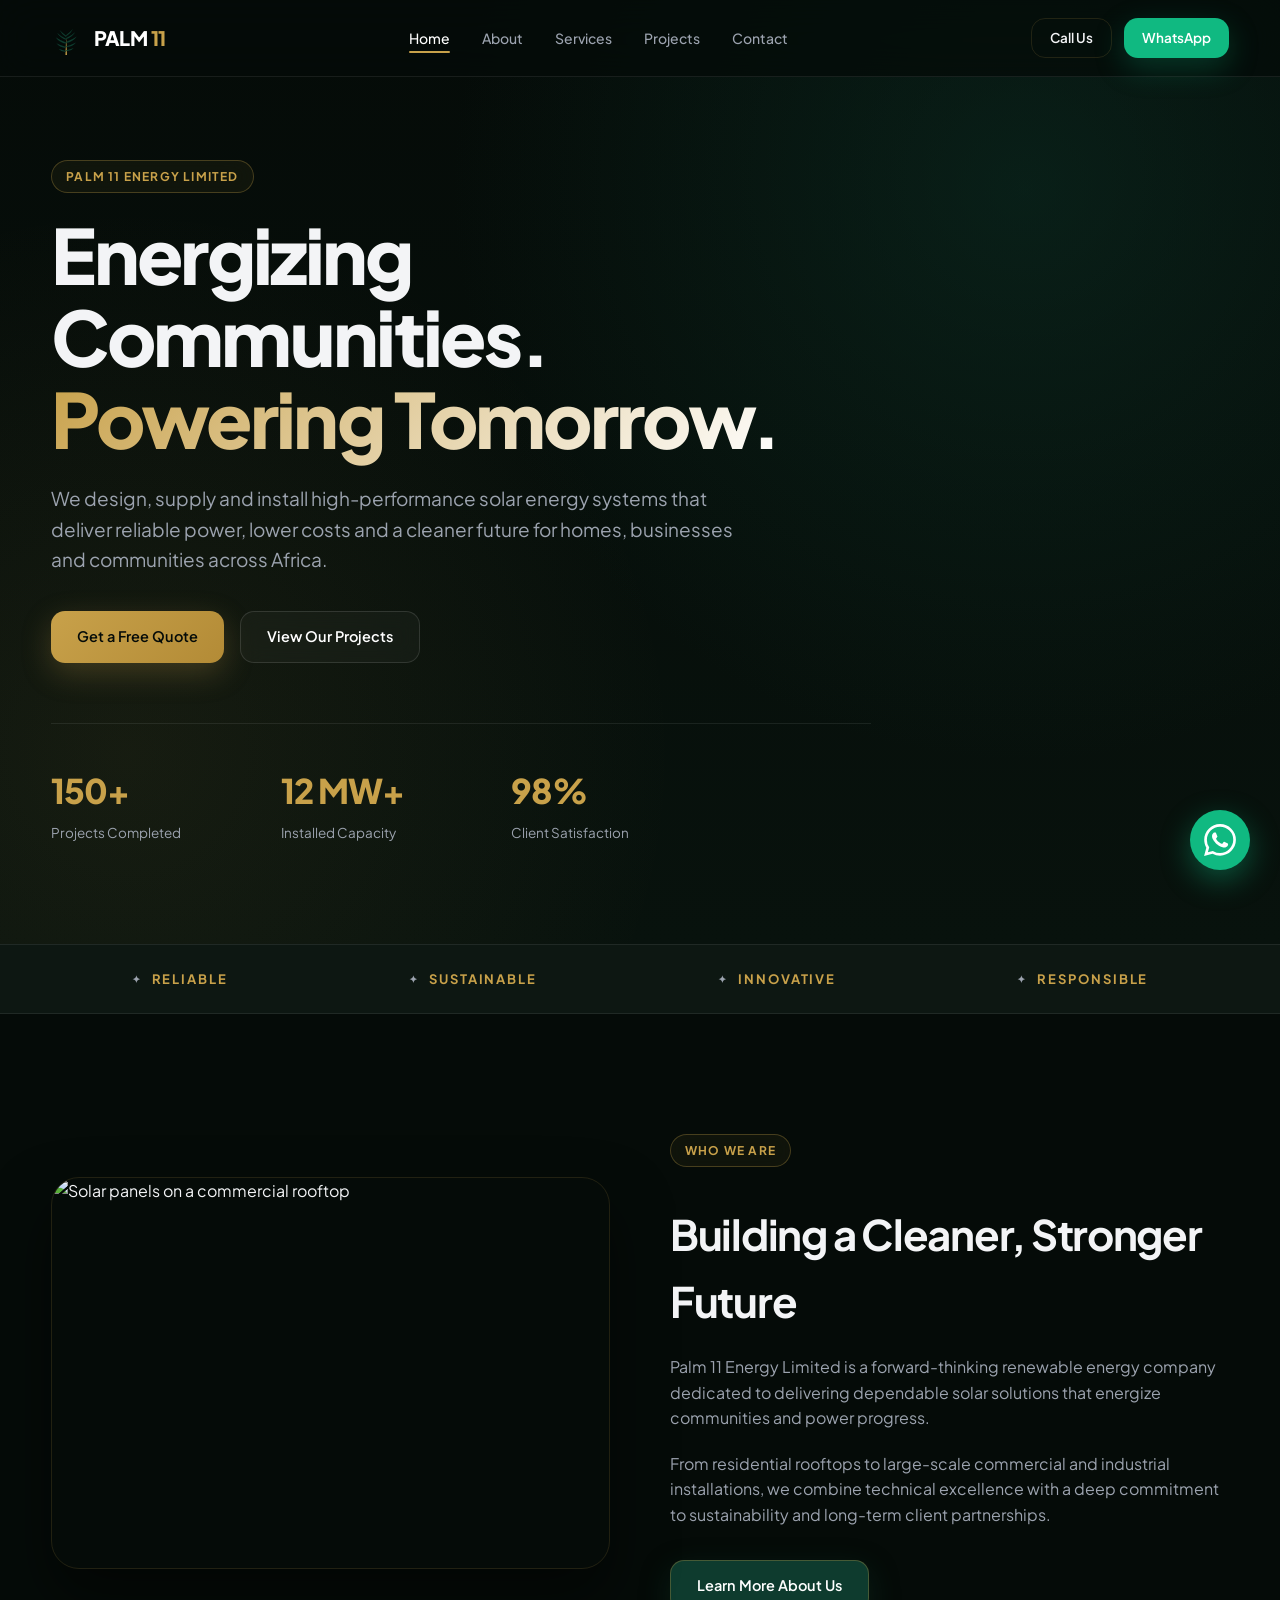
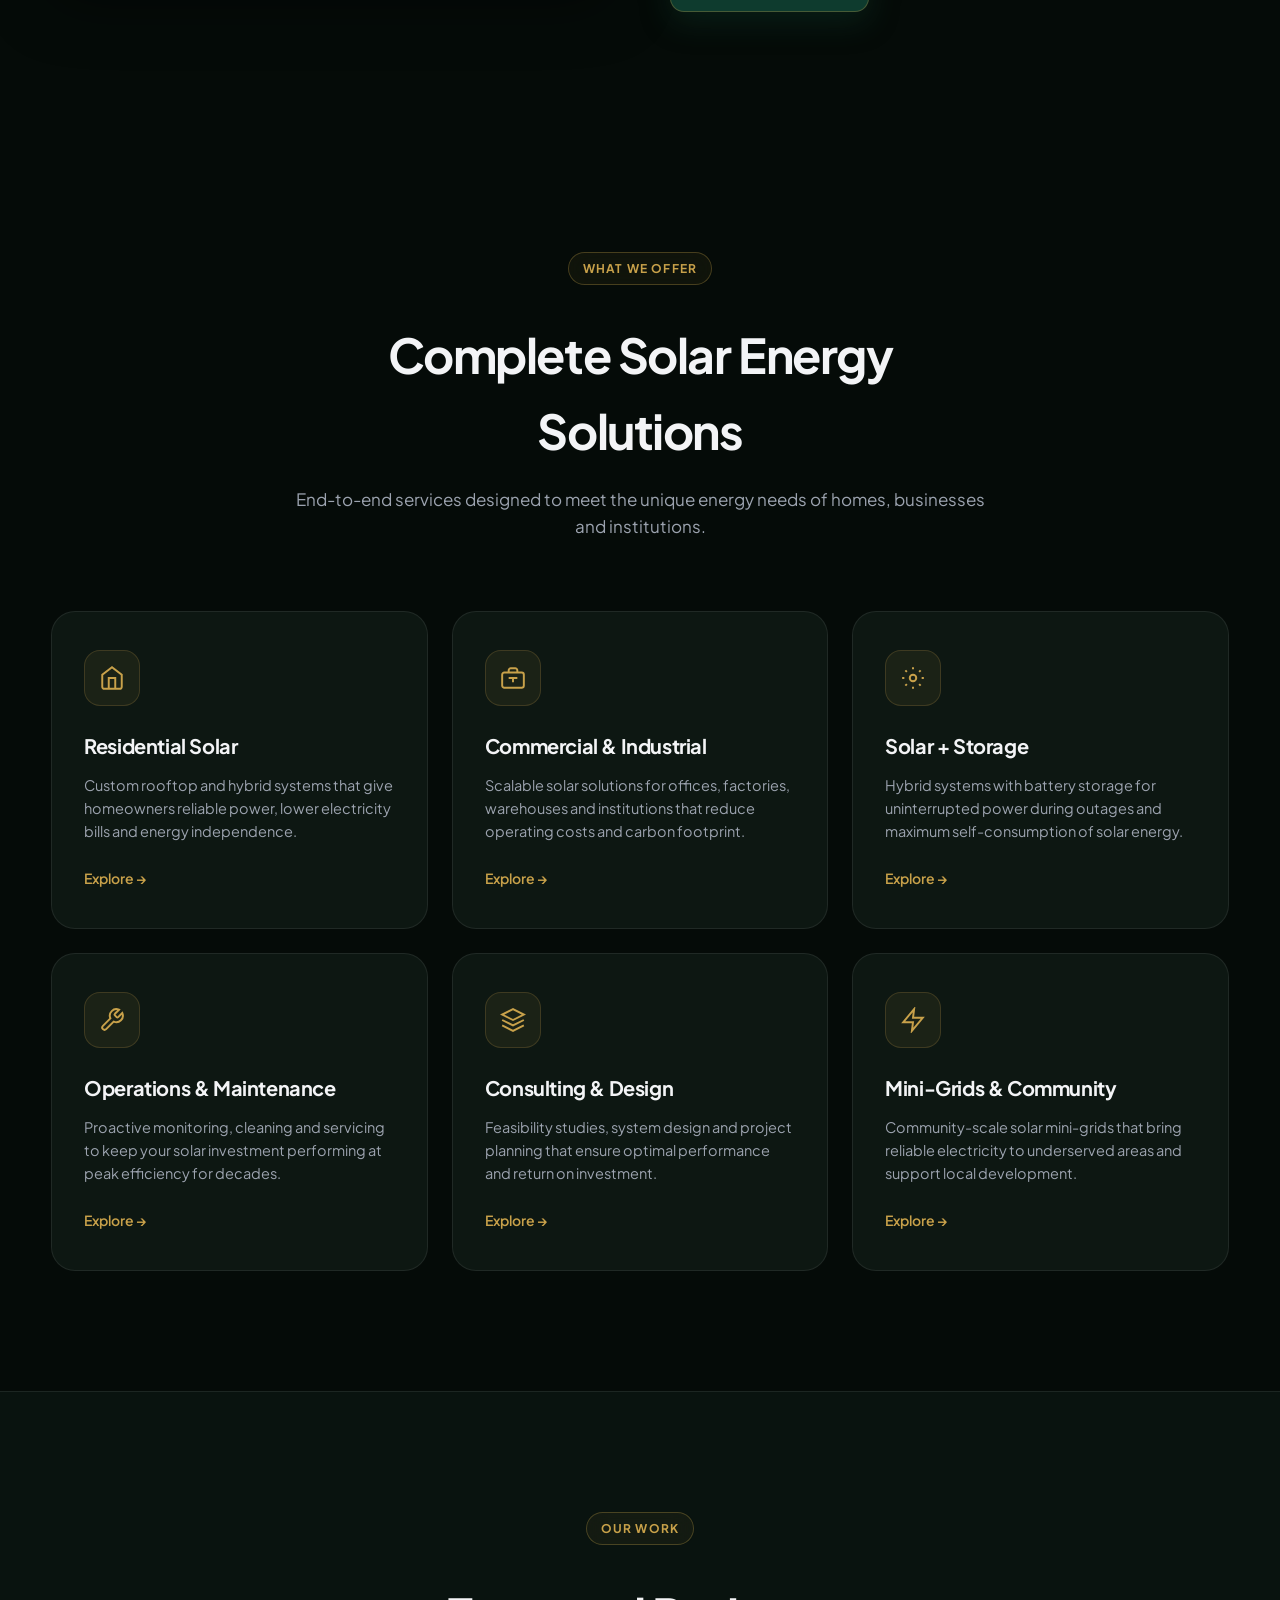
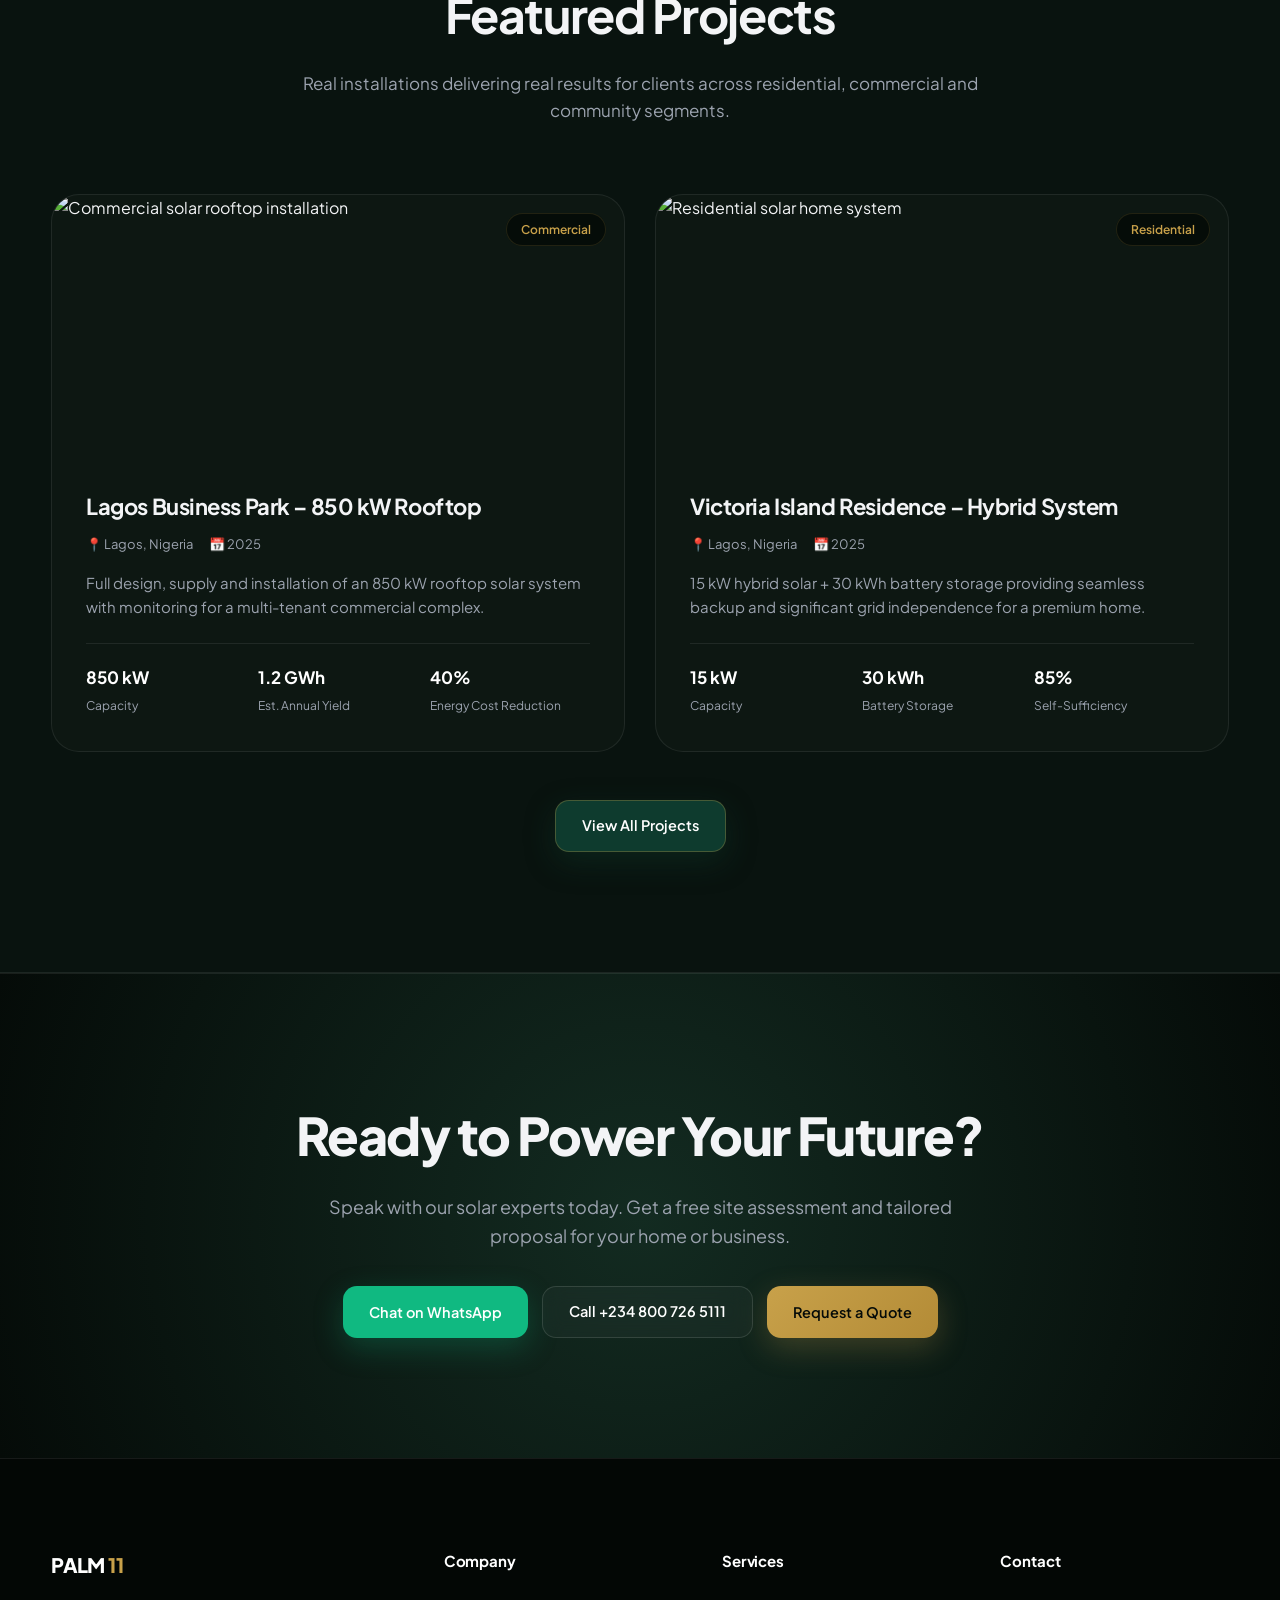
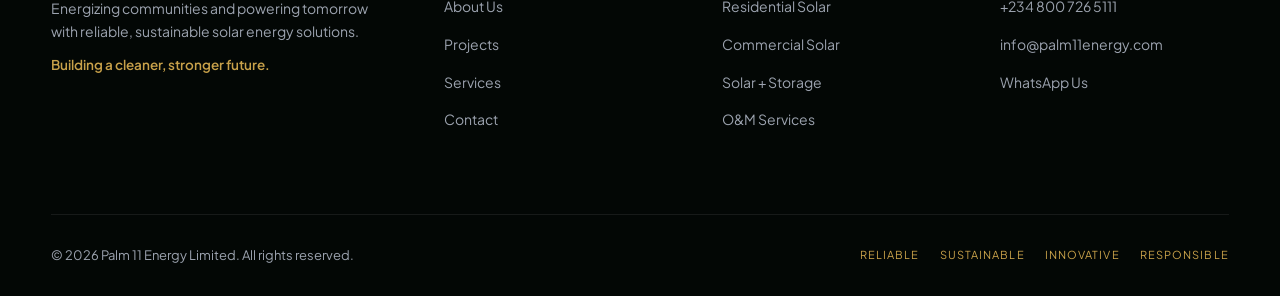
==== index.html @ b4b23f47 "Create index.html" ====
<!DOCTYPE html>
<html lang="en">
<head>
  <meta charset="UTF-8">
  <meta name="viewport" content="width=device-width, initial-scale=1.0">
  <title>Palm 11 Energy Limited | Solar Solutions – Energizing Communities, Powering Tomorrow</title>
  <meta name="description" content="Palm 11 Energy Limited delivers reliable, sustainable solar energy solutions for homes, businesses and communities. Building a cleaner, stronger future across Africa.">
  <meta name="keywords" content="solar energy, solar panels, renewable energy, Palm 11, solar installation, commercial solar, residential solar, Nigeria solar, West Africa solar">
  <meta name="author" content="Palm 11 Energy Limited">
  <meta name="robots" content="index, follow">
  <link rel="canonical" href="https://www.palm11energy.com/">

  <!-- Open Graph -->
  <meta property="og:type" content="website">
  <meta property="og:title" content="Palm 11 Energy Limited | Solar Solutions">
  <meta property="og:description" content="Energizing Communities. Powering Tomorrow. Professional solar energy solutions for a cleaner, stronger future.">
  <meta property="og:url" content="https://www.palm11energy.com/">
  <meta property="og:site_name" content="Palm 11 Energy Limited">
  <meta property="og:image" content="https://www.palm11energy.com/images/og-image.jpg">

  <!-- Twitter -->
  <meta name="twitter:card" content="summary_large_image">
  <meta name="twitter:title" content="Palm 11 Energy Limited | Solar Solutions">
  <meta name="twitter:description" content="Energizing Communities. Powering Tomorrow.">

  <!-- Structured Data -->
  <script type="application/ld+json">
  {
    "@context": "https://schema.org",
    "@type": "Organization",
    "name": "Palm 11 Energy Limited",
    "url": "https://www.palm11energy.com",
    "logo": "https://www.palm11energy.com/images/logo.svg",
    "description": "Reliable, sustainable solar energy solutions for homes, businesses and communities.",
    "address": {
      "@type": "PostalAddress",
      "addressCountry": "NG"
    },
    "contactPoint": {
      "@type": "ContactPoint",
      "telephone": "+234-800-PALM-11",
      "contactType": "customer service",
      "availableLanguage": ["English"]
    },
    "sameAs": []
  }
  </script>

  <!-- Google Fonts for Modern Framer Typography -->
  <link rel="preconnect" href="https://fonts.googleapis.com">
  <link rel="preconnect" href="https://fonts.gstatic.com" crossorigin>
  <link href="https://fonts.googleapis.com/css2?family=Plus+Jakarta+Sans:wght@300;400;500;600;700;800&display=swap" rel="stylesheet">

  <link rel="icon" type="image/svg+xml" href="images/logo-mark.svg">
  
  <style>
    :root {
      --bg: #050b08;
      --bg-surface: #0d1712;
      --bg-card: #122019;
      --border: rgba(200, 161, 74, 0.15);
      --border-light: rgba(255, 255, 255, 0.08);
      --gold: #C8A14A;
      --gold-light: #e2be68;
      --emerald-dark: #0E3B2E;
      --emerald-glow: rgba(14, 59, 46, 0.4);
      --text-main: #f3f4f6;
      --text-muted: #9ca3af;
      --cream: #f4f3ed;
    }

    * {
      box-sizing: border-box;
      margin: 0;
      padding: 0;
    }

    html {
      scroll-behavior: smooth;
    }

    body {
      font-family: 'Plus Jakarta Sans', sans-serif;
      line-height: 1.6;
      background: var(--bg);
      color: var(--text-main);
      overflow-x: hidden;
      -webkit-font-smoothing: antialiased;
    }

    a {
      text-decoration: none;
      color: inherit;
    }

    .container {
      width: min(1200px, 92%);
      margin: 0 auto;
    }

    /* Buttons */
    .btn {
      display: inline-flex;
      align-items: center;
      justify-content: center;
      min-height: 52px;
      padding: 0 26px;
      border-radius: 14px;
      font-weight: 600;
      font-size: 14.5px;
      transition: all 0.3s cubic-bezier(0.16, 1, 0.3, 1);
      cursor: pointer;
      white-space: nowrap;
    }

    .btn-gold {
      background: linear-gradient(135deg, var(--gold) 0%, #b38b36 100%);
      color: #050b08;
      box-shadow: 0 10px 30px rgba(200, 161, 74, 0.25);
    }
    .btn-gold:hover {
      transform: translateY(-2px);
      background: linear-gradient(135deg, var(--gold-light) 0%, var(--gold) 100%);
      box-shadow: 0 15px 35px rgba(200, 161, 74, 0.4);
    }

    .btn-outline {
      background: transparent;
      color: var(--text-main);
      border: 1px solid var(--border);
    }
    .btn-outline:hover {
      background: rgba(200, 161, 74, 0.08);
      border-color: var(--gold);
    }

    .btn-outline-white {
      background: rgba(255, 255, 255, 0.03);
      color: #fff;
      border: 1px solid rgba(255, 255, 255, 0.12);
      backdrop-filter: blur(10px);
    }
    .btn-outline-white:hover {
      background: rgba(255, 255, 255, 0.08);
      border-color: rgba(255, 255, 255, 0.25);
    }

    .btn-whatsapp {
      background: #10b981;
      color: #fff;
      box-shadow: 0 10px 30px rgba(16, 185, 129, 0.25);
    }
    .btn-whatsapp:hover {
      transform: translateY(-2px);
      background: #059669;
      box-shadow: 0 15px 35px rgba(16, 185, 129, 0.4);
    }

    .btn-primary {
      background: var(--emerald-dark);
      color: #fff;
      border: 1px solid rgba(200, 161, 74, 0.3);
      box-shadow: 0 10px 30px rgba(14, 59, 46, 0.4);
    }
    .btn-primary:hover {
      transform: translateY(-2px);
      background: #154c3c;
      border-color: var(--gold);
    }

    /* Eyebrow badge */
    .eyebrow {
      display: inline-flex;
      align-items: center;
      padding: 6px 14px;
      margin-bottom: 20px;
      border: 1px solid rgba(200, 161, 74, 0.3);
      border-radius: 999px;
      background: rgba(200, 161, 74, 0.06);
      backdrop-filter: blur(12px);
      color: var(--gold);
      font-size: 12px;
      font-weight: 700;
      letter-spacing: 0.1em;
      text-transform: uppercase;
    }

    /* Header */
    .site-header {
      position: fixed;
      top: 0;
      width: 100%;
      z-index: 100;
      padding: 18px 0;
      background: rgba(5, 11, 8, 0.75);
      backdrop-filter: blur(20px);
      -webkit-backdrop-filter: blur(20px);
      border-bottom: 1px solid var(--border-light);
    }

    .nav-wrapper {
      display: flex;
      align-items: center;
      justify-content: space-between;
      gap: 20px;
    }

    .logo {
      display: flex;
      align-items: center;
      gap: 12px;
    }

    .logo-mark {
      height: 38px;
      width: auto;
    }

    .logo-text {
      font-size: 20px;
      font-weight: 900;
      letter-spacing: -0.03em;
      color: #fff;
    }

    .logo-text span {
      color: var(--gold);
    }

    .nav-menu {
      display: flex;
      gap: 32px;
      align-items: center;
    }

    .nav-menu a {
      font-size: 14px;
      font-weight: 500;
      color: var(--text-muted);
      transition: color 0.2s ease;
      position: relative;
    }

    .nav-menu a:hover, .nav-menu a.active {
      color: #fff;
    }

    .nav-menu a.active::after {
      content: '';
      position: absolute;
      bottom: -4px;
      left: 0;
      width: 100%;
      height: 2px;
      background: var(--gold);
      border-radius: 2px;
    }

    .nav-cta {
      display: flex;
      gap: 12px;
      align-items: center;
    }

    .nav-cta .btn {
      min-height: 40px;
      padding: 0 18px;
      font-size: 13.5px;
    }

    .mobile-toggle {
      display: none;
      background: none;
      border: none;
      cursor: pointer;
      flex-direction: column;
      gap: 5px;
    }

    .mobile-toggle span {
      display: block;
      width: 24px;
      height: 2px;
      background: #fff;
      border-radius: 2px;
    }

    /* Hero Section */
    .hero {
      min-height: 100vh;
      display: flex;
      align-items: center;
      padding: 160px 0 100px;
      position: relative;
      background: 
        radial-gradient(circle at 80% 20%, rgba(14, 59, 46, 0.4), transparent 45%),
        radial-gradient(circle at 10% 80%, rgba(200, 161, 74, 0.08), transparent 40%),
        linear-gradient(180deg, var(--bg) 0%, #08120d 100%);
    }

    .hero-content {
      max-width: 820px;
    }

    .hero h1 {
      font-size: clamp(42px, 7vw, 76px);
      font-weight: 800;
      letter-spacing: -0.035em;
      line-height: 1.08;
      margin-bottom: 24px;
    }

    .hero h1 span {
      background: linear-gradient(135deg, var(--gold) 0%, #fff 100%);
      -webkit-background-clip: text;
      -webkit-text-fill-color: transparent;
    }

    .hero p {
      font-size: 19px;
      color: var(--text-muted);
      max-width: 700px;
      margin-bottom: 36px;
      font-weight: 400;
    }

    .hero-actions {
      display: flex;
      gap: 16px;
      flex-wrap: wrap;
      margin-bottom: 60px;
    }

    .hero-stats {
      display: grid;
      grid-template-columns: repeat(3, minmax(0, 200px));
      gap: 30px;
      padding-top: 40px;
      border-top: 1px solid var(--border-light);
    }

    .stat-item h3 {
      font-size: 34px;
      font-weight: 800;
      color: var(--gold);
      letter-spacing: -0.03em;
      margin-bottom: 4px;
    }

    .stat-item p {
      font-size: 13.5px;
      color: var(--text-muted);
      margin-bottom: 0;
    }

    /* Values Bar */
    .values-bar {
      background: var(--bg-surface);
      border-top: 1px solid var(--border-light);
      border-bottom: 1px solid var(--border-light);
      padding: 24px 0;
    }

    .values-bar .container {
      display: flex;
      justify-content: space-around;
      align-items: center;
      flex-wrap: wrap;
      gap: 20px;
      text-transform: uppercase;
      font-size: 13px;
      font-weight: 700;
      letter-spacing: 0.15em;
      color: var(--gold);
    }

    .values-bar span {
      display: inline-flex;
      align-items: center;
      gap: 10px;
    }

    .values-bar span::before {
      content: "✦";
      color: var(--text-muted);
      font-size: 10px;
    }

    /* General Section Styles */
    .section {
      padding: 120px 0;
    }

    .section-header {
      text-align: center;
      max-width: 700px;
      margin: 0 auto 70px;
    }

    .section-header h2 {
      font-size: clamp(32px, 4.5vw, 48px);
      font-weight: 700;
      letter-spacing: -0.03em;
      margin-top: 12px;
      margin-bottom: 16px;
    }

    .section-header p {
      color: var(--text-muted);
      font-size: 17px;
    }

    /* About Preview */
    .about-grid {
      display: grid;
      grid-template-columns: 1fr 1fr;
      gap: 60px;
      align-items: center;
    }

    .about-image {
      position: relative;
      border-radius: 28px;
      overflow: hidden;
      border: 1px solid var(--border);
      box-shadow: 0 30px 60px rgba(0,0,0,0.5);
    }

    .about-image img {
      width: 100%;
      height: 100%;
      object-fit: cover;
      display: block;
      transition: transform 0.6s cubic-bezier(0.16, 1, 0.3, 1);
    }

    .about-image:hover img {
      transform: scale(1.03);
    }

    .about-content h2 {
      font-size: clamp(28px, 3.5vw, 42px);
      font-weight: 700;
      letter-spacing: -0.03em;
      margin: 12px 0 20px;
    }

    .about-content p {
      color: var(--text-muted);
      font-size: 165x;
      margin-bottom: 20px;
    }

    .about-content .btn {
      margin-top: 12px;
    }

    /* Services Grid */
    .services-grid {
      display: grid;
      grid-template-columns: repeat(3, 1fr);
      gap: 24px;
    }

    .service-card {
      background: var(--bg-surface);
      border: 1px solid var(--border-light);
      border-radius: 24px;
      padding: 38px 32px;
      transition: all 0.4s cubic-bezier(0.16, 1, 0.3, 1);
      position: relative;
      overflow: hidden;
      display: flex;
      flex-direction: column;
    }

    .service-card::before {
      content: '';
      position: absolute;
      top: 0; left: 0; width: 100%; height: 2px;
      background: linear-gradient(90deg, transparent, var(--gold), transparent);
      opacity: 0;
      transition: opacity 0.3s ease;
    }

    .service-card:hover {
      transform: translateY(-6px);
      border-color: var(--border);
      background: var(--bg-card);
      box-shadow: 0 25px 50px rgba(0,0,0,0.4);
    }

    .service-card:hover::before {
      opacity: 1;
    }

    .service-icon {
      width: 56px;
      height: 56px;
      border-radius: 16px;
      background: rgba(200, 161, 74, 0.08);
      border: 1px solid rgba(200, 161, 74, 0.2);
      display: flex;
      align-items: center;
      justify-content: center;
      color: var(--gold);
      margin-bottom: 24px;
    }

    .service-icon svg {
      width: 26px;
      height: 26px;
    }

    .service-card h3 {
      font-size: 20px;
      font-weight: 700;
      letter-spacing: -0.02em;
      margin-bottom: 12px;
    }

    .service-card p {
      color: var(--text-muted);
      font-size: 14.5px;
      margin-bottom: 24px;
      flex-grow: 1;
    }

    .service-card a {
      font-size: 14px;
      font-weight: 600;
      color: var(--gold);
      display: inline-flex;
      align-items: center;
      gap: 6px;
      transition: gap 0.2s ease;
    }

    .service-card a:hover {
      gap: 10px;
    }

    /* Featured Projects */
    .projects-grid {
      display: grid;
      grid-template-columns: repeat(2, 1fr);
      gap: 30px;
    }

    .project-card {
      background: var(--bg-surface);
      border: 1px solid var(--border-light);
      border-radius: 28px;
      overflow: hidden;
      transition: all 0.4s cubic-bezier(0.16, 1, 0.3, 1);
    }

    .project-card:hover {
      transform: translateY(-6px);
      border-color: var(--border);
      box-shadow: 0 30px 60px rgba(0,0,0,0.5);
    }

    .project-image {
      position: relative;
      height: 260px;
      overflow: hidden;
    }

    .project-image img {
      width: 100%;
      height: 100%;
      object-fit: cover;
      transition: transform 0.6s cubic-bezier(0.16, 1, 0.3, 1);
    }

    .project-card:hover .project-image img {
      transform: scale(1.05);
    }

    .project-badge {
      position: absolute;
      top: 18px;
      right: 18px;
      background: rgba(5, 11, 8, 0.85);
      backdrop-filter: blur(12px);
      border: 1px solid var(--border);
      color: var(--gold);
      padding: 6px 14px;
      border-radius: 99px;
      font-size: 12px;
      font-weight: 600;
    }

    .project-body {
      padding: 34px;
    }

    .project-body h3 {
      font-size: 22px;
      font-weight: 700;
      letter-spacing: -0.02em;
      margin-bottom: 10px;
    }

    .project-meta {
      display: flex;
      gap: 16px;
      font-size: 13px;
      color: var(--text-muted);
      margin-bottom: 16px;
    }

    .project-body p {
      color: var(--text-muted);
      font-size: 15px;
      margin-bottom: 24px;
    }

    .project-stats {
      display: grid;
      grid-template-columns: repeat(3, 1fr);
      gap: 12px;
      padding-top: 20px;
      border-top: 1px solid var(--border-light);
    }

    .project-stats div strong {
      display: block;
      font-size: 17px;
      color: #fff;
      font-weight: 700;
    }

    .project-stats div span {
      font-size: 12px;
      color: var(--text-muted);
    }

    /* Light Theme Section Override for Projects background */
    section[style*="background: var(--cream)"] {
      background: #09130f !important;
      border-top: 1px solid var(--border-light);
      border-bottom: 1px solid var(--border-light);
    }

    /* CTA Banner */
    .cta-banner {
      padding: 120px 0;
      background: radial-gradient(circle at center, #132b21 0%, var(--bg) 100%);
      text-align: center;
      position: relative;
      overflow: hidden;
      border-top: 1px solid var(--border-light);
    }

    .cta-banner h2 {
      font-size: clamp(34px, 5vw, 52px);
      font-weight: 800;
      letter-spacing: -0.03em;
      margin-bottom: 16px;
    }

    .cta-banner p {
      color: var(--text-muted);
      font-size: 18px;
      max-width: 640px;
      margin: 0 auto 36px;
    }

    .cta-actions {
      display: flex;
      justify-content: center;
      gap: 14px;
      flex-wrap: wrap;
    }

    /* Footer */
    .site-footer {
      background: #030705;
      padding: 90px 0 30px;
      border-top: 1px solid var(--border-light);
    }

    .footer-grid {
      display: grid;
      grid-template-columns: 1.5fr 1fr 1fr 1fr;
      gap: 50px;
      margin-bottom: 70px;
    }

    .footer-brand .logo-text {
      margin-bottom: 16px;
      display: inline-block;
    }

    .footer-brand p {
      color: var(--text-muted);
      font-size: 14px;
      margin-bottom: 12px;
    }

    .footer-brand .tagline {
      color: var(--gold);
      font-weight: 600;
      font-size: 13.5px;
    }

    .footer-col h4 {
      font-size: 15px;
      font-weight: 700;
      color: #fff;
      margin-bottom: 20px;
      letter-spacing: -0.01em;
    }

    .footer-col ul {
      list-style: none;
    }

    .footer-col li {
      margin-bottom: 12px;
    }

    .footer-col a {
      font-size: 14px;
      color: var(--text-muted);
      transition: color 0.2s ease;
    }

    .footer-col a:hover {
      color: var(--gold);
    }

    .footer-bottom {
      display: flex;
      justify-content: space-between;
      align-items: center;
      padding-top: 30px;
      border-top: 1px solid var(--border-light);
      font-size: 13px;
      color: var(--text-muted);
      flex-wrap: wrap;
      gap: 20px;
    }

    .footer-bottom .values {
      display: flex;
      gap: 20px;
      text-transform: uppercase;
      font-size: 11px;
      letter-spacing: 0.1em;
      color: var(--gold);
    }

    /* WhatsApp Float */
    .whatsapp-float {
      position: fixed;
      bottom: 30px;
      right: 30px;
      width: 60px;
      height: 60px;
      background: #10b981;
      border-radius: 50%;
      display: flex;
      align-items: center;
      justify-content: center;
      box-shadow: 0 10px 30px rgba(16, 185, 129, 0.4);
      z-index: 99;
      transition: all 0.3s cubic-bezier(0.16, 1, 0.3, 1);
    }

    .whatsapp-float:hover {
      transform: scale(1.1) translateY(-3px);
      box-shadow: 0 15px 40px rgba(16, 185, 129, 0.6);
    }

    .whatsapp-float svg {
      width: 32px;
      height: 32px;
      fill: #fff;
    }

    /* Responsive */
    @media (max-width: 960px) {
      .about-grid, .projects-grid, .footer-grid {
        grid-template-columns: 1fr;
      }
      .services-grid {
        grid-template-columns: repeat(2, 1fr);
      }
      .nav-menu, .nav-cta {
        display: none;
      }
      .mobile-toggle {
        display: flex;
      }
      .hero-stats {
        grid-template-columns: 1fr;
        gap: 20px;
      }
    }

    @media (max-width: 640px) {
      .services-grid {
        grid-template-columns: 1fr;
      }
      .hero {
        padding-top: 130px;
      }
    }
  </style>
</head>
<body>

  <!-- Header -->
  <header class="site-header">
    <div class="container nav-wrapper">
      <a href="index.html" class="logo" aria-label="Palm 11 Energy Home">
        <svg class="logo-mark" viewBox="0 0 80 100" xmlns="http://www.w3.org/2000/svg" aria-hidden="true">
          <path d="M38 95 L42 95 L40 48 Z" fill="#C8A14A"/>
          <g fill="#0E3B2E">
            <path d="M40 48 Q28 40 22 28 Q30 36 40 44 Z"/>
            <path d="M40 46 Q52 38 58 26 Q50 34 40 42 Z"/>
            <path d="M40 55 Q24 50 16 36 Q26 46 40 52 Z"/>
            <path d="M40 53 Q56 48 64 34 Q54 44 40 50 Z"/>
            <path d="M40 65 Q22 62 12 48 Q24 56 40 62 Z"/>
            <path d="M40 63 Q58 60 68 46 Q56 54 40 60 Z"/>
            <path d="M40 76 Q24 76 14 64 Q26 70 40 74 Z"/>
            <path d="M40 74 Q56 74 66 62 Q54 68 40 72 Z"/>
            <path d="M40 86 Q28 88 20 78 Q30 82 40 84 Z"/>
            <path d="M40 84 Q52 86 60 76 Q50 80 40 82 Z"/>
          </g>
        </svg>
        <span class="logo-text">PALM <span>11</span></span>
      </a>

      <nav class="nav-menu" aria-label="Main navigation">
        <a href="index.html" class="active">Home</a>
        <a href="about.html">About</a>
        <a href="services.html">Services</a>
        <a href="projects.html">Projects</a>
        <a href="contact.html">Contact</a>
      </nav>

      <div class="nav-cta">
        <a href="tel:+2348007265111" class="btn btn-outline">Call Us</a>
        <a href="https://wa.me/2348007265111" class="btn btn-whatsapp" target="_blank" rel="noopener">WhatsApp</a>
      </div>

      <button class="mobile-toggle" aria-label="Toggle menu" aria-expanded="false">
        <span></span><span></span><span></span>
      </button>
    </div>
  </header>

  <!-- Hero -->
  <section class="hero">
    <div class="container">
      <div class="hero-content">
        <span class="eyebrow">Palm 11 Energy Limited</span>
        <h1>Energizing Communities.<br><span>Powering Tomorrow.</span></h1>
        <p>We design, supply and install high-performance solar energy systems that deliver reliable power, lower costs and a cleaner future for homes, businesses and communities across Africa.</p>
        <div class="hero-actions">
          <a href="contact.html" class="btn btn-gold">Get a Free Quote</a>
          <a href="projects.html" class="btn btn-outline-white">View Our Projects</a>
        </div>

        <div class="hero-stats">
          <div class="stat-item">
            <h3>150+</h3>
            <p>Projects Completed</p>
          </div>
          <div class="stat-item">
            <h3>12 MW+</h3>
            <p>Installed Capacity</p>
          </div>
          <div class="stat-item">
            <h3>98%</h3>
            <p>Client Satisfaction</p>
          </div>
        </div>
      </div>
    </div>
  </section>

  <!-- Values Bar -->
  <div class="values-bar">
    <div class="container">
      <span>Reliable</span>
      <span>Sustainable</span>
      <span>Innovative</span>
      <span>Responsible</span>
    </div>
  </div>

  <!-- About Preview -->
  <section class="section about-preview">
    <div class="container">
      <div class="about-grid">
        <div class="about-image">
          <img src="https://images.unsplash.com/photo-1509391366360-2e959784a276?w=800&q=80" alt="Solar panels on a commercial rooftop" width="600" height="420" loading="lazy">
        </div>
        <div class="about-content">
          <span class="eyebrow">Who We Are</span>
          <h2>Building a Cleaner, Stronger Future</h2>
          <p>Palm 11 Energy Limited is a forward-thinking renewable energy company dedicated to delivering dependable solar solutions that energize communities and power progress.</p>
          <p>From residential rooftops to large-scale commercial and industrial installations, we combine technical excellence with a deep commitment to sustainability and long-term client partnerships.</p>
          <a href="about.html" class="btn btn-primary">Learn More About Us</a>
        </div>
      </div>
    </div>
  </section>

  <!-- Services -->
  <section class="section">
    <div class="container">
      <div class="section-header">
        <span class="eyebrow">What We Offer</span>
        <h2>Complete Solar Energy Solutions</h2>
        <p>End-to-end services designed to meet the unique energy needs of homes, businesses and institutions.</p>
      </div>

      <div class="services-grid">
        <article class="service-card">
          <div class="service-icon">
            <svg viewBox="0 0 24 24" fill="none" stroke="currentColor" stroke-width="1.8"><path d="M3 9l9-7 9 7v11a2 2 0 01-2 2H5a2 2 0 01-2-2z"/><path d="M9 22V12h6v10"/></svg>
          </div>
          <h3>Residential Solar</h3>
          <p>Custom rooftop and hybrid systems that give homeowners reliable power, lower electricity bills and energy independence.</p>
          <a href="services.html#residential">Explore →</a>
        </article>

        <article class="service-card">
          <div class="service-icon">
            <svg viewBox="0 0 24 24" fill="none" stroke="currentColor" stroke-width="1.8"><rect x="2" y="7" width="20" height="14" rx="2"/><path d="M16 7V5a2 2 0 00-2-2h-4a2 2 0 00-2 2v2"/><path d="M12 12v4"/><path d="M8 12h8"/></svg>
          </div>
          <h3>Commercial & Industrial</h3>
          <p>Scalable solar solutions for offices, factories, warehouses and institutions that reduce operating costs and carbon footprint.</p>
          <a href="services.html#commercial">Explore →</a>
        </article>

        <article class="service-card">
          <div class="service-icon">
            <svg viewBox="0 0 24 24" fill="none" stroke="currentColor" stroke-width="1.8"><circle cx="12" cy="12" r="3"/><path d="M12 2v2M12 20v2M4.93 4.93l1.41 1.41M17.66 17.66l1.41 1.41M2 12h2M20 12h2M4.93 19.07l1.41-1.41M17.66 6.34l1.41-1.41"/></svg>
          </div>
          <h3>Solar + Storage</h3>
          <p>Hybrid systems with battery storage for uninterrupted power during outages and maximum self-consumption of solar energy.</p>
          <a href="services.html#storage">Explore →</a>
        </article>

        <article class="service-card">
          <div class="service-icon">
            <svg viewBox="0 0 24 24" fill="none" stroke="currentColor" stroke-width="1.8"><path d="M14.7 6.3a1 1 0 000 1.4l1.6 1.6a1 1 0 001.4 0l3.77-3.77a6 6 0 01-7.94 7.94l-6.91 6.91a2.12 2.12 0 01-3-3l6.91-6.91a6 6 0 017.94-7.94l-3.76 3.76z"/></svg>
          </div>
          <h3>Operations & Maintenance</h3>
          <p>Proactive monitoring, cleaning and servicing to keep your solar investment performing at peak efficiency for decades.</p>
          <a href="services.html#om">Explore →</a>
        </article>

        <article class="service-card">
          <div class="service-icon">
            <svg viewBox="0 0 24 24" fill="none" stroke="currentColor" stroke-width="1.8"><path d="M12 2L2 7l10 5 10-5-10-5z"/><path d="M2 17l10 5 10-5"/><path d="M2 12l10 5 10-5"/></svg>
          </div>
          <h3>Consulting & Design</h3>
          <p>Feasibility studies, system design and project planning that ensure optimal performance and return on investment.</p>
          <a href="services.html#consulting">Explore →</a>
        </article>

        <article class="service-card">
          <div class="service-icon">
            <svg viewBox="0 0 24 24" fill="none" stroke="currentColor" stroke-width="1.8"><path d="M13 2L3 14h9l-1 8 10-12h-9l1-8z"/></svg>
          </div>
          <h3>Mini-Grids & Community</h3>
          <p>Community-scale solar mini-grids that bring reliable electricity to underserved areas and support local development.</p>
          <a href="services.html#minigrid">Explore →</a>
        </article>
      </div>
    </div>
  </section>

  <!-- Featured Projects -->
  <section class="section" style="background: var(--cream);">
    <div class="container">
      <div class="section-header">
        <span class="eyebrow">Our Work</span>
        <h2>Featured Projects</h2>
        <p>Real installations delivering real results for clients across residential, commercial and community segments.</p>
      </div>

      <div class="projects-grid">
        <article class="project-card">
          <div class="project-image">
            <img src="https://images.unsplash.com/photo-1508514177221-188b1cf16e9d?w=700&q=80" alt="Commercial solar rooftop installation" loading="lazy">
            <span class="project-badge">Commercial</span>
          </div>
          <div class="project-body">
            <h3>Lagos Business Park – 850 kW Rooftop</h3>
            <div class="project-meta">
              <span>📍 Lagos, Nigeria</span>
              <span>📅 2025</span>
            </div>
            <p>Full design, supply and installation of an 850 kW rooftop solar system with monitoring for a multi-tenant commercial complex.</p>
            <div class="project-stats">
              <div><strong>850 kW</strong><span>Capacity</span></div>
              <div><strong>1.2 GWh</strong><span>Est. Annual Yield</span></div>
              <div><strong>40%</strong><span>Energy Cost Reduction</span></div>
            </div>
          </div>
        </article>

        <article class="project-card">
          <div class="project-image">
            <img src="https://images.unsplash.com/photo-1613665813446-82a78c468a1d?w=700&q=80" alt="Residential solar home system" loading="lazy">
            <span class="project-badge">Residential</span>
          </div>
          <div class="project-body">
            <h3>Victoria Island Residence – Hybrid System</h3>
            <div class="project-meta">
              <span>📍 Lagos, Nigeria</span>
              <span>📅 2025</span>
            </div>
            <p>15 kW hybrid solar + 30 kWh battery storage providing seamless backup and significant grid independence for a premium home.</p>
            <div class="project-stats">
              <div><strong>15 kW</strong><span>Capacity</span></div>
              <div><strong>30 kWh</strong><span>Battery Storage</span></div>
              <div><strong>85%</strong><span>Self-Sufficiency</span></div>
            </div>
          </div>
        </article>
      </div>

      <div style="text-align: center; margin-top: 48px;">
        <a href="projects.html" class="btn btn-primary">View All Projects</a>
      </div>
    </div>
  </section>

  <!-- CTA -->
  <section class="cta-banner">
    <div class="container">
      <h2>Ready to Power Your Future?</h2>
      <p>Speak with our solar experts today. Get a free site assessment and tailored proposal for your home or business.</p>
      <div class="cta-actions">
        <a href="https://wa.me/2348007265111?text=Hello%20Palm%2011%2C%20I%27d%20like%20a%20solar%20quote" class="btn btn-whatsapp" target="_blank" rel="noopener">Chat on WhatsApp</a>
        <a href="tel:+2348007265111" class="btn btn-outline-white">Call +234 800 726 5111</a>
        <a href="contact.html" class="btn btn-gold">Request a Quote</a>
      </div>
    </div>
  </section>

  <!-- Footer -->
  <footer class="site-footer">
    <div class="container">
      <div class="footer-grid">
        <div class="footer-brand">
          <a href="index.html" class="logo-text">PALM <span style="color:var(--gold)">11</span></a>
          <p>Energizing communities and powering tomorrow with reliable, sustainable solar energy solutions.</p>
          <p class="tagline">Building a cleaner, stronger future.</p>
        </div>
        <div class="footer-col">
          <h4>Company</h4>
          <ul>
            <li><a href="about.html">About Us</a></li>
            <li><a href="projects.html">Projects</a></li>
            <li><a href="services.html">Services</a></li>
            <li><a href="contact.html">Contact</a></li>
          </ul>
        </div>
        <div class="footer-col">
          <h4>Services</h4>
          <ul>
            <li><a href="services.html#residential">Residential Solar</a></li>
            <li><a href="services.html#commercial">Commercial Solar</a></li>
            <li><a href="services.html#storage">Solar + Storage</a></li>
            <li><a href="services.html#om">O&M Services</a></li>
          </ul>
        </div>
        <div class="footer-col">
          <h4>Contact</h4>
          <ul>
            <li><a href="tel:+2348007265111">+234 800 726 5111</a></li>
            <li><a href="mailto:info@palm11energy.com">info@palm11energy.com</a></li>
            <li><a href="https://wa.me/2348007265111" target="_blank" rel="noopener">WhatsApp Us</a></li>
          </ul>
        </div>
      </div>
      <div class="footer-bottom">
        <p>© 2026 Palm 11 Energy Limited. All rights reserved.</p>
        <div class="values">
          <span>Reliable</span>
          <span>Sustainable</span>
          <span>Innovative</span>
          <span>Responsible</span>
        </div>
      </div>
    </div>
  </footer>

  <!-- WhatsApp Float -->
  <a href="https://wa.me/2348007265111?text=Hello%20Palm%2011%2C%20I%27d%20like%20to%20discuss%20a%20solar%20project" class="whatsapp-float" target="_blank" rel="noopener" aria-label="Chat on WhatsApp">
    <svg viewBox="0 0 24 24"><path d="M17.472 14.382c-.297-.149-1.758-.867-2.03-.967-.273-.099-.471-.148-.67.15-.197.297-.767.966-.94 1.164-.173.199-.347.223-.644.075-.297-.15-1.255-.463-2.39-1.475-.883-.788-1.48-1.761-1.653-2.059-.173-.297-.018-.458.13-.606.134-.133.298-.347.446-.52.149-.174.198-.298.298-.497.099-.198.05-.371-.025-.52-.075-.149-.669-1.612-.916-2.207-.242-.579-.487-.5-.669-.51-.173-.008-.371-.01-.57-.01-.198 0-.52.074-.792.372-.272.297-1.04 1.016-1.04 2.479 0 1.462 1.065 2.875 1.213 3.074.149.198 2.096 3.2 5.077 4.487.709.306 1.262.489 1.694.625.712.227 1.36.195 1.871.118.571-.085 1.758-.719 2.006-1.413.248-.694.248-1.289.173-1.413-.074-.124-.272-.198-.57-.347m-5.421 7.403h-.004a9.87 9.87 0 01-5.031-1.378l-.361-.214-3.741.982.998-3.648-.235-.374a9.86 9.86 0 01-1.51-5.26c.001-5.45 4.436-9.884 9.888-9.884 2.64 0 5.122 1.03 6.988 2.898a9.825 9.825 0 012.893 6.994c-.003 5.45-4.435 9.884-9.885 9.884m8.413-18.297A11.815 11.815 0 0012.05 0C5.495 0 .16 5.335.157 11.892c0 2.096.547 4.142 1.588 5.945L.057 24l6.305-1.654a11.882 11.882 0 005.683 1.448h.005c6.554 0 11.89-5.335 11.893-11.893a11.821 11.821 0 00-3.48-8.413z"/></svg>
  </a>

  <script src="js/main.js"></script>
</body>
</html>
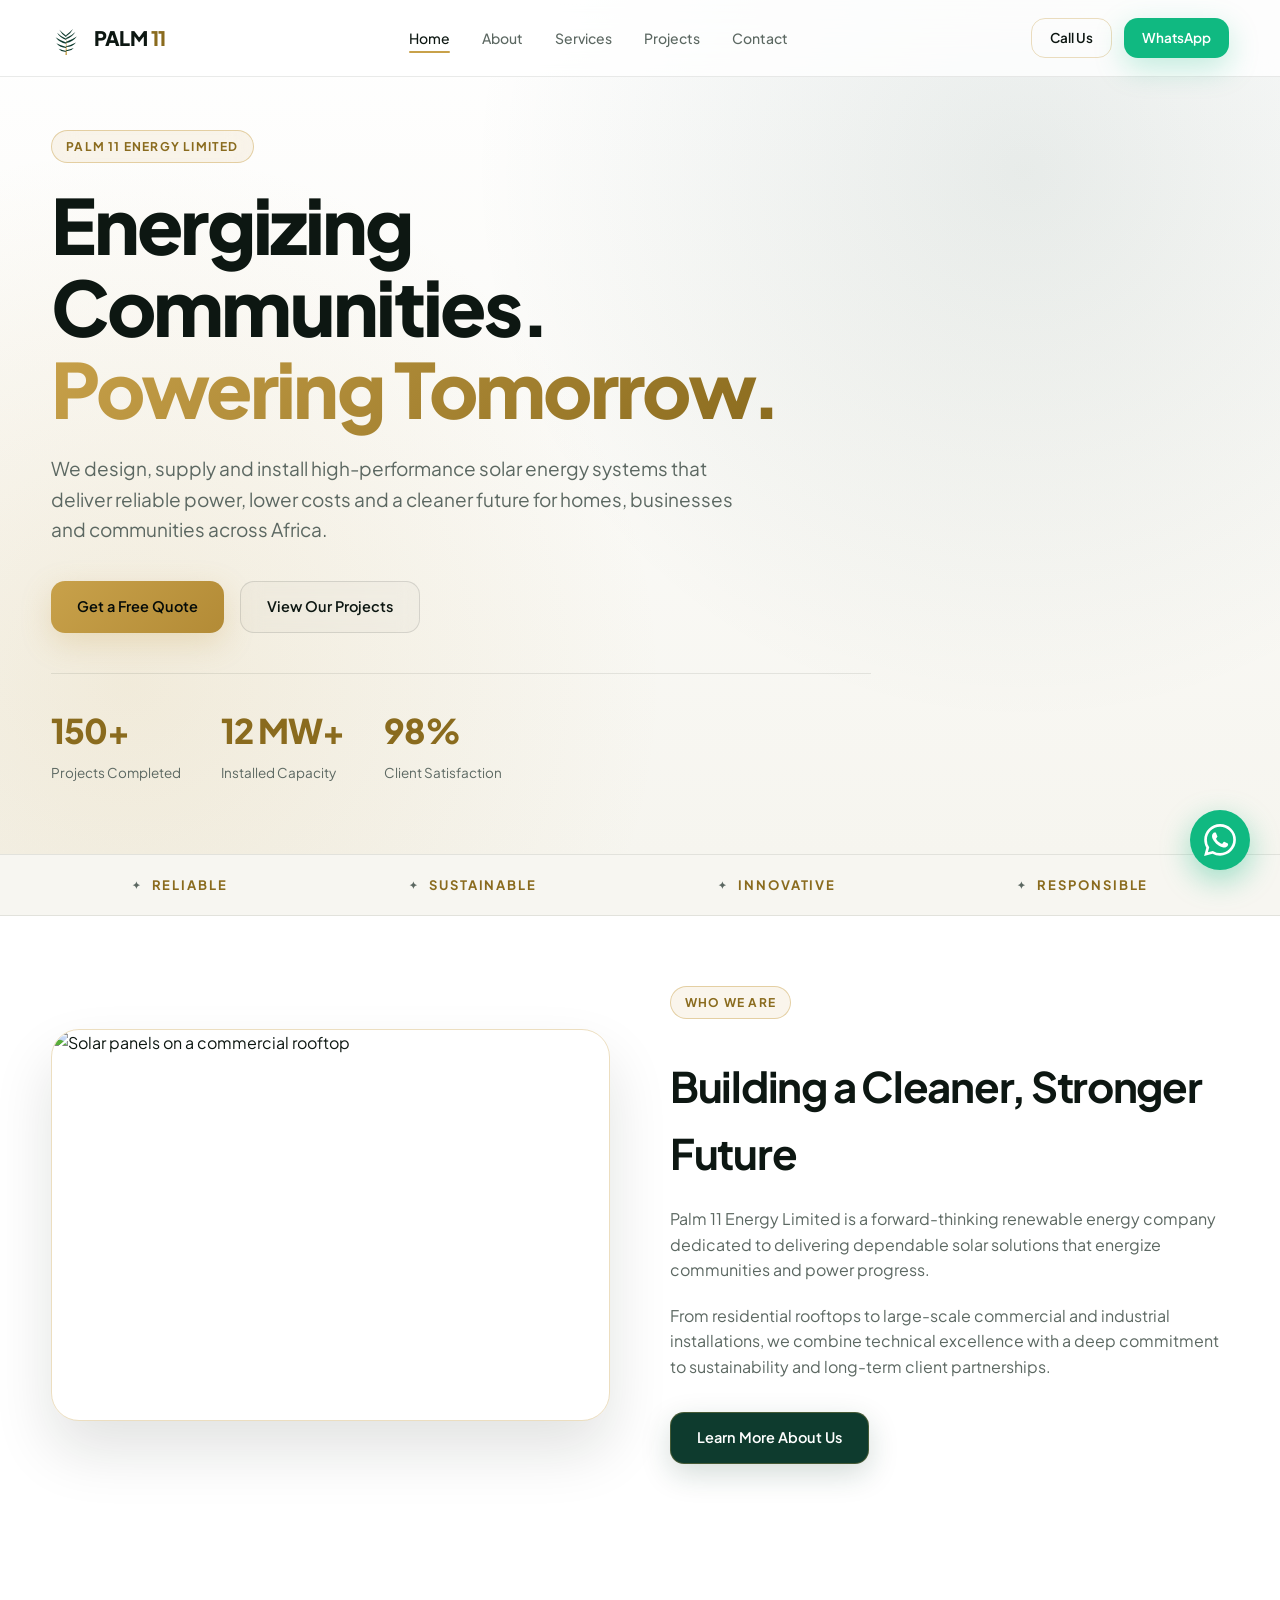
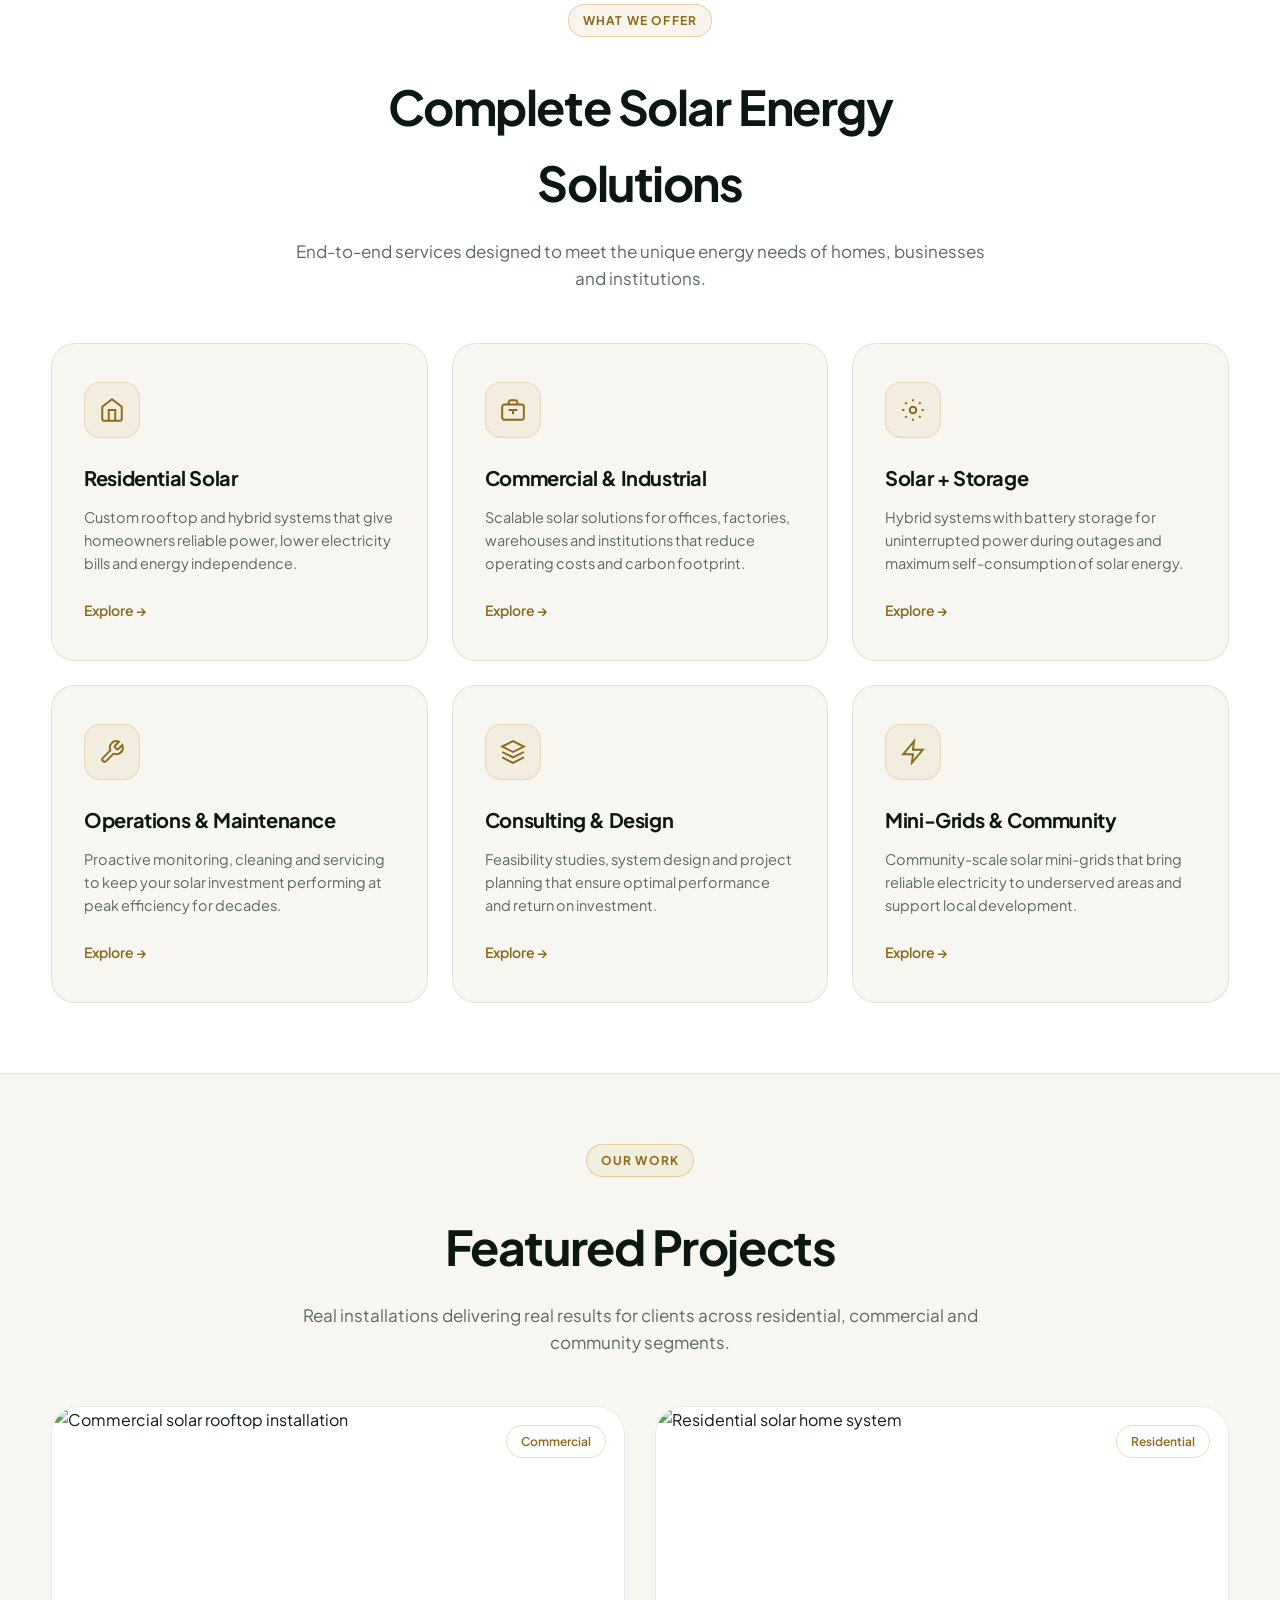
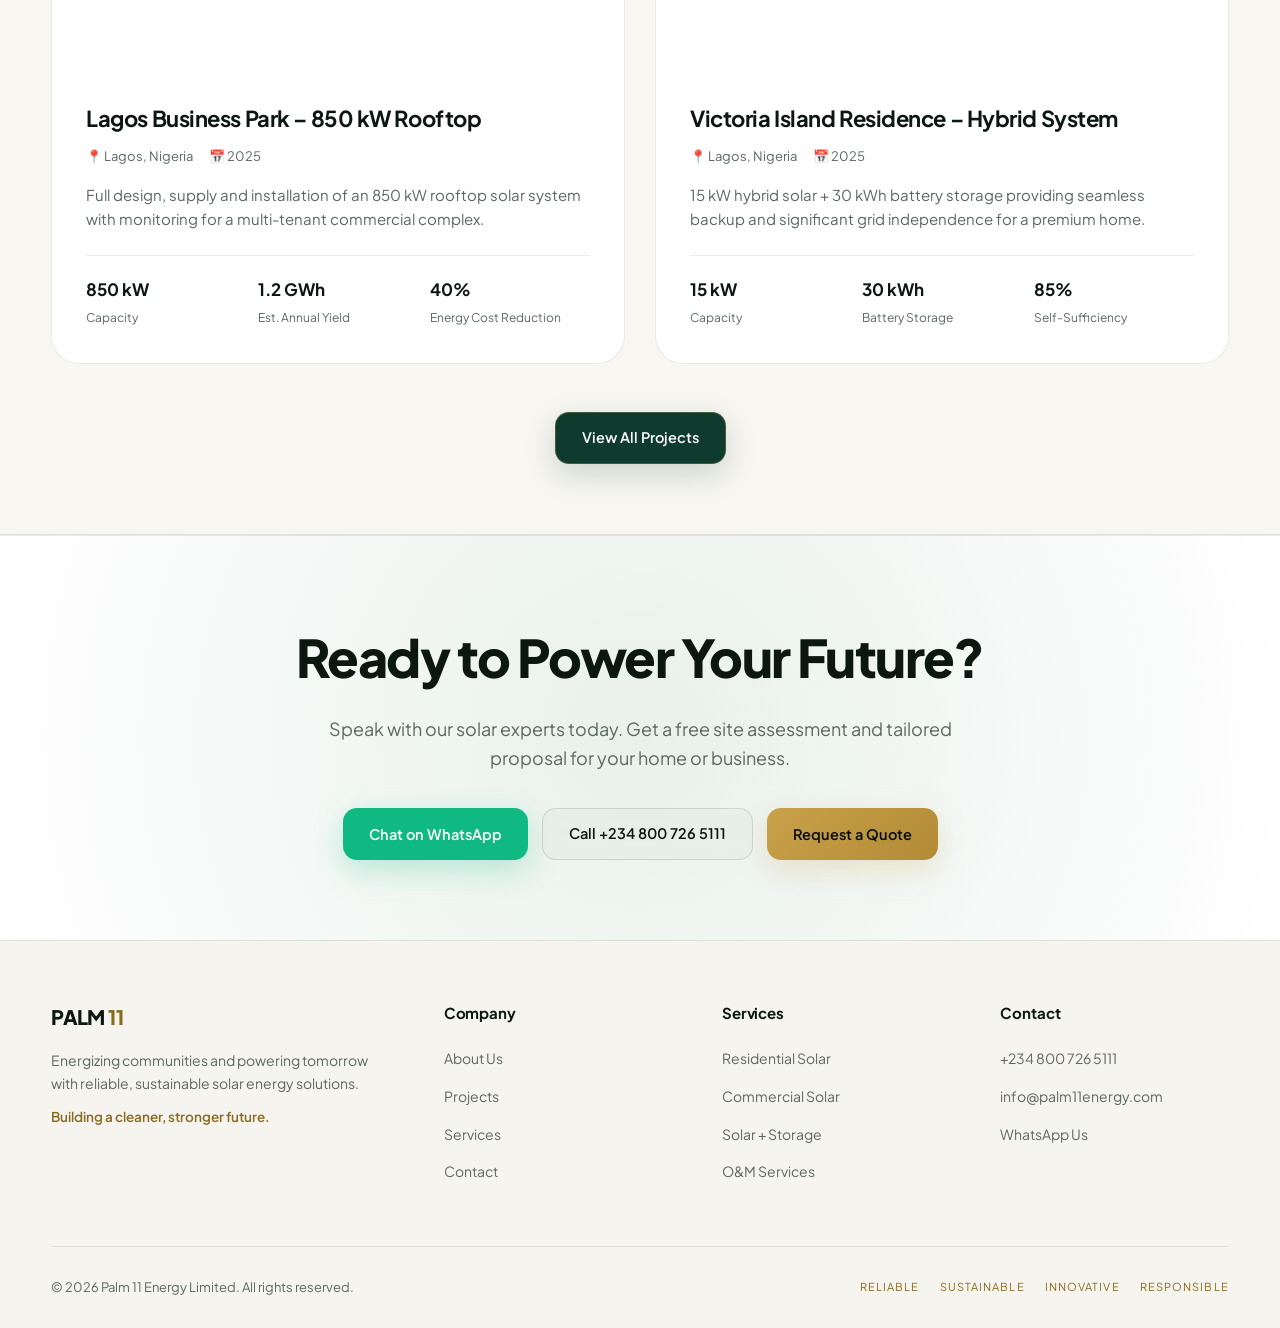
==== commit 89439565: "Update index.html" ====
--- a/index.html
+++ b/index.html
@@ -55,17 +55,18 @@
   
   <style>
     :root {
-      --bg: #050b08;
-      --bg-surface: #0d1712;
-      --bg-card: #122019;
-      --border: rgba(200, 161, 74, 0.15);
-      --border-light: rgba(255, 255, 255, 0.08);
+      --bg: #ffffff;
+      --bg-surface: #f7f6f1;
+      --bg-card: #ffffff;
+      --border: rgba(200, 161, 74, 0.35);
+      --border-light: rgba(13, 23, 18, 0.09);
       --gold: #C8A14A;
       --gold-light: #e2be68;
+      --gold-ink: #8a6b1e;
       --emerald-dark: #0E3B2E;
-      --emerald-glow: rgba(14, 59, 46, 0.4);
-      --text-main: #f3f4f6;
-      --text-muted: #9ca3af;
+      --emerald-glow: rgba(14, 59, 46, 0.12);
+      --text-main: #0d1712;
+      --text-muted: #5c6862;
       --cream: #f4f3ed;
     }
 
@@ -135,14 +136,14 @@
     }
 
     .btn-outline-white {
-      background: rgba(255, 255, 255, 0.03);
-      color: #fff;
-      border: 1px solid rgba(255, 255, 255, 0.12);
+      background: rgba(13, 23, 18, 0.02);
+      color: var(--text-main);
+      border: 1px solid rgba(13, 23, 18, 0.12);
       backdrop-filter: blur(10px);
     }
     .btn-outline-white:hover {
-      background: rgba(255, 255, 255, 0.08);
-      border-color: rgba(255, 255, 255, 0.25);
+      background: rgba(13, 23, 18, 0.05);
+      border-color: rgba(13, 23, 18, 0.28);
     }
 
     .btn-whatsapp {
@@ -160,7 +161,7 @@
       background: var(--emerald-dark);
       color: #fff;
       border: 1px solid rgba(200, 161, 74, 0.3);
-      box-shadow: 0 10px 30px rgba(14, 59, 46, 0.4);
+      box-shadow: 0 10px 30px rgba(14, 59, 46, 0.18);
     }
     .btn-primary:hover {
       transform: translateY(-2px);
@@ -174,11 +175,11 @@
       align-items: center;
       padding: 6px 14px;
       margin-bottom: 20px;
-      border: 1px solid rgba(200, 161, 74, 0.3);
+      border: 1px solid rgba(200, 161, 74, 0.45);
       border-radius: 999px;
-      background: rgba(200, 161, 74, 0.06);
+      background: rgba(200, 161, 74, 0.1);
       backdrop-filter: blur(12px);
-      color: var(--gold);
+      color: var(--gold-ink);
       font-size: 12px;
       font-weight: 700;
       letter-spacing: 0.1em;
@@ -192,7 +193,7 @@
       width: 100%;
       z-index: 100;
       padding: 18px 0;
-      background: rgba(5, 11, 8, 0.75);
+      background: rgba(255, 255, 255, 0.78);
       backdrop-filter: blur(20px);
       -webkit-backdrop-filter: blur(20px);
       border-bottom: 1px solid var(--border-light);
@@ -220,11 +221,11 @@
       font-size: 20px;
       font-weight: 900;
       letter-spacing: -0.03em;
-      color: #fff;
+      color: var(--text-main);
     }
 
     .logo-text span {
-      color: var(--gold);
+      color: var(--gold-ink);
     }
 
     .nav-menu {
@@ -242,7 +243,7 @@
     }
 
     .nav-menu a:hover, .nav-menu a.active {
-      color: #fff;
+      color: var(--text-main);
     }
 
     .nav-menu a.active::after {
@@ -281,21 +282,21 @@
       display: block;
       width: 24px;
       height: 2px;
-      background: #fff;
+      background: var(--text-main);
       border-radius: 2px;
     }
 
-    /* Hero Section */
+    /* Hero Section - reduced vertical space */
     .hero {
-      min-height: 100vh;
-      display: flex;
-      align-items: center;
-      padding: 160px 0 100px;
+      min-height: auto;
+      display: flex;
+      align-items: center;
+      padding: 130px 0 70px;
       position: relative;
       background: 
-        radial-gradient(circle at 80% 20%, rgba(14, 59, 46, 0.4), transparent 45%),
-        radial-gradient(circle at 10% 80%, rgba(200, 161, 74, 0.08), transparent 40%),
-        linear-gradient(180deg, var(--bg) 0%, #08120d 100%);
+        radial-gradient(circle at 80% 20%, rgba(14, 59, 46, 0.09), transparent 45%),
+        radial-gradient(circle at 10% 80%, rgba(200, 161, 74, 0.14), transparent 40%),
+        linear-gradient(180deg, #ffffff 0%, #f6f5ef 100%);
     }
 
     .hero-content {
@@ -311,7 +312,7 @@
     }
 
     .hero h1 span {
-      background: linear-gradient(135deg, var(--gold) 0%, #fff 100%);
+      background: linear-gradient(135deg, var(--gold) 0%, var(--gold-ink) 100%);
       -webkit-background-clip: text;
       -webkit-text-fill-color: transparent;
     }
@@ -328,21 +329,22 @@
       display: flex;
       gap: 16px;
       flex-wrap: wrap;
-      margin-bottom: 60px;
-    }
-
+      margin-bottom: 40px;
+    }
+
+    /* Hero stats - now horizontal flex */
     .hero-stats {
-      display: grid;
-      grid-template-columns: repeat(3, minmax(0, 200px));
-      gap: 30px;
-      padding-top: 40px;
+      display: flex;
+      flex-wrap: wrap;
+      gap: 40px;
+      padding-top: 30px;
       border-top: 1px solid var(--border-light);
     }
 
     .stat-item h3 {
       font-size: 34px;
       font-weight: 800;
-      color: var(--gold);
+      color: var(--gold-ink);
       letter-spacing: -0.03em;
       margin-bottom: 4px;
     }
@@ -358,7 +360,7 @@
       background: var(--bg-surface);
       border-top: 1px solid var(--border-light);
       border-bottom: 1px solid var(--border-light);
-      padding: 24px 0;
+      padding: 20px 0;
     }
 
     .values-bar .container {
@@ -371,7 +373,7 @@
       font-size: 13px;
       font-weight: 700;
       letter-spacing: 0.15em;
-      color: var(--gold);
+      color: var(--gold-ink);
     }
 
     .values-bar span {
@@ -386,15 +388,15 @@
       font-size: 10px;
     }
 
-    /* General Section Styles */
+    /* General Section Styles - reduced padding */
     .section {
-      padding: 120px 0;
+      padding: 70px 0;
     }
 
     .section-header {
       text-align: center;
       max-width: 700px;
-      margin: 0 auto 70px;
+      margin: 0 auto 50px;
     }
 
     .section-header h2 {
@@ -423,7 +425,7 @@
       border-radius: 28px;
       overflow: hidden;
       border: 1px solid var(--border);
-      box-shadow: 0 30px 60px rgba(0,0,0,0.5);
+      box-shadow: 0 30px 60px rgba(13, 23, 18, 0.12);
     }
 
     .about-image img {
@@ -447,7 +449,7 @@
 
     .about-content p {
       color: var(--text-muted);
-      font-size: 165x;
+      font-size: 16px;
       margin-bottom: 20px;
     }
 
@@ -487,7 +489,7 @@
       transform: translateY(-6px);
       border-color: var(--border);
       background: var(--bg-card);
-      box-shadow: 0 25px 50px rgba(0,0,0,0.4);
+      box-shadow: 0 25px 50px rgba(13, 23, 18, 0.1);
     }
 
     .service-card:hover::before {
@@ -498,12 +500,12 @@
       width: 56px;
       height: 56px;
       border-radius: 16px;
-      background: rgba(200, 161, 74, 0.08);
-      border: 1px solid rgba(200, 161, 74, 0.2);
+      background: rgba(200, 161, 74, 0.1);
+      border: 1px solid rgba(200, 161, 74, 0.3);
       display: flex;
       align-items: center;
       justify-content: center;
-      color: var(--gold);
+      color: var(--gold-ink);
       margin-bottom: 24px;
     }
 
@@ -529,7 +531,7 @@
     .service-card a {
       font-size: 14px;
       font-weight: 600;
-      color: var(--gold);
+      color: var(--gold-ink);
       display: inline-flex;
       align-items: center;
       gap: 6px;
@@ -548,7 +550,7 @@
     }
 
     .project-card {
-      background: var(--bg-surface);
+      background: var(--bg-card);
       border: 1px solid var(--border-light);
       border-radius: 28px;
       overflow: hidden;
@@ -558,7 +560,7 @@
     .project-card:hover {
       transform: translateY(-6px);
       border-color: var(--border);
-      box-shadow: 0 30px 60px rgba(0,0,0,0.5);
+      box-shadow: 0 30px 60px rgba(13, 23, 18, 0.12);
     }
 
     .project-image {
@@ -582,10 +584,10 @@
       position: absolute;
       top: 18px;
       right: 18px;
-      background: rgba(5, 11, 8, 0.85);
+      background: rgba(255, 255, 255, 0.9);
       backdrop-filter: blur(12px);
       border: 1px solid var(--border);
-      color: var(--gold);
+      color: var(--gold-ink);
       padding: 6px 14px;
       border-radius: 99px;
       font-size: 12px;
@@ -628,7 +630,7 @@
     .project-stats div strong {
       display: block;
       font-size: 17px;
-      color: #fff;
+      color: var(--text-main);
       font-weight: 700;
     }
 
@@ -639,15 +641,15 @@
 
     /* Light Theme Section Override for Projects background */
     section[style*="background: var(--cream)"] {
-      background: #09130f !important;
+      background: #f7f6f1 !important;
       border-top: 1px solid var(--border-light);
       border-bottom: 1px solid var(--border-light);
     }
 
-    /* CTA Banner */
+    /* CTA Banner - reduced padding */
     .cta-banner {
-      padding: 120px 0;
-      background: radial-gradient(circle at center, #132b21 0%, var(--bg) 100%);
+      padding: 80px 0;
+      background: radial-gradient(circle at center, #e9f1ec 0%, var(--bg) 100%);
       text-align: center;
       position: relative;
       overflow: hidden;
@@ -675,10 +677,10 @@
       flex-wrap: wrap;
     }
 
-    /* Footer */
+    /* Footer - reduced top padding */
     .site-footer {
-      background: #030705;
-      padding: 90px 0 30px;
+      background: #f5f4ee;
+      padding: 60px 0 30px;
       border-top: 1px solid var(--border-light);
     }
 
@@ -686,7 +688,7 @@
       display: grid;
       grid-template-columns: 1.5fr 1fr 1fr 1fr;
       gap: 50px;
-      margin-bottom: 70px;
+      margin-bottom: 50px;
     }
 
     .footer-brand .logo-text {
@@ -701,7 +703,7 @@
     }
 
     .footer-brand .tagline {
-      color: var(--gold);
+      color: var(--gold-ink);
       font-weight: 600;
       font-size: 13.5px;
     }
@@ -709,7 +711,7 @@
     .footer-col h4 {
       font-size: 15px;
       font-weight: 700;
-      color: #fff;
+      color: var(--text-main);
       margin-bottom: 20px;
       letter-spacing: -0.01em;
     }
@@ -729,7 +731,7 @@
     }
 
     .footer-col a:hover {
-      color: var(--gold);
+      color: var(--gold-ink);
     }
 
     .footer-bottom {
@@ -750,7 +752,7 @@
       text-transform: uppercase;
       font-size: 11px;
       letter-spacing: 0.1em;
-      color: var(--gold);
+      color: var(--gold-ink);
     }
 
     /* WhatsApp Float */
@@ -796,8 +798,7 @@
         display: flex;
       }
       .hero-stats {
-        grid-template-columns: 1fr;
-        gap: 20px;
+        gap: 30px;
       }
     }
 
@@ -806,7 +807,16 @@
         grid-template-columns: 1fr;
       }
       .hero {
-        padding-top: 130px;
+        padding-top: 110px;
+      }
+      .hero-stats {
+        gap: 24px;
+      }
+      .stat-item h3 {
+        font-size: 28px;
+      }
+      .stat-item p {
+        font-size: 12.5px;
       }
     }
   </style>
@@ -1054,7 +1064,7 @@
     <div class="container">
       <div class="footer-grid">
         <div class="footer-brand">
-          <a href="index.html" class="logo-text">PALM <span style="color:var(--gold)">11</span></a>
+          <a href="index.html" class="logo-text">PALM <span style="color:var(--gold-ink)">11</span></a>
           <p>Energizing communities and powering tomorrow with reliable, sustainable solar energy solutions.</p>
           <p class="tagline">Building a cleaner, stronger future.</p>
         </div>
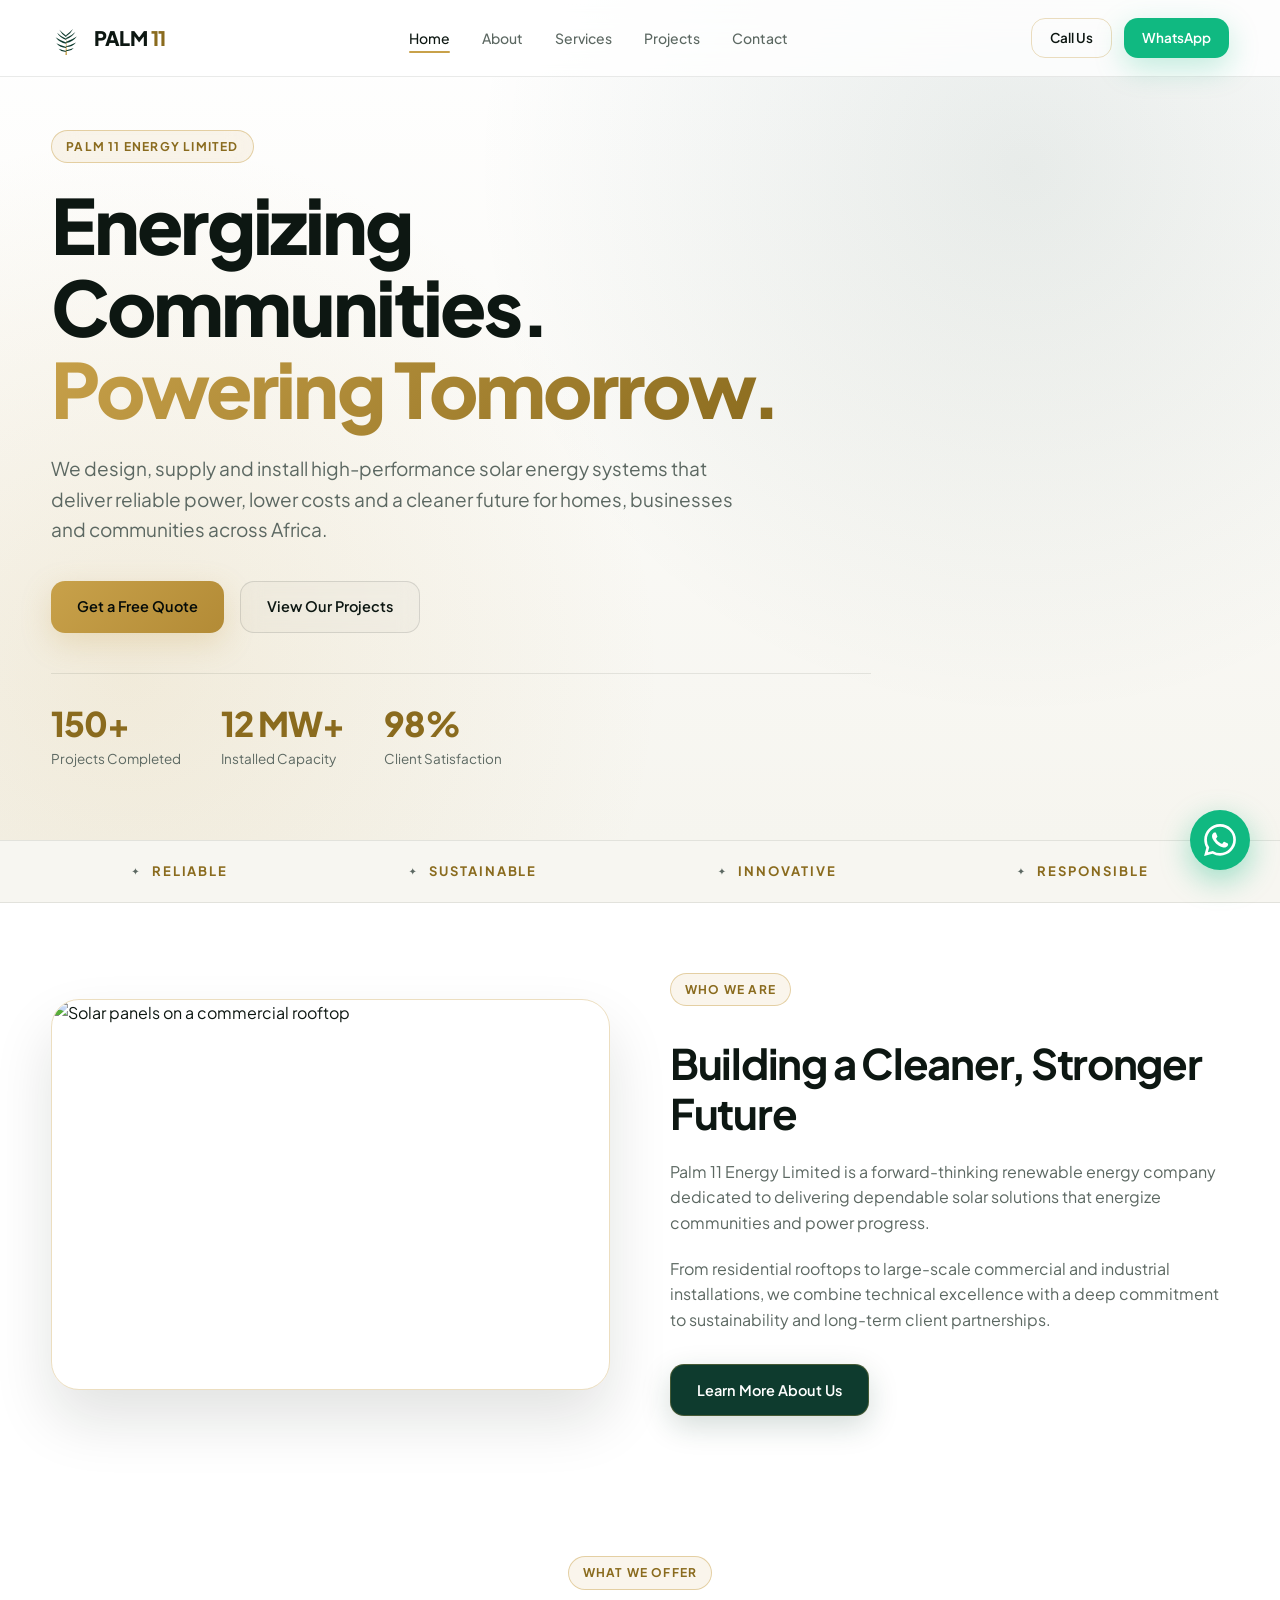
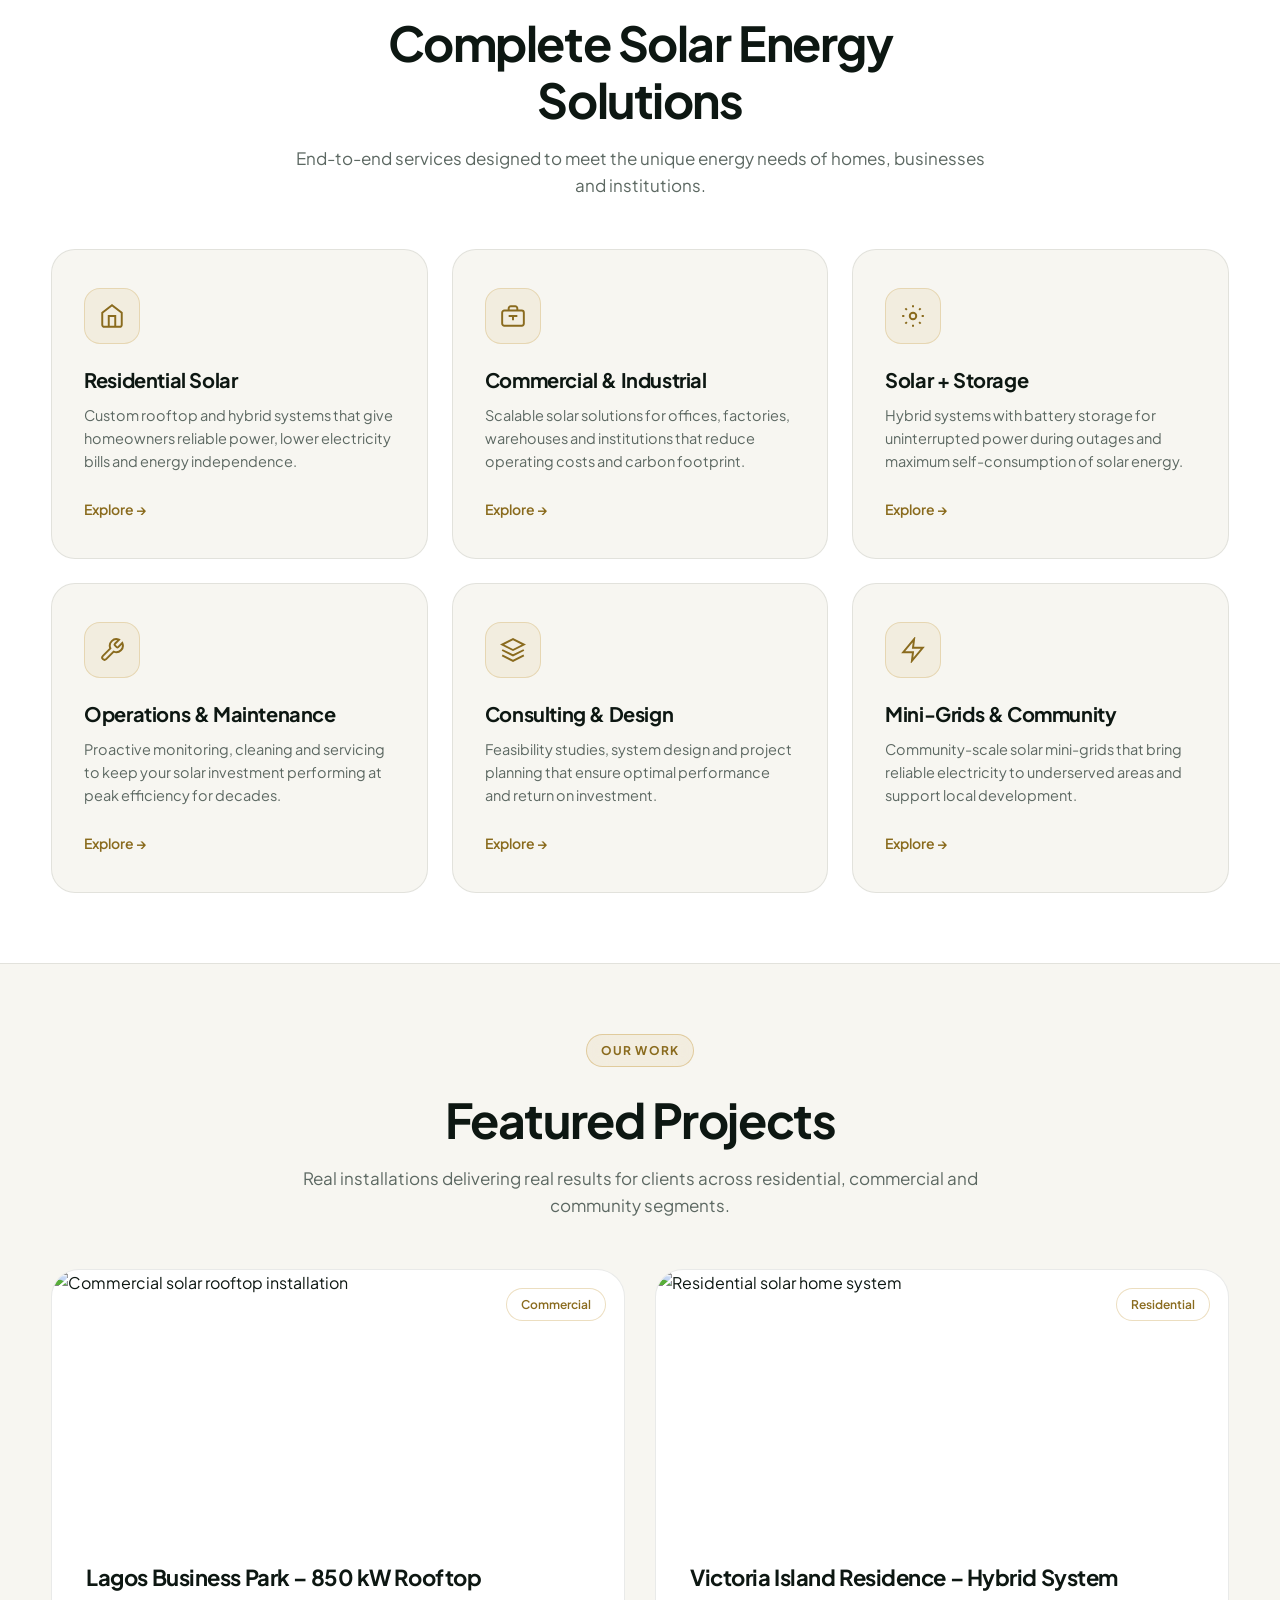
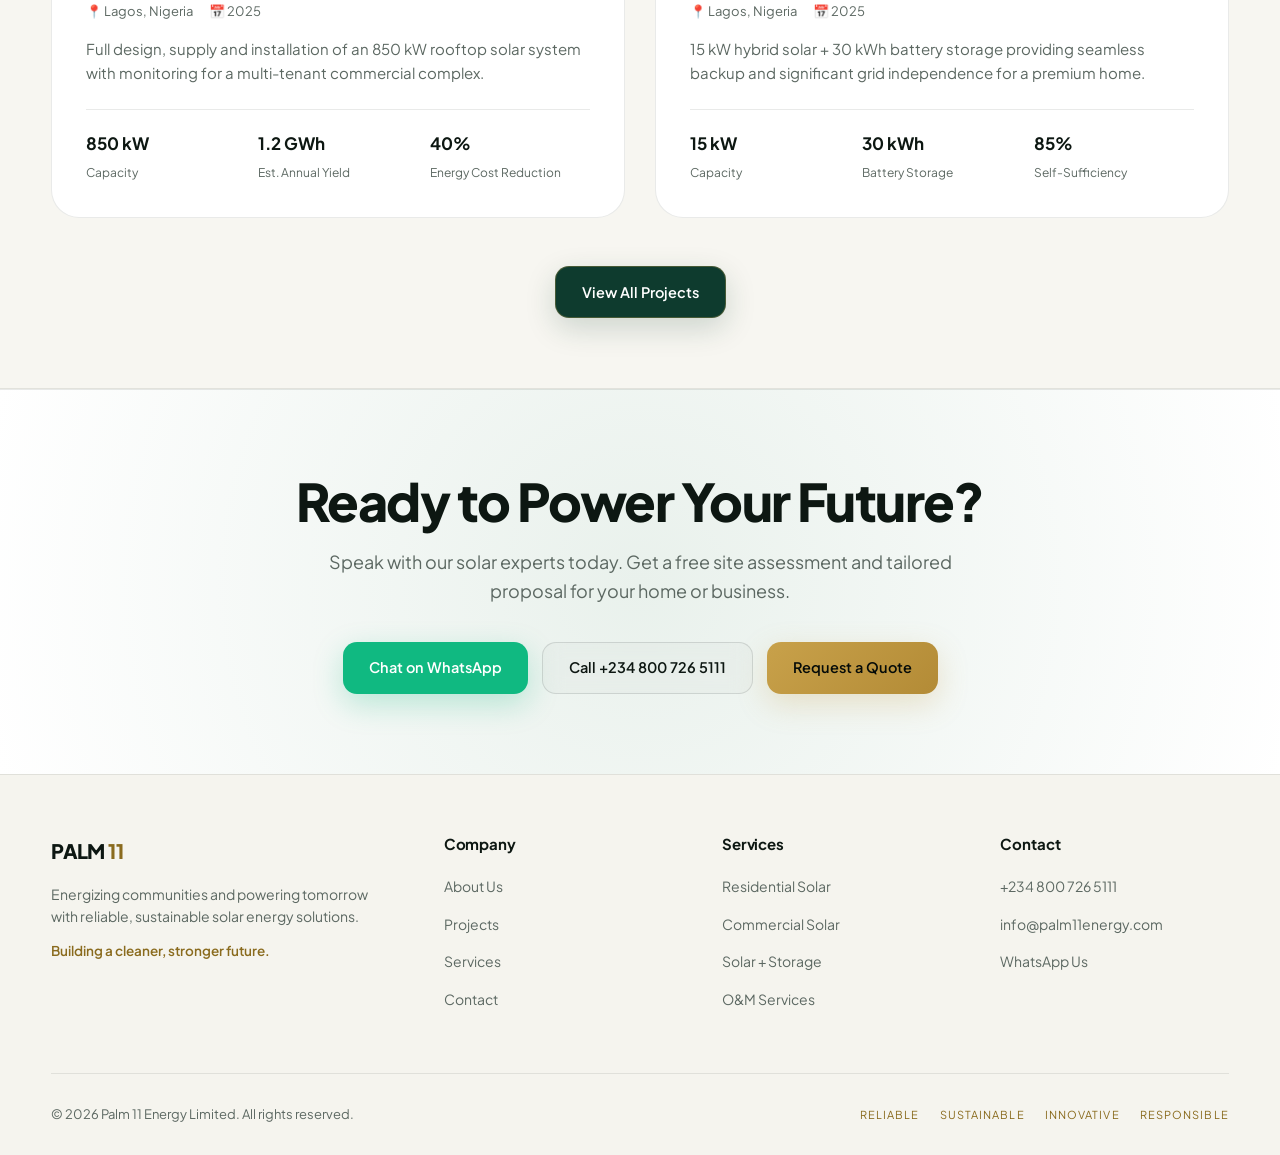
==== commit 5b3e75cf: "Add files via upload" ====
--- a/index.html
+++ b/index.html
@@ -46,780 +46,8 @@
   }
   </script>
 
-  <!-- Google Fonts for Modern Framer Typography -->
-  <link rel="preconnect" href="https://fonts.googleapis.com">
-  <link rel="preconnect" href="https://fonts.gstatic.com" crossorigin>
-  <link href="https://fonts.googleapis.com/css2?family=Plus+Jakarta+Sans:wght@300;400;500;600;700;800&display=swap" rel="stylesheet">
-
+  <link rel="stylesheet" href="css/styles.css">
   <link rel="icon" type="image/svg+xml" href="images/logo-mark.svg">
-  
-  <style>
-    :root {
-      --bg: #ffffff;
-      --bg-surface: #f7f6f1;
-      --bg-card: #ffffff;
-      --border: rgba(200, 161, 74, 0.35);
-      --border-light: rgba(13, 23, 18, 0.09);
-      --gold: #C8A14A;
-      --gold-light: #e2be68;
-      --gold-ink: #8a6b1e;
-      --emerald-dark: #0E3B2E;
-      --emerald-glow: rgba(14, 59, 46, 0.12);
-      --text-main: #0d1712;
-      --text-muted: #5c6862;
-      --cream: #f4f3ed;
-    }
-
-    * {
-      box-sizing: border-box;
-      margin: 0;
-      padding: 0;
-    }
-
-    html {
-      scroll-behavior: smooth;
-    }
-
-    body {
-      font-family: 'Plus Jakarta Sans', sans-serif;
-      line-height: 1.6;
-      background: var(--bg);
-      color: var(--text-main);
-      overflow-x: hidden;
-      -webkit-font-smoothing: antialiased;
-    }
-
-    a {
-      text-decoration: none;
-      color: inherit;
-    }
-
-    .container {
-      width: min(1200px, 92%);
-      margin: 0 auto;
-    }
-
-    /* Buttons */
-    .btn {
-      display: inline-flex;
-      align-items: center;
-      justify-content: center;
-      min-height: 52px;
-      padding: 0 26px;
-      border-radius: 14px;
-      font-weight: 600;
-      font-size: 14.5px;
-      transition: all 0.3s cubic-bezier(0.16, 1, 0.3, 1);
-      cursor: pointer;
-      white-space: nowrap;
-    }
-
-    .btn-gold {
-      background: linear-gradient(135deg, var(--gold) 0%, #b38b36 100%);
-      color: #050b08;
-      box-shadow: 0 10px 30px rgba(200, 161, 74, 0.25);
-    }
-    .btn-gold:hover {
-      transform: translateY(-2px);
-      background: linear-gradient(135deg, var(--gold-light) 0%, var(--gold) 100%);
-      box-shadow: 0 15px 35px rgba(200, 161, 74, 0.4);
-    }
-
-    .btn-outline {
-      background: transparent;
-      color: var(--text-main);
-      border: 1px solid var(--border);
-    }
-    .btn-outline:hover {
-      background: rgba(200, 161, 74, 0.08);
-      border-color: var(--gold);
-    }
-
-    .btn-outline-white {
-      background: rgba(13, 23, 18, 0.02);
-      color: var(--text-main);
-      border: 1px solid rgba(13, 23, 18, 0.12);
-      backdrop-filter: blur(10px);
-    }
-    .btn-outline-white:hover {
-      background: rgba(13, 23, 18, 0.05);
-      border-color: rgba(13, 23, 18, 0.28);
-    }
-
-    .btn-whatsapp {
-      background: #10b981;
-      color: #fff;
-      box-shadow: 0 10px 30px rgba(16, 185, 129, 0.25);
-    }
-    .btn-whatsapp:hover {
-      transform: translateY(-2px);
-      background: #059669;
-      box-shadow: 0 15px 35px rgba(16, 185, 129, 0.4);
-    }
-
-    .btn-primary {
-      background: var(--emerald-dark);
-      color: #fff;
-      border: 1px solid rgba(200, 161, 74, 0.3);
-      box-shadow: 0 10px 30px rgba(14, 59, 46, 0.18);
-    }
-    .btn-primary:hover {
-      transform: translateY(-2px);
-      background: #154c3c;
-      border-color: var(--gold);
-    }
-
-    /* Eyebrow badge */
-    .eyebrow {
-      display: inline-flex;
-      align-items: center;
-      padding: 6px 14px;
-      margin-bottom: 20px;
-      border: 1px solid rgba(200, 161, 74, 0.45);
-      border-radius: 999px;
-      background: rgba(200, 161, 74, 0.1);
-      backdrop-filter: blur(12px);
-      color: var(--gold-ink);
-      font-size: 12px;
-      font-weight: 700;
-      letter-spacing: 0.1em;
-      text-transform: uppercase;
-    }
-
-    /* Header */
-    .site-header {
-      position: fixed;
-      top: 0;
-      width: 100%;
-      z-index: 100;
-      padding: 18px 0;
-      background: rgba(255, 255, 255, 0.78);
-      backdrop-filter: blur(20px);
-      -webkit-backdrop-filter: blur(20px);
-      border-bottom: 1px solid var(--border-light);
-    }
-
-    .nav-wrapper {
-      display: flex;
-      align-items: center;
-      justify-content: space-between;
-      gap: 20px;
-    }
-
-    .logo {
-      display: flex;
-      align-items: center;
-      gap: 12px;
-    }
-
-    .logo-mark {
-      height: 38px;
-      width: auto;
-    }
-
-    .logo-text {
-      font-size: 20px;
-      font-weight: 900;
-      letter-spacing: -0.03em;
-      color: var(--text-main);
-    }
-
-    .logo-text span {
-      color: var(--gold-ink);
-    }
-
-    .nav-menu {
-      display: flex;
-      gap: 32px;
-      align-items: center;
-    }
-
-    .nav-menu a {
-      font-size: 14px;
-      font-weight: 500;
-      color: var(--text-muted);
-      transition: color 0.2s ease;
-      position: relative;
-    }
-
-    .nav-menu a:hover, .nav-menu a.active {
-      color: var(--text-main);
-    }
-
-    .nav-menu a.active::after {
-      content: '';
-      position: absolute;
-      bottom: -4px;
-      left: 0;
-      width: 100%;
-      height: 2px;
-      background: var(--gold);
-      border-radius: 2px;
-    }
-
-    .nav-cta {
-      display: flex;
-      gap: 12px;
-      align-items: center;
-    }
-
-    .nav-cta .btn {
-      min-height: 40px;
-      padding: 0 18px;
-      font-size: 13.5px;
-    }
-
-    .mobile-toggle {
-      display: none;
-      background: none;
-      border: none;
-      cursor: pointer;
-      flex-direction: column;
-      gap: 5px;
-    }
-
-    .mobile-toggle span {
-      display: block;
-      width: 24px;
-      height: 2px;
-      background: var(--text-main);
-      border-radius: 2px;
-    }
-
-    /* Hero Section - reduced vertical space */
-    .hero {
-      min-height: auto;
-      display: flex;
-      align-items: center;
-      padding: 130px 0 70px;
-      position: relative;
-      background: 
-        radial-gradient(circle at 80% 20%, rgba(14, 59, 46, 0.09), transparent 45%),
-        radial-gradient(circle at 10% 80%, rgba(200, 161, 74, 0.14), transparent 40%),
-        linear-gradient(180deg, #ffffff 0%, #f6f5ef 100%);
-    }
-
-    .hero-content {
-      max-width: 820px;
-    }
-
-    .hero h1 {
-      font-size: clamp(42px, 7vw, 76px);
-      font-weight: 800;
-      letter-spacing: -0.035em;
-      line-height: 1.08;
-      margin-bottom: 24px;
-    }
-
-    .hero h1 span {
-      background: linear-gradient(135deg, var(--gold) 0%, var(--gold-ink) 100%);
-      -webkit-background-clip: text;
-      -webkit-text-fill-color: transparent;
-    }
-
-    .hero p {
-      font-size: 19px;
-      color: var(--text-muted);
-      max-width: 700px;
-      margin-bottom: 36px;
-      font-weight: 400;
-    }
-
-    .hero-actions {
-      display: flex;
-      gap: 16px;
-      flex-wrap: wrap;
-      margin-bottom: 40px;
-    }
-
-    /* Hero stats - now horizontal flex */
-    .hero-stats {
-      display: flex;
-      flex-wrap: wrap;
-      gap: 40px;
-      padding-top: 30px;
-      border-top: 1px solid var(--border-light);
-    }
-
-    .stat-item h3 {
-      font-size: 34px;
-      font-weight: 800;
-      color: var(--gold-ink);
-      letter-spacing: -0.03em;
-      margin-bottom: 4px;
-    }
-
-    .stat-item p {
-      font-size: 13.5px;
-      color: var(--text-muted);
-      margin-bottom: 0;
-    }
-
-    /* Values Bar */
-    .values-bar {
-      background: var(--bg-surface);
-      border-top: 1px solid var(--border-light);
-      border-bottom: 1px solid var(--border-light);
-      padding: 20px 0;
-    }
-
-    .values-bar .container {
-      display: flex;
-      justify-content: space-around;
-      align-items: center;
-      flex-wrap: wrap;
-      gap: 20px;
-      text-transform: uppercase;
-      font-size: 13px;
-      font-weight: 700;
-      letter-spacing: 0.15em;
-      color: var(--gold-ink);
-    }
-
-    .values-bar span {
-      display: inline-flex;
-      align-items: center;
-      gap: 10px;
-    }
-
-    .values-bar span::before {
-      content: "✦";
-      color: var(--text-muted);
-      font-size: 10px;
-    }
-
-    /* General Section Styles - reduced padding */
-    .section {
-      padding: 70px 0;
-    }
-
-    .section-header {
-      text-align: center;
-      max-width: 700px;
-      margin: 0 auto 50px;
-    }
-
-    .section-header h2 {
-      font-size: clamp(32px, 4.5vw, 48px);
-      font-weight: 700;
-      letter-spacing: -0.03em;
-      margin-top: 12px;
-      margin-bottom: 16px;
-    }
-
-    .section-header p {
-      color: var(--text-muted);
-      font-size: 17px;
-    }
-
-    /* About Preview */
-    .about-grid {
-      display: grid;
-      grid-template-columns: 1fr 1fr;
-      gap: 60px;
-      align-items: center;
-    }
-
-    .about-image {
-      position: relative;
-      border-radius: 28px;
-      overflow: hidden;
-      border: 1px solid var(--border);
-      box-shadow: 0 30px 60px rgba(13, 23, 18, 0.12);
-    }
-
-    .about-image img {
-      width: 100%;
-      height: 100%;
-      object-fit: cover;
-      display: block;
-      transition: transform 0.6s cubic-bezier(0.16, 1, 0.3, 1);
-    }
-
-    .about-image:hover img {
-      transform: scale(1.03);
-    }
-
-    .about-content h2 {
-      font-size: clamp(28px, 3.5vw, 42px);
-      font-weight: 700;
-      letter-spacing: -0.03em;
-      margin: 12px 0 20px;
-    }
-
-    .about-content p {
-      color: var(--text-muted);
-      font-size: 16px;
-      margin-bottom: 20px;
-    }
-
-    .about-content .btn {
-      margin-top: 12px;
-    }
-
-    /* Services Grid */
-    .services-grid {
-      display: grid;
-      grid-template-columns: repeat(3, 1fr);
-      gap: 24px;
-    }
-
-    .service-card {
-      background: var(--bg-surface);
-      border: 1px solid var(--border-light);
-      border-radius: 24px;
-      padding: 38px 32px;
-      transition: all 0.4s cubic-bezier(0.16, 1, 0.3, 1);
-      position: relative;
-      overflow: hidden;
-      display: flex;
-      flex-direction: column;
-    }
-
-    .service-card::before {
-      content: '';
-      position: absolute;
-      top: 0; left: 0; width: 100%; height: 2px;
-      background: linear-gradient(90deg, transparent, var(--gold), transparent);
-      opacity: 0;
-      transition: opacity 0.3s ease;
-    }
-
-    .service-card:hover {
-      transform: translateY(-6px);
-      border-color: var(--border);
-      background: var(--bg-card);
-      box-shadow: 0 25px 50px rgba(13, 23, 18, 0.1);
-    }
-
-    .service-card:hover::before {
-      opacity: 1;
-    }
-
-    .service-icon {
-      width: 56px;
-      height: 56px;
-      border-radius: 16px;
-      background: rgba(200, 161, 74, 0.1);
-      border: 1px solid rgba(200, 161, 74, 0.3);
-      display: flex;
-      align-items: center;
-      justify-content: center;
-      color: var(--gold-ink);
-      margin-bottom: 24px;
-    }
-
-    .service-icon svg {
-      width: 26px;
-      height: 26px;
-    }
-
-    .service-card h3 {
-      font-size: 20px;
-      font-weight: 700;
-      letter-spacing: -0.02em;
-      margin-bottom: 12px;
-    }
-
-    .service-card p {
-      color: var(--text-muted);
-      font-size: 14.5px;
-      margin-bottom: 24px;
-      flex-grow: 1;
-    }
-
-    .service-card a {
-      font-size: 14px;
-      font-weight: 600;
-      color: var(--gold-ink);
-      display: inline-flex;
-      align-items: center;
-      gap: 6px;
-      transition: gap 0.2s ease;
-    }
-
-    .service-card a:hover {
-      gap: 10px;
-    }
-
-    /* Featured Projects */
-    .projects-grid {
-      display: grid;
-      grid-template-columns: repeat(2, 1fr);
-      gap: 30px;
-    }
-
-    .project-card {
-      background: var(--bg-card);
-      border: 1px solid var(--border-light);
-      border-radius: 28px;
-      overflow: hidden;
-      transition: all 0.4s cubic-bezier(0.16, 1, 0.3, 1);
-    }
-
-    .project-card:hover {
-      transform: translateY(-6px);
-      border-color: var(--border);
-      box-shadow: 0 30px 60px rgba(13, 23, 18, 0.12);
-    }
-
-    .project-image {
-      position: relative;
-      height: 260px;
-      overflow: hidden;
-    }
-
-    .project-image img {
-      width: 100%;
-      height: 100%;
-      object-fit: cover;
-      transition: transform 0.6s cubic-bezier(0.16, 1, 0.3, 1);
-    }
-
-    .project-card:hover .project-image img {
-      transform: scale(1.05);
-    }
-
-    .project-badge {
-      position: absolute;
-      top: 18px;
-      right: 18px;
-      background: rgba(255, 255, 255, 0.9);
-      backdrop-filter: blur(12px);
-      border: 1px solid var(--border);
-      color: var(--gold-ink);
-      padding: 6px 14px;
-      border-radius: 99px;
-      font-size: 12px;
-      font-weight: 600;
-    }
-
-    .project-body {
-      padding: 34px;
-    }
-
-    .project-body h3 {
-      font-size: 22px;
-      font-weight: 700;
-      letter-spacing: -0.02em;
-      margin-bottom: 10px;
-    }
-
-    .project-meta {
-      display: flex;
-      gap: 16px;
-      font-size: 13px;
-      color: var(--text-muted);
-      margin-bottom: 16px;
-    }
-
-    .project-body p {
-      color: var(--text-muted);
-      font-size: 15px;
-      margin-bottom: 24px;
-    }
-
-    .project-stats {
-      display: grid;
-      grid-template-columns: repeat(3, 1fr);
-      gap: 12px;
-      padding-top: 20px;
-      border-top: 1px solid var(--border-light);
-    }
-
-    .project-stats div strong {
-      display: block;
-      font-size: 17px;
-      color: var(--text-main);
-      font-weight: 700;
-    }
-
-    .project-stats div span {
-      font-size: 12px;
-      color: var(--text-muted);
-    }
-
-    /* Light Theme Section Override for Projects background */
-    section[style*="background: var(--cream)"] {
-      background: #f7f6f1 !important;
-      border-top: 1px solid var(--border-light);
-      border-bottom: 1px solid var(--border-light);
-    }
-
-    /* CTA Banner - reduced padding */
-    .cta-banner {
-      padding: 80px 0;
-      background: radial-gradient(circle at center, #e9f1ec 0%, var(--bg) 100%);
-      text-align: center;
-      position: relative;
-      overflow: hidden;
-      border-top: 1px solid var(--border-light);
-    }
-
-    .cta-banner h2 {
-      font-size: clamp(34px, 5vw, 52px);
-      font-weight: 800;
-      letter-spacing: -0.03em;
-      margin-bottom: 16px;
-    }
-
-    .cta-banner p {
-      color: var(--text-muted);
-      font-size: 18px;
-      max-width: 640px;
-      margin: 0 auto 36px;
-    }
-
-    .cta-actions {
-      display: flex;
-      justify-content: center;
-      gap: 14px;
-      flex-wrap: wrap;
-    }
-
-    /* Footer - reduced top padding */
-    .site-footer {
-      background: #f5f4ee;
-      padding: 60px 0 30px;
-      border-top: 1px solid var(--border-light);
-    }
-
-    .footer-grid {
-      display: grid;
-      grid-template-columns: 1.5fr 1fr 1fr 1fr;
-      gap: 50px;
-      margin-bottom: 50px;
-    }
-
-    .footer-brand .logo-text {
-      margin-bottom: 16px;
-      display: inline-block;
-    }
-
-    .footer-brand p {
-      color: var(--text-muted);
-      font-size: 14px;
-      margin-bottom: 12px;
-    }
-
-    .footer-brand .tagline {
-      color: var(--gold-ink);
-      font-weight: 600;
-      font-size: 13.5px;
-    }
-
-    .footer-col h4 {
-      font-size: 15px;
-      font-weight: 700;
-      color: var(--text-main);
-      margin-bottom: 20px;
-      letter-spacing: -0.01em;
-    }
-
-    .footer-col ul {
-      list-style: none;
-    }
-
-    .footer-col li {
-      margin-bottom: 12px;
-    }
-
-    .footer-col a {
-      font-size: 14px;
-      color: var(--text-muted);
-      transition: color 0.2s ease;
-    }
-
-    .footer-col a:hover {
-      color: var(--gold-ink);
-    }
-
-    .footer-bottom {
-      display: flex;
-      justify-content: space-between;
-      align-items: center;
-      padding-top: 30px;
-      border-top: 1px solid var(--border-light);
-      font-size: 13px;
-      color: var(--text-muted);
-      flex-wrap: wrap;
-      gap: 20px;
-    }
-
-    .footer-bottom .values {
-      display: flex;
-      gap: 20px;
-      text-transform: uppercase;
-      font-size: 11px;
-      letter-spacing: 0.1em;
-      color: var(--gold-ink);
-    }
-
-    /* WhatsApp Float */
-    .whatsapp-float {
-      position: fixed;
-      bottom: 30px;
-      right: 30px;
-      width: 60px;
-      height: 60px;
-      background: #10b981;
-      border-radius: 50%;
-      display: flex;
-      align-items: center;
-      justify-content: center;
-      box-shadow: 0 10px 30px rgba(16, 185, 129, 0.4);
-      z-index: 99;
-      transition: all 0.3s cubic-bezier(0.16, 1, 0.3, 1);
-    }
-
-    .whatsapp-float:hover {
-      transform: scale(1.1) translateY(-3px);
-      box-shadow: 0 15px 40px rgba(16, 185, 129, 0.6);
-    }
-
-    .whatsapp-float svg {
-      width: 32px;
-      height: 32px;
-      fill: #fff;
-    }
-
-    /* Responsive */
-    @media (max-width: 960px) {
-      .about-grid, .projects-grid, .footer-grid {
-        grid-template-columns: 1fr;
-      }
-      .services-grid {
-        grid-template-columns: repeat(2, 1fr);
-      }
-      .nav-menu, .nav-cta {
-        display: none;
-      }
-      .mobile-toggle {
-        display: flex;
-      }
-      .hero-stats {
-        gap: 30px;
-      }
-    }
-
-    @media (max-width: 640px) {
-      .services-grid {
-        grid-template-columns: 1fr;
-      }
-      .hero {
-        padding-top: 110px;
-      }
-      .hero-stats {
-        gap: 24px;
-      }
-      .stat-item h3 {
-        font-size: 28px;
-      }
-      .stat-item p {
-        font-size: 12.5px;
-      }
-    }
-  </style>
 </head>
 <body>
 
@@ -990,7 +218,7 @@
   </section>
 
   <!-- Featured Projects -->
-  <section class="section" style="background: var(--cream);">
+  <section class="section" style="background: var(--bg-surface); border-top: 1px solid var(--border-light); border-bottom: 1px solid var(--border-light);">
     <div class="container">
       <div class="section-header">
         <span class="eyebrow">Our Work</span>
--- a/css/styles.css
+++ b/css/styles.css
@@ -0,0 +1,1214 @@
+/* ============================================
+   PALM 11 ENERGY LIMITED
+   Modern premium design system
+   Font: Plus Jakarta Sans
+   ============================================ */
+
+@import url('https://fonts.googleapis.com/css2?family=Plus+Jakarta+Sans:wght@300;400;500;600;700;800&display=swap');
+
+:root {
+  --bg: #ffffff;
+  --bg-surface: #f7f6f1;
+  --bg-card: #ffffff;
+  --border: rgba(200, 161, 74, 0.35);
+  --border-light: rgba(13, 23, 18, 0.09);
+  --gold: #C8A14A;
+  --gold-light: #e2be68;
+  --gold-ink: #8a6b1e;
+  --emerald-dark: #0E3B2E;
+  --emerald-glow: rgba(14, 59, 46, 0.12);
+  --text-main: #0d1712;
+  --text-muted: #5c6862;
+  --cream: #f4f3ed;
+  --white: #ffffff;
+  --shadow: 0 10px 30px rgba(13, 23, 18, 0.08);
+  --shadow-lg: 0 25px 50px rgba(13, 23, 18, 0.12);
+  --radius: 16px;
+  --radius-lg: 24px;
+  --radius-xl: 28px;
+  --transition: all 0.3s cubic-bezier(0.16, 1, 0.3, 1);
+}
+
+*, *::before, *::after {
+  box-sizing: border-box;
+  margin: 0;
+  padding: 0;
+}
+
+html {
+  scroll-behavior: smooth;
+  font-size: 16px;
+}
+
+body {
+  font-family: 'Plus Jakarta Sans', system-ui, -apple-system, sans-serif;
+  line-height: 1.6;
+  background: var(--bg);
+  color: var(--text-main);
+  overflow-x: hidden;
+  -webkit-font-smoothing: antialiased;
+}
+
+img {
+  max-width: 100%;
+  height: auto;
+  display: block;
+}
+
+a {
+  text-decoration: none;
+  color: inherit;
+  transition: var(--transition);
+}
+
+ul, ol {
+  list-style: none;
+}
+
+h1, h2, h3, h4, h5, h6 {
+  font-family: 'Plus Jakarta Sans', sans-serif;
+  font-weight: 700;
+  line-height: 1.2;
+  color: var(--text-main);
+  letter-spacing: -0.03em;
+}
+
+.container {
+  width: min(1200px, 92%);
+  margin: 0 auto;
+}
+
+.section {
+  padding: 70px 0;
+}
+
+.section-header {
+  text-align: center;
+  max-width: 700px;
+  margin: 0 auto 50px;
+}
+
+.section-header .eyebrow {
+  margin-bottom: 12px;
+}
+
+.section-header h2 {
+  font-size: clamp(32px, 4.5vw, 48px);
+  font-weight: 700;
+  letter-spacing: -0.03em;
+  margin-top: 12px;
+  margin-bottom: 16px;
+}
+
+.section-header p {
+  color: var(--text-muted);
+  font-size: 17px;
+}
+
+.eyebrow {
+  display: inline-flex;
+  align-items: center;
+  padding: 6px 14px;
+  margin-bottom: 20px;
+  border: 1px solid rgba(200, 161, 74, 0.45);
+  border-radius: 999px;
+  background: rgba(200, 161, 74, 0.1);
+  backdrop-filter: blur(12px);
+  color: var(--gold-ink);
+  font-size: 12px;
+  font-weight: 700;
+  letter-spacing: 0.1em;
+  text-transform: uppercase;
+}
+
+.btn {
+  display: inline-flex;
+  align-items: center;
+  justify-content: center;
+  gap: 8px;
+  min-height: 52px;
+  padding: 0 26px;
+  border-radius: 14px;
+  font-family: 'Plus Jakarta Sans', sans-serif;
+  font-weight: 600;
+  font-size: 14.5px;
+  border: none;
+  cursor: pointer;
+  white-space: nowrap;
+  transition: var(--transition);
+}
+
+.btn-gold {
+  background: linear-gradient(135deg, var(--gold) 0%, #b38b36 100%);
+  color: #050b08;
+  box-shadow: 0 10px 30px rgba(200, 161, 74, 0.25);
+}
+
+.btn-gold:hover {
+  transform: translateY(-2px);
+  background: linear-gradient(135deg, var(--gold-light) 0%, var(--gold) 100%);
+  box-shadow: 0 15px 35px rgba(200, 161, 74, 0.4);
+}
+
+.btn-outline {
+  background: transparent;
+  color: var(--text-main);
+  border: 1px solid var(--border);
+}
+
+.btn-outline:hover {
+  background: rgba(200, 161, 74, 0.08);
+  border-color: var(--gold);
+}
+
+.btn-outline-white {
+  background: rgba(13, 23, 18, 0.02);
+  color: var(--text-main);
+  border: 1px solid rgba(13, 23, 18, 0.12);
+  backdrop-filter: blur(10px);
+}
+
+.btn-outline-white:hover {
+  background: rgba(13, 23, 18, 0.05);
+  border-color: rgba(13, 23, 18, 0.28);
+}
+
+.btn-whatsapp {
+  background: #10b981;
+  color: #fff;
+  box-shadow: 0 10px 30px rgba(16, 185, 129, 0.25);
+}
+
+.btn-whatsapp:hover {
+  transform: translateY(-2px);
+  background: #059669;
+  box-shadow: 0 15px 35px rgba(16, 185, 129, 0.4);
+}
+
+.btn-primary {
+  background: var(--emerald-dark);
+  color: #fff;
+  border: 1px solid rgba(200, 161, 74, 0.3);
+  box-shadow: 0 10px 30px rgba(14, 59, 46, 0.18);
+}
+
+.btn-primary:hover {
+  transform: translateY(-2px);
+  background: #154c3c;
+  border-color: var(--gold);
+}
+
+.site-header {
+  position: fixed;
+  top: 0;
+  width: 100%;
+  z-index: 1000;
+  padding: 18px 0;
+  background: rgba(255, 255, 255, 0.78);
+  backdrop-filter: blur(20px);
+  -webkit-backdrop-filter: blur(20px);
+  border-bottom: 1px solid var(--border-light);
+  transition: var(--transition);
+}
+
+.site-header.scrolled {
+  background: rgba(255, 255, 255, 0.92);
+  box-shadow: 0 4px 20px rgba(13, 23, 18, 0.06);
+}
+
+.nav-wrapper {
+  display: flex;
+  align-items: center;
+  justify-content: space-between;
+  gap: 20px;
+}
+
+.logo {
+  display: flex;
+  align-items: center;
+  gap: 12px;
+}
+
+.logo-mark {
+  height: 38px;
+  width: auto;
+}
+
+.logo-text {
+  font-size: 20px;
+  font-weight: 800;
+  letter-spacing: -0.03em;
+  color: var(--text-main);
+}
+
+.logo-text span {
+  color: var(--gold-ink);
+}
+
+.nav-menu {
+  display: flex;
+  gap: 32px;
+  align-items: center;
+}
+
+.nav-menu a {
+  font-size: 14px;
+  font-weight: 500;
+  color: var(--text-muted);
+  transition: color 0.2s ease;
+  position: relative;
+}
+
+.nav-menu a:hover,
+.nav-menu a.active {
+  color: var(--text-main);
+}
+
+.nav-menu a.active::after {
+  content: '';
+  position: absolute;
+  bottom: -4px;
+  left: 0;
+  width: 100%;
+  height: 2px;
+  background: var(--gold);
+  border-radius: 2px;
+}
+
+.nav-cta {
+  display: flex;
+  gap: 12px;
+  align-items: center;
+}
+
+.nav-cta .btn {
+  min-height: 40px;
+  padding: 0 18px;
+  font-size: 13.5px;
+}
+
+.mobile-toggle {
+  display: none;
+  background: none;
+  border: none;
+  cursor: pointer;
+  flex-direction: column;
+  gap: 5px;
+  padding: 8px;
+}
+
+.mobile-toggle span {
+  display: block;
+  width: 24px;
+  height: 2px;
+  background: var(--text-main);
+  border-radius: 2px;
+  transition: var(--transition);
+}
+
+.hero {
+  min-height: auto;
+  display: flex;
+  align-items: center;
+  padding: 130px 0 70px;
+  position: relative;
+  background:
+    radial-gradient(circle at 80% 20%, rgba(14, 59, 46, 0.09), transparent 45%),
+    radial-gradient(circle at 10% 80%, rgba(200, 161, 74, 0.14), transparent 40%),
+    linear-gradient(180deg, #ffffff 0%, #f6f5ef 100%);
+}
+
+.hero-content {
+  max-width: 820px;
+}
+
+.hero h1 {
+  font-size: clamp(42px, 7vw, 76px);
+  font-weight: 800;
+  letter-spacing: -0.035em;
+  line-height: 1.08;
+  margin-bottom: 24px;
+  color: var(--text-main);
+}
+
+.hero h1 span {
+  background: linear-gradient(135deg, var(--gold) 0%, var(--gold-ink) 100%);
+  -webkit-background-clip: text;
+  -webkit-text-fill-color: transparent;
+  background-clip: text;
+}
+
+.hero p {
+  font-size: 19px;
+  color: var(--text-muted);
+  max-width: 700px;
+  margin-bottom: 36px;
+  font-weight: 400;
+}
+
+.hero-actions {
+  display: flex;
+  gap: 16px;
+  flex-wrap: wrap;
+  margin-bottom: 40px;
+}
+
+.hero-stats {
+  display: flex;
+  flex-wrap: wrap;
+  gap: 40px;
+  padding-top: 30px;
+  border-top: 1px solid var(--border-light);
+}
+
+.stat-item h3 {
+  font-size: 34px;
+  font-weight: 800;
+  color: var(--gold-ink);
+  letter-spacing: -0.03em;
+  margin-bottom: 4px;
+}
+
+.stat-item p {
+  font-size: 13.5px;
+  color: var(--text-muted);
+  margin-bottom: 0;
+}
+
+.values-bar {
+  background: var(--bg-surface);
+  border-top: 1px solid var(--border-light);
+  border-bottom: 1px solid var(--border-light);
+  padding: 20px 0;
+}
+
+.values-bar .container {
+  display: flex;
+  justify-content: space-around;
+  align-items: center;
+  flex-wrap: wrap;
+  gap: 20px;
+  text-transform: uppercase;
+  font-size: 13px;
+  font-weight: 700;
+  letter-spacing: 0.15em;
+  color: var(--gold-ink);
+}
+
+.values-bar span {
+  display: inline-flex;
+  align-items: center;
+  gap: 10px;
+}
+
+.values-bar span::before {
+  content: "✦";
+  color: var(--text-muted);
+  font-size: 10px;
+}
+
+.about-preview {
+  background: var(--bg);
+}
+
+.about-grid {
+  display: grid;
+  grid-template-columns: 1fr 1fr;
+  gap: 60px;
+  align-items: center;
+}
+
+.about-image {
+  position: relative;
+  border-radius: var(--radius-xl);
+  overflow: hidden;
+  border: 1px solid var(--border);
+  box-shadow: 0 30px 60px rgba(13, 23, 18, 0.12);
+}
+
+.about-image img {
+  width: 100%;
+  height: 100%;
+  min-height: 380px;
+  object-fit: cover;
+  display: block;
+  transition: transform 0.6s cubic-bezier(0.16, 1, 0.3, 1);
+}
+
+.about-image:hover img {
+  transform: scale(1.03);
+}
+
+.about-content h2 {
+  font-size: clamp(28px, 3.5vw, 42px);
+  font-weight: 700;
+  letter-spacing: -0.03em;
+  margin: 12px 0 20px;
+}
+
+.about-content p {
+  color: var(--text-muted);
+  font-size: 16px;
+  margin-bottom: 20px;
+}
+
+.about-content .btn {
+  margin-top: 12px;
+}
+
+.services-grid {
+  display: grid;
+  grid-template-columns: repeat(3, 1fr);
+  gap: 24px;
+}
+
+.service-card {
+  background: var(--bg-surface);
+  border: 1px solid var(--border-light);
+  border-radius: var(--radius-lg);
+  padding: 38px 32px;
+  transition: var(--transition);
+  position: relative;
+  overflow: hidden;
+  display: flex;
+  flex-direction: column;
+}
+
+.service-card::before {
+  content: '';
+  position: absolute;
+  top: 0;
+  left: 0;
+  width: 100%;
+  height: 2px;
+  background: linear-gradient(90deg, transparent, var(--gold), transparent);
+  opacity: 0;
+  transition: opacity 0.3s ease;
+}
+
+.service-card:hover {
+  transform: translateY(-6px);
+  border-color: var(--border);
+  background: var(--bg-card);
+  box-shadow: var(--shadow-lg);
+}
+
+.service-card:hover::before {
+  opacity: 1;
+}
+
+.service-icon {
+  width: 56px;
+  height: 56px;
+  border-radius: 16px;
+  background: rgba(200, 161, 74, 0.1);
+  border: 1px solid rgba(200, 161, 74, 0.3);
+  display: flex;
+  align-items: center;
+  justify-content: center;
+  color: var(--gold-ink);
+  margin-bottom: 24px;
+}
+
+.service-icon svg {
+  width: 26px;
+  height: 26px;
+}
+
+.service-card h3 {
+  font-size: 20px;
+  font-weight: 700;
+  letter-spacing: -0.02em;
+  margin-bottom: 12px;
+}
+
+.service-card p {
+  color: var(--text-muted);
+  font-size: 14.5px;
+  margin-bottom: 24px;
+  flex-grow: 1;
+}
+
+.service-card a {
+  font-size: 14px;
+  font-weight: 600;
+  color: var(--gold-ink);
+  display: inline-flex;
+  align-items: center;
+  gap: 6px;
+  transition: gap 0.2s ease;
+}
+
+.service-card a:hover {
+  gap: 10px;
+}
+
+.projects-grid {
+  display: grid;
+  grid-template-columns: repeat(2, 1fr);
+  gap: 30px;
+}
+
+.project-card {
+  background: var(--bg-card);
+  border: 1px solid var(--border-light);
+  border-radius: var(--radius-xl);
+  overflow: hidden;
+  transition: var(--transition);
+}
+
+.project-card:hover {
+  transform: translateY(-6px);
+  border-color: var(--border);
+  box-shadow: 0 30px 60px rgba(13, 23, 18, 0.12);
+}
+
+.project-image {
+  position: relative;
+  height: 260px;
+  overflow: hidden;
+}
+
+.project-image img {
+  width: 100%;
+  height: 100%;
+  object-fit: cover;
+  transition: transform 0.6s cubic-bezier(0.16, 1, 0.3, 1);
+}
+
+.project-card:hover .project-image img {
+  transform: scale(1.05);
+}
+
+.project-badge {
+  position: absolute;
+  top: 18px;
+  right: 18px;
+  background: rgba(255, 255, 255, 0.9);
+  backdrop-filter: blur(12px);
+  border: 1px solid var(--border);
+  color: var(--gold-ink);
+  padding: 6px 14px;
+  border-radius: 99px;
+  font-size: 12px;
+  font-weight: 600;
+}
+
+.project-body {
+  padding: 34px;
+}
+
+.project-body h3 {
+  font-size: 22px;
+  font-weight: 700;
+  letter-spacing: -0.02em;
+  margin-bottom: 10px;
+}
+
+.project-meta {
+  display: flex;
+  gap: 16px;
+  font-size: 13px;
+  color: var(--text-muted);
+  margin-bottom: 16px;
+  flex-wrap: wrap;
+}
+
+.project-body p {
+  color: var(--text-muted);
+  font-size: 15px;
+  margin-bottom: 24px;
+}
+
+.project-stats {
+  display: grid;
+  grid-template-columns: repeat(3, 1fr);
+  gap: 12px;
+  padding-top: 20px;
+  border-top: 1px solid var(--border-light);
+}
+
+.project-stats div strong {
+  display: block;
+  font-size: 17px;
+  color: var(--text-main);
+  font-weight: 700;
+}
+
+.project-stats div span {
+  font-size: 12px;
+  color: var(--text-muted);
+}
+
+.cta-banner {
+  padding: 80px 0;
+  background: radial-gradient(circle at center, #e9f1ec 0%, var(--bg) 100%);
+  text-align: center;
+  position: relative;
+  overflow: hidden;
+  border-top: 1px solid var(--border-light);
+}
+
+.cta-banner h2 {
+  font-size: clamp(34px, 5vw, 52px);
+  font-weight: 800;
+  letter-spacing: -0.03em;
+  margin-bottom: 16px;
+  color: var(--text-main);
+}
+
+.cta-banner p {
+  color: var(--text-muted);
+  font-size: 18px;
+  max-width: 640px;
+  margin: 0 auto 36px;
+}
+
+.cta-actions {
+  display: flex;
+  justify-content: center;
+  gap: 14px;
+  flex-wrap: wrap;
+}
+
+.page-hero {
+  padding: 140px 0 70px;
+  text-align: center;
+  background:
+    radial-gradient(circle at 80% 20%, rgba(14, 59, 46, 0.09), transparent 45%),
+    radial-gradient(circle at 10% 80%, rgba(200, 161, 74, 0.12), transparent 40%),
+    linear-gradient(180deg, #ffffff 0%, #f6f5ef 100%);
+  border-bottom: 1px solid var(--border-light);
+}
+
+.page-hero h1 {
+  font-size: clamp(36px, 5vw, 56px);
+  font-weight: 800;
+  letter-spacing: -0.03em;
+  margin-bottom: 16px;
+  color: var(--text-main);
+}
+
+.page-hero p {
+  max-width: 560px;
+  margin: 0 auto;
+  color: var(--text-muted);
+  font-size: 18px;
+}
+
+.breadcrumb {
+  display: flex;
+  justify-content: center;
+  gap: 8px;
+  margin-bottom: 20px;
+  font-size: 13px;
+  color: var(--text-muted);
+}
+
+.breadcrumb a {
+  color: var(--gold-ink);
+  font-weight: 500;
+}
+
+.breadcrumb a:hover {
+  color: var(--gold);
+}
+
+.mission-vision {
+  display: grid;
+  grid-template-columns: 1fr 1fr;
+  gap: 28px;
+}
+
+.mv-card {
+  background: var(--bg-surface);
+  padding: 40px;
+  border-radius: var(--radius-lg);
+  border: 1px solid var(--border-light);
+  border-left: 4px solid var(--gold);
+}
+
+.mv-card h3 {
+  margin-bottom: 16px;
+  font-size: 22px;
+}
+
+.mv-card p {
+  color: var(--text-muted);
+  font-size: 15px;
+}
+
+.values-grid {
+  display: grid;
+  grid-template-columns: repeat(4, 1fr);
+  gap: 24px;
+}
+
+.value-card {
+  text-align: center;
+  padding: 36px 24px;
+  background: var(--bg-surface);
+  border: 1px solid var(--border-light);
+  border-radius: var(--radius-lg);
+  transition: var(--transition);
+}
+
+.value-card:hover {
+  box-shadow: var(--shadow);
+  border-color: var(--border);
+  transform: translateY(-4px);
+}
+
+.value-card .icon {
+  width: 64px;
+  height: 64px;
+  margin: 0 auto 20px;
+  background: rgba(200, 161, 74, 0.1);
+  border: 1px solid rgba(200, 161, 74, 0.3);
+  border-radius: 50%;
+  display: flex;
+  align-items: center;
+  justify-content: center;
+  color: var(--gold-ink);
+}
+
+.value-card h4 {
+  font-size: 17px;
+  margin-bottom: 10px;
+}
+
+.value-card p {
+  font-size: 14px;
+  color: var(--text-muted);
+}
+
+.service-detail {
+  display: grid;
+  grid-template-columns: 1fr 1fr;
+  gap: 48px;
+  align-items: center;
+  margin-bottom: 72px;
+}
+
+.service-detail:nth-child(even) {
+  direction: rtl;
+}
+
+.service-detail:nth-child(even) > * {
+  direction: ltr;
+}
+
+.service-detail-image {
+  border-radius: var(--radius-xl);
+  overflow: hidden;
+  border: 1px solid var(--border);
+  box-shadow: 0 20px 50px rgba(13, 23, 18, 0.1);
+  height: 340px;
+}
+
+.service-detail-image img {
+  width: 100%;
+  height: 100%;
+  object-fit: cover;
+}
+
+.service-detail-content h3 {
+  font-size: 28px;
+  margin-bottom: 16px;
+}
+
+.service-detail-content p {
+  color: var(--text-muted);
+  margin-bottom: 16px;
+  font-size: 15.5px;
+}
+
+.service-detail-content ul {
+  margin: 20px 0 28px;
+}
+
+.service-detail-content ul li {
+  position: relative;
+  padding-left: 28px;
+  margin-bottom: 12px;
+  color: var(--text-muted);
+  font-size: 15px;
+}
+
+.service-detail-content ul li::before {
+  content: '✓';
+  position: absolute;
+  left: 0;
+  color: var(--gold-ink);
+  font-weight: 700;
+}
+
+.project-filters {
+  display: flex;
+  justify-content: center;
+  gap: 10px;
+  margin-bottom: 40px;
+  flex-wrap: wrap;
+}
+
+.filter-btn {
+  padding: 10px 20px;
+  border: 1px solid var(--border-light);
+  background: transparent;
+  border-radius: 99px;
+  font-family: 'Plus Jakarta Sans', sans-serif;
+  font-size: 13.5px;
+  font-weight: 600;
+  cursor: pointer;
+  transition: var(--transition);
+  color: var(--text-muted);
+}
+
+.filter-btn:hover,
+.filter-btn.active {
+  background: var(--emerald-dark);
+  color: #fff;
+  border-color: var(--emerald-dark);
+}
+
+.contact-grid {
+  display: grid;
+  grid-template-columns: 1fr 1.15fr;
+  gap: 48px;
+}
+
+.contact-info h2 {
+  font-size: clamp(28px, 3.5vw, 36px);
+  margin-bottom: 16px;
+}
+
+.contact-info > p {
+  color: var(--text-muted);
+  margin-bottom: 36px;
+  font-size: 16px;
+}
+
+.contact-item {
+  display: flex;
+  gap: 16px;
+  margin-bottom: 28px;
+}
+
+.contact-item .icon {
+  width: 48px;
+  height: 48px;
+  background: rgba(200, 161, 74, 0.1);
+  border: 1px solid rgba(200, 161, 74, 0.3);
+  border-radius: 14px;
+  display: flex;
+  align-items: center;
+  justify-content: center;
+  flex-shrink: 0;
+  color: var(--gold-ink);
+}
+
+.contact-item h4 {
+  font-size: 14px;
+  font-weight: 700;
+  margin-bottom: 4px;
+  color: var(--text-main);
+  letter-spacing: -0.01em;
+}
+
+.contact-item p,
+.contact-item a {
+  color: var(--text-muted);
+  font-size: 14.5px;
+}
+
+.contact-item a:hover {
+  color: var(--gold-ink);
+}
+
+.contact-form {
+  background: var(--bg-surface);
+  padding: 40px;
+  border-radius: var(--radius-xl);
+  border: 1px solid var(--border-light);
+}
+
+.contact-form h3 {
+  font-size: 22px;
+  margin-bottom: 8px;
+}
+
+.form-group {
+  margin-bottom: 20px;
+}
+
+.form-group label {
+  display: block;
+  font-size: 13px;
+  font-weight: 600;
+  margin-bottom: 8px;
+  color: var(--text-main);
+}
+
+.form-group input,
+.form-group select,
+.form-group textarea {
+  width: 100%;
+  padding: 14px 16px;
+  border: 1px solid var(--border-light);
+  border-radius: 12px;
+  font-family: 'Plus Jakarta Sans', sans-serif;
+  font-size: 14.5px;
+  background: var(--white);
+  color: var(--text-main);
+  transition: var(--transition);
+}
+
+.form-group input:focus,
+.form-group select:focus,
+.form-group textarea:focus {
+  outline: none;
+  border-color: var(--gold);
+  box-shadow: 0 0 0 3px rgba(200, 161, 74, 0.15);
+}
+
+.form-group textarea {
+  min-height: 140px;
+  resize: vertical;
+}
+
+.form-row {
+  display: grid;
+  grid-template-columns: 1fr 1fr;
+  gap: 16px;
+}
+
+.site-footer {
+  background: #f5f4ee;
+  padding: 60px 0 30px;
+  border-top: 1px solid var(--border-light);
+}
+
+.footer-grid {
+  display: grid;
+  grid-template-columns: 1.5fr 1fr 1fr 1fr;
+  gap: 50px;
+  margin-bottom: 50px;
+}
+
+.footer-brand .logo-text {
+  margin-bottom: 16px;
+  display: inline-block;
+}
+
+.footer-brand p {
+  color: var(--text-muted);
+  font-size: 14px;
+  margin-bottom: 12px;
+}
+
+.footer-brand .tagline {
+  color: var(--gold-ink);
+  font-weight: 600;
+  font-size: 13.5px;
+}
+
+.footer-col h4 {
+  font-size: 15px;
+  font-weight: 700;
+  color: var(--text-main);
+  margin-bottom: 20px;
+  letter-spacing: -0.01em;
+}
+
+.footer-col ul li {
+  margin-bottom: 12px;
+}
+
+.footer-col a {
+  font-size: 14px;
+  color: var(--text-muted);
+  transition: color 0.2s ease;
+}
+
+.footer-col a:hover {
+  color: var(--gold-ink);
+}
+
+.footer-bottom {
+  display: flex;
+  justify-content: space-between;
+  align-items: center;
+  padding-top: 30px;
+  border-top: 1px solid var(--border-light);
+  font-size: 13px;
+  color: var(--text-muted);
+  flex-wrap: wrap;
+  gap: 20px;
+}
+
+.footer-bottom .values {
+  display: flex;
+  gap: 20px;
+  text-transform: uppercase;
+  font-size: 11px;
+  letter-spacing: 0.1em;
+  color: var(--gold-ink);
+  flex-wrap: wrap;
+}
+
+.whatsapp-float {
+  position: fixed;
+  bottom: 30px;
+  right: 30px;
+  width: 60px;
+  height: 60px;
+  background: #10b981;
+  border-radius: 50%;
+  display: flex;
+  align-items: center;
+  justify-content: center;
+  box-shadow: 0 10px 30px rgba(16, 185, 129, 0.4);
+  z-index: 999;
+  transition: var(--transition);
+}
+
+.whatsapp-float:hover {
+  transform: scale(1.1) translateY(-3px);
+  box-shadow: 0 15px 40px rgba(16, 185, 129, 0.6);
+}
+
+.whatsapp-float svg {
+  width: 32px;
+  height: 32px;
+  fill: #fff;
+}
+
+@media (max-width: 960px) {
+  .nav-menu {
+    position: fixed;
+    top: 74px;
+    left: 0;
+    right: 0;
+    background: rgba(255, 255, 255, 0.98);
+    backdrop-filter: blur(20px);
+    flex-direction: column;
+    padding: 28px;
+    gap: 20px;
+    box-shadow: var(--shadow-lg);
+    transform: translateY(-120%);
+    opacity: 0;
+    visibility: hidden;
+    transition: var(--transition);
+    border-bottom: 1px solid var(--border-light);
+  }
+
+  .nav-menu.open {
+    transform: translateY(0);
+    opacity: 1;
+    visibility: visible;
+  }
+
+  .mobile-toggle {
+    display: flex;
+  }
+
+  .nav-cta {
+    display: none;
+  }
+
+  .about-grid,
+  .contact-grid,
+  .service-detail,
+  .mission-vision,
+  .projects-grid,
+  .footer-grid {
+    grid-template-columns: 1fr;
+  }
+
+  .service-detail:nth-child(even) {
+    direction: ltr;
+  }
+
+  .services-grid {
+    grid-template-columns: repeat(2, 1fr);
+  }
+
+  .values-grid {
+    grid-template-columns: 1fr 1fr;
+  }
+
+  .hero-stats {
+    gap: 30px;
+  }
+}
+
+@media (max-width: 640px) {
+  .section {
+    padding: 56px 0;
+  }
+
+  .services-grid,
+  .values-grid {
+    grid-template-columns: 1fr;
+  }
+
+  .form-row {
+    grid-template-columns: 1fr;
+  }
+
+  .hero {
+    padding-top: 110px;
+  }
+
+  .hero-actions,
+  .cta-actions {
+    flex-direction: column;
+  }
+
+  .hero-actions .btn,
+  .cta-actions .btn {
+    width: 100%;
+    justify-content: center;
+  }
+
+  .hero-stats {
+    gap: 24px;
+  }
+
+  .stat-item h3 {
+    font-size: 28px;
+  }
+
+  .stat-item p {
+    font-size: 12.5px;
+  }
+
+  .footer-bottom {
+    flex-direction: column;
+    text-align: center;
+  }
+
+  .page-hero {
+    padding: 120px 0 56px;
+  }
+
+  .contact-form {
+    padding: 28px 20px;
+  }
+}
+
+:focus-visible {
+  outline: 2px solid var(--gold);
+  outline-offset: 3px;
+}
+
+.sr-only {
+  position: absolute;
+  width: 1px;
+  height: 1px;
+  padding: 0;
+  margin: -1px;
+  overflow: hidden;
+  clip: rect(0, 0, 0, 0);
+  border: 0;
+}
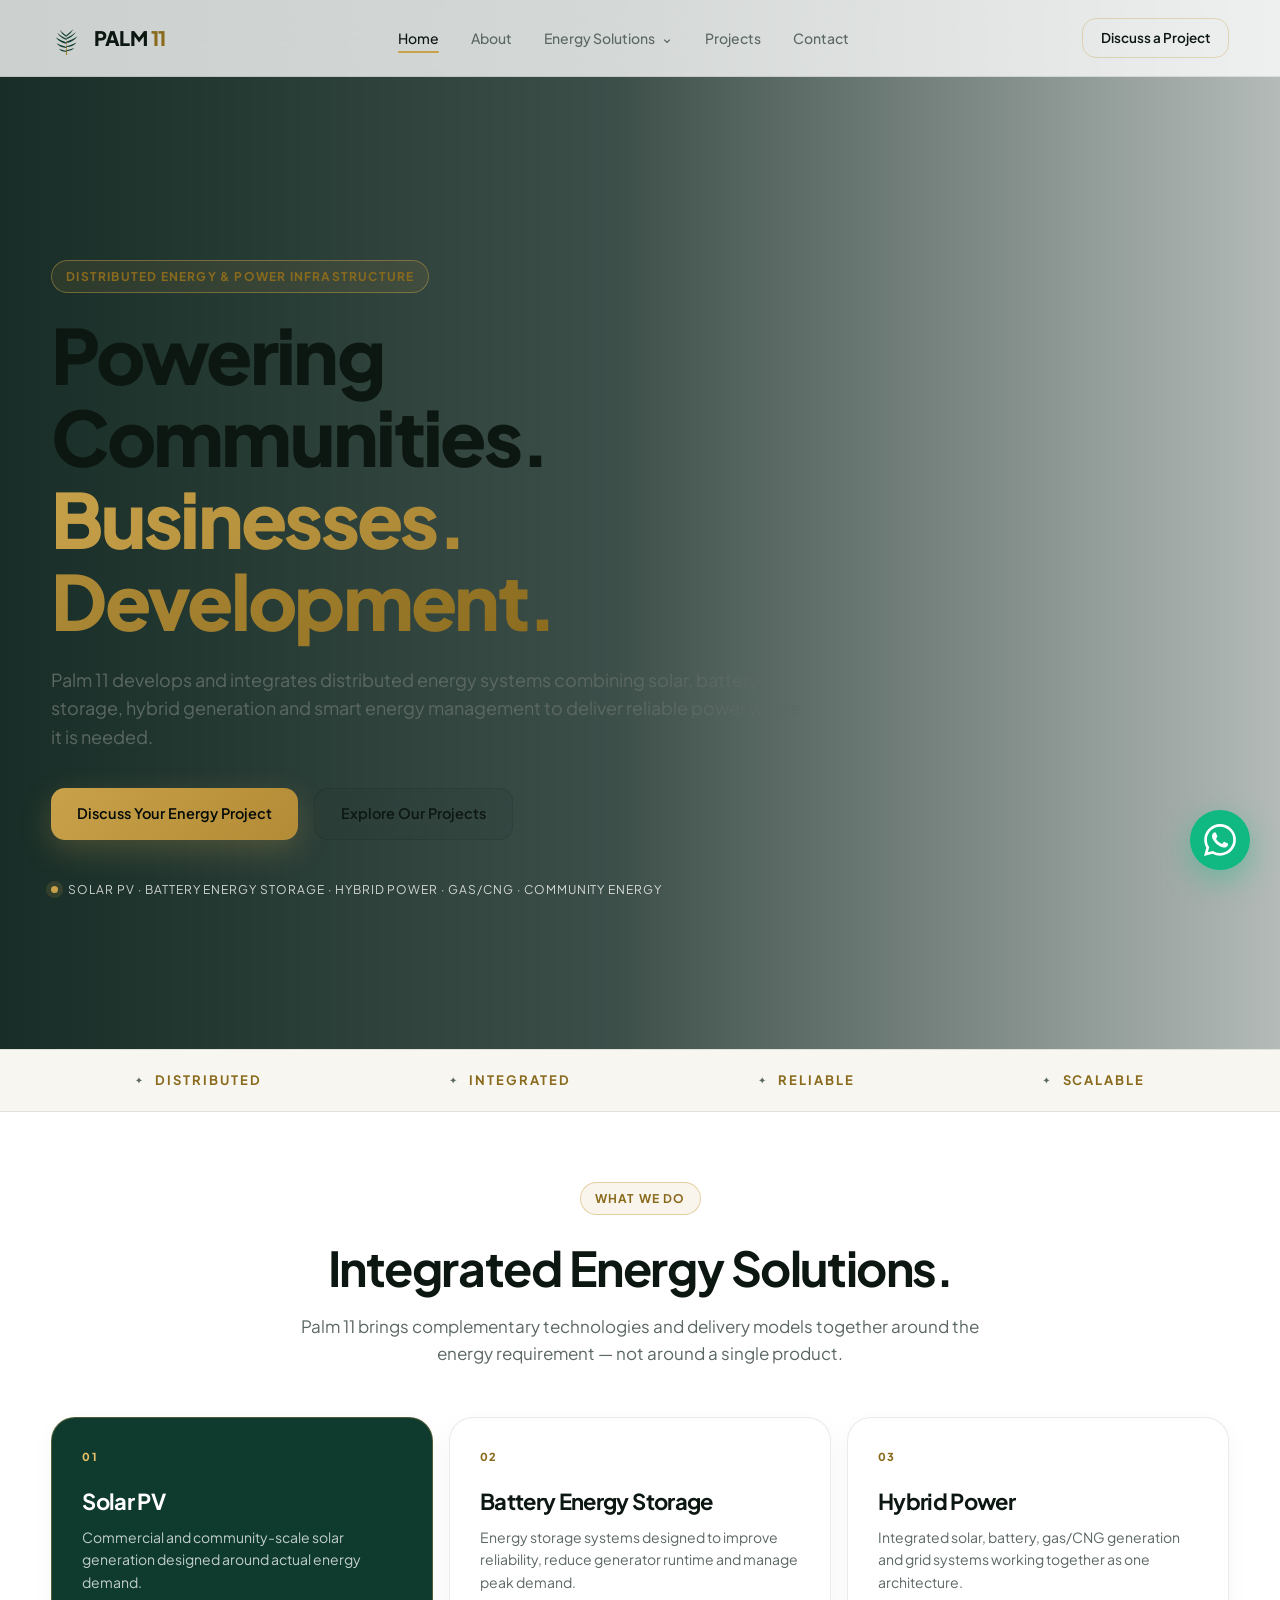
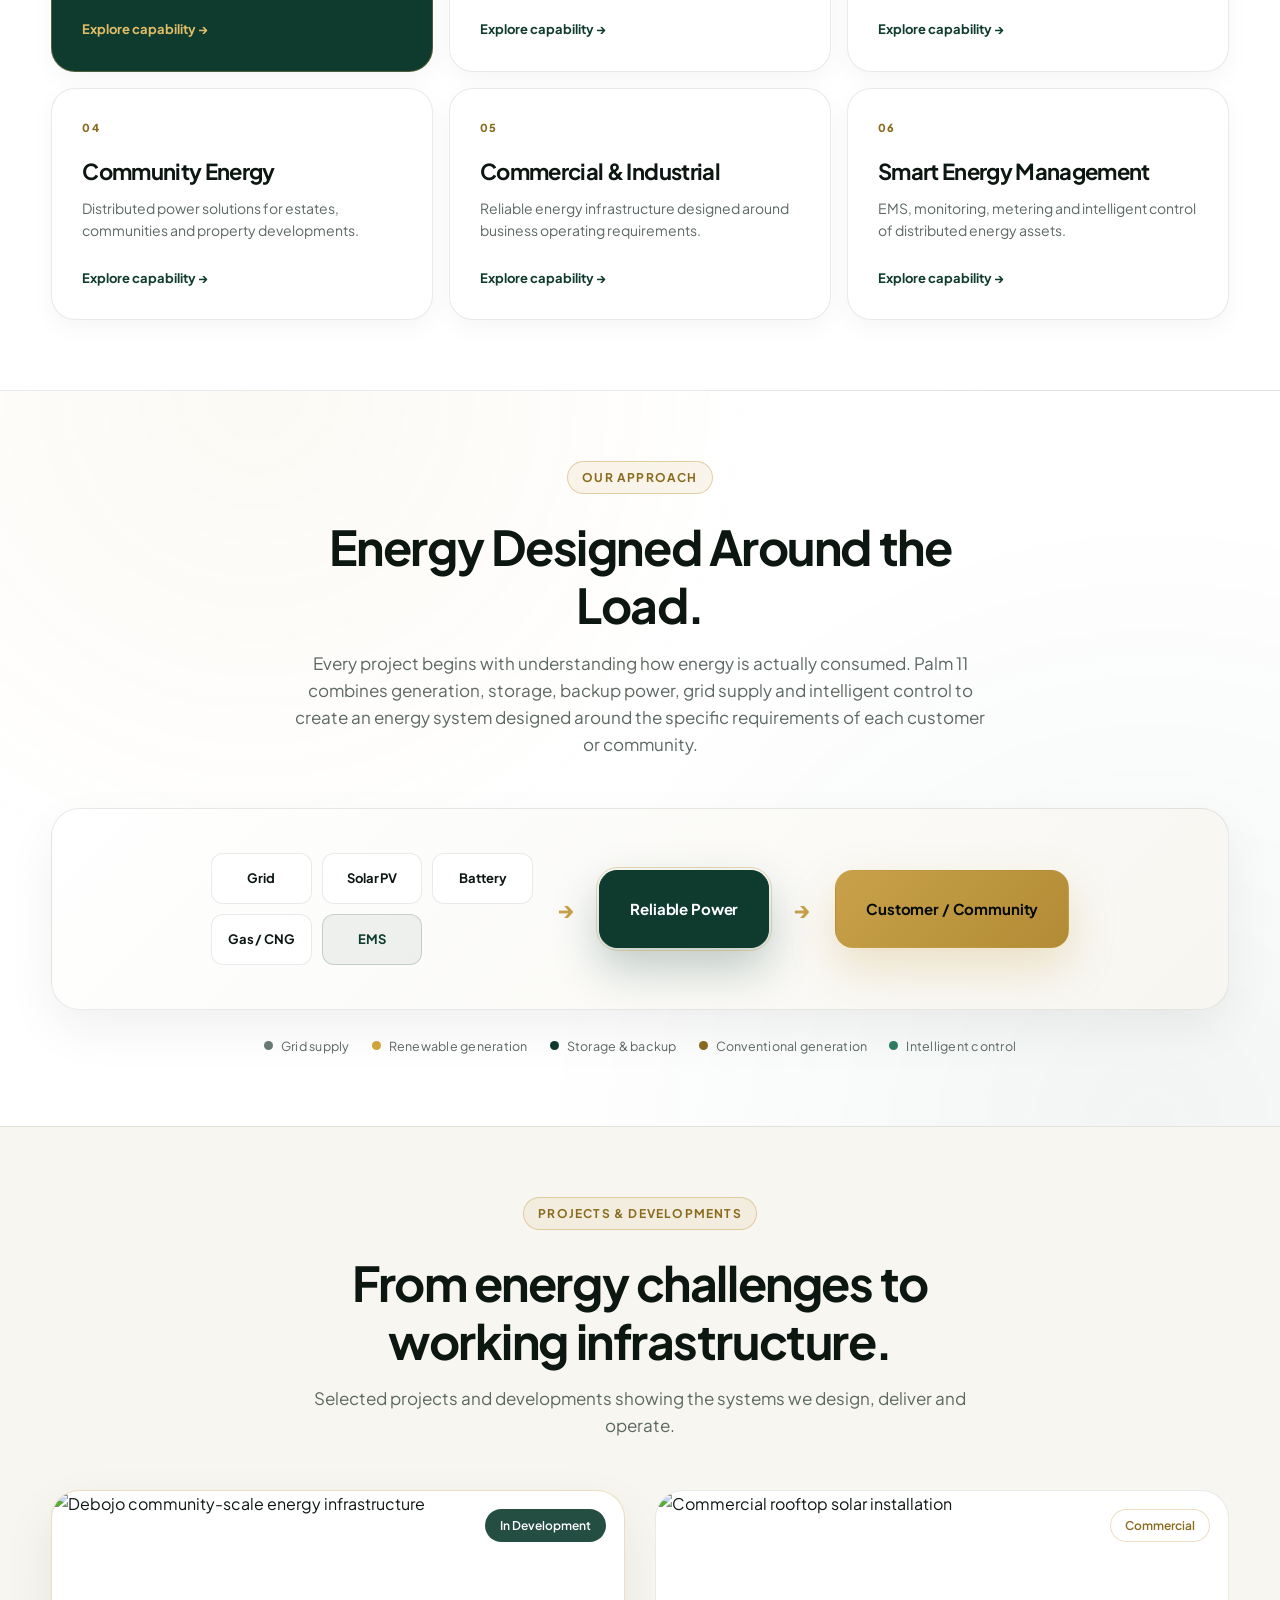
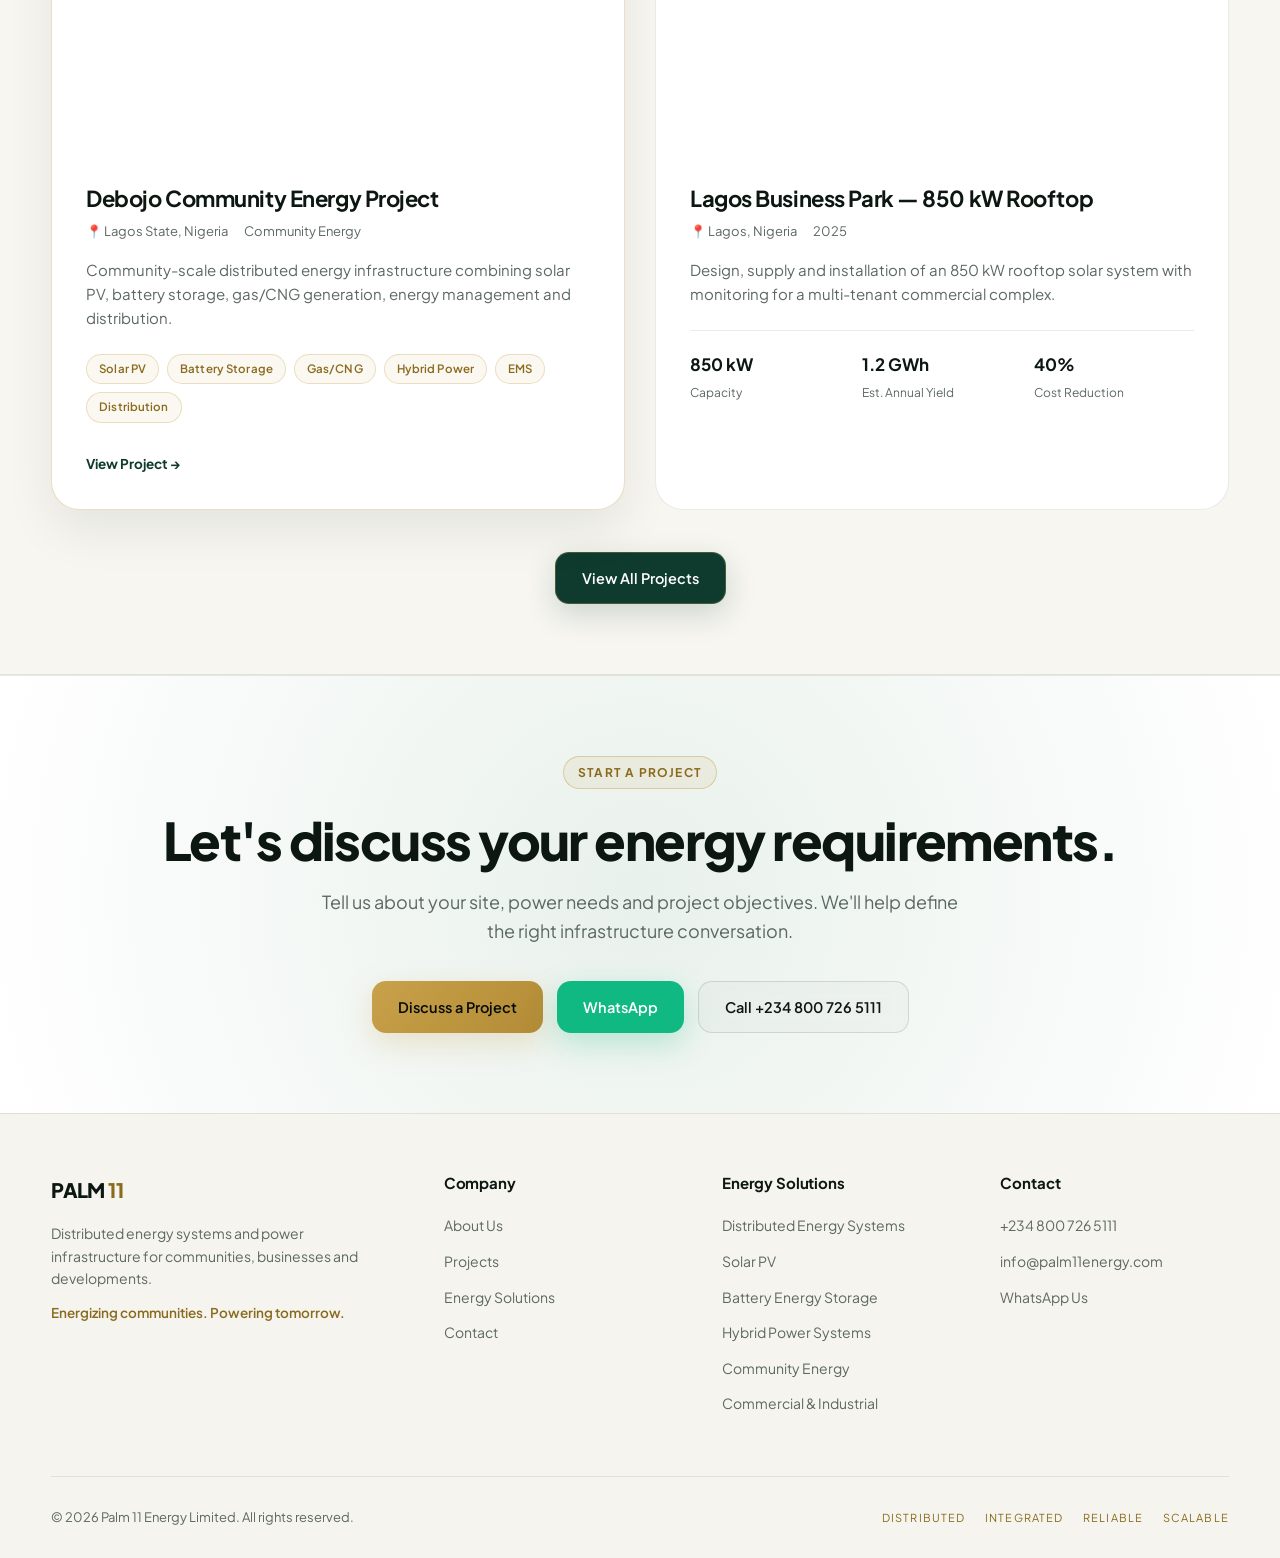
==== commit 512611fc: "Add files via upload" ====
--- a/index.html
+++ b/index.html
@@ -1,345 +1,228 @@
 <!DOCTYPE html>
-<html lang="en">
-<head>
-  <meta charset="UTF-8">
-  <meta name="viewport" content="width=device-width, initial-scale=1.0">
-  <title>Palm 11 Energy Limited | Solar Solutions – Energizing Communities, Powering Tomorrow</title>
-  <meta name="description" content="Palm 11 Energy Limited delivers reliable, sustainable solar energy solutions for homes, businesses and communities. Building a cleaner, stronger future across Africa.">
-  <meta name="keywords" content="solar energy, solar panels, renewable energy, Palm 11, solar installation, commercial solar, residential solar, Nigeria solar, West Africa solar">
-  <meta name="author" content="Palm 11 Energy Limited">
-  <meta name="robots" content="index, follow">
-  <link rel="canonical" href="https://www.palm11energy.com/">
-
-  <!-- Open Graph -->
-  <meta property="og:type" content="website">
-  <meta property="og:title" content="Palm 11 Energy Limited | Solar Solutions">
-  <meta property="og:description" content="Energizing Communities. Powering Tomorrow. Professional solar energy solutions for a cleaner, stronger future.">
-  <meta property="og:url" content="https://www.palm11energy.com/">
-  <meta property="og:site_name" content="Palm 11 Energy Limited">
-  <meta property="og:image" content="https://www.palm11energy.com/images/og-image.jpg">
-
-  <!-- Twitter -->
-  <meta name="twitter:card" content="summary_large_image">
-  <meta name="twitter:title" content="Palm 11 Energy Limited | Solar Solutions">
-  <meta name="twitter:description" content="Energizing Communities. Powering Tomorrow.">
-
-  <!-- Structured Data -->
-  <script type="application/ld+json">
-  {
-    "@context": "https://schema.org",
-    "@type": "Organization",
-    "name": "Palm 11 Energy Limited",
-    "url": "https://www.palm11energy.com",
-    "logo": "https://www.palm11energy.com/images/logo.svg",
-    "description": "Reliable, sustainable solar energy solutions for homes, businesses and communities.",
-    "address": {
-      "@type": "PostalAddress",
-      "addressCountry": "NG"
-    },
-    "contactPoint": {
-      "@type": "ContactPoint",
-      "telephone": "+234-800-PALM-11",
-      "contactType": "customer service",
-      "availableLanguage": ["English"]
-    },
-    "sameAs": []
-  }
-  </script>
-
-  <link rel="stylesheet" href="css/styles.css">
-  <link rel="icon" type="image/svg+xml" href="images/logo-mark.svg">
-</head>
-<body>
-
-  <!-- Header -->
-  <header class="site-header">
-    <div class="container nav-wrapper">
-      <a href="index.html" class="logo" aria-label="Palm 11 Energy Home">
-        <svg class="logo-mark" viewBox="0 0 80 100" xmlns="http://www.w3.org/2000/svg" aria-hidden="true">
-          <path d="M38 95 L42 95 L40 48 Z" fill="#C8A14A"/>
-          <g fill="#0E3B2E">
-            <path d="M40 48 Q28 40 22 28 Q30 36 40 44 Z"/>
-            <path d="M40 46 Q52 38 58 26 Q50 34 40 42 Z"/>
-            <path d="M40 55 Q24 50 16 36 Q26 46 40 52 Z"/>
-            <path d="M40 53 Q56 48 64 34 Q54 44 40 50 Z"/>
-            <path d="M40 65 Q22 62 12 48 Q24 56 40 62 Z"/>
-            <path d="M40 63 Q58 60 68 46 Q56 54 40 60 Z"/>
-            <path d="M40 76 Q24 76 14 64 Q26 70 40 74 Z"/>
-            <path d="M40 74 Q56 74 66 62 Q54 68 40 72 Z"/>
-            <path d="M40 86 Q28 88 20 78 Q30 82 40 84 Z"/>
-            <path d="M40 84 Q52 86 60 76 Q50 80 40 82 Z"/>
-          </g>
-        </svg>
-        <span class="logo-text">PALM <span>11</span></span>
-      </a>
-
-      <nav class="nav-menu" aria-label="Main navigation">
-        <a href="index.html" class="active">Home</a>
-        <a href="about.html">About</a>
-        <a href="services.html">Services</a>
-        <a href="projects.html">Projects</a>
-        <a href="contact.html">Contact</a>
-      </nav>
-
-      <div class="nav-cta">
-        <a href="tel:+2348007265111" class="btn btn-outline">Call Us</a>
-        <a href="https://wa.me/2348007265111" class="btn btn-whatsapp" target="_blank" rel="noopener">WhatsApp</a>
-      </div>
-
-      <button class="mobile-toggle" aria-label="Toggle menu" aria-expanded="false">
-        <span></span><span></span><span></span>
-      </button>
-    </div>
-  </header>
-
-  <!-- Hero -->
-  <section class="hero">
-    <div class="container">
-      <div class="hero-content">
-        <span class="eyebrow">Palm 11 Energy Limited</span>
-        <h1>Energizing Communities.<br><span>Powering Tomorrow.</span></h1>
-        <p>We design, supply and install high-performance solar energy systems that deliver reliable power, lower costs and a cleaner future for homes, businesses and communities across Africa.</p>
-        <div class="hero-actions">
-          <a href="contact.html" class="btn btn-gold">Get a Free Quote</a>
-          <a href="projects.html" class="btn btn-outline-white">View Our Projects</a>
-        </div>
-
-        <div class="hero-stats">
-          <div class="stat-item">
-            <h3>150+</h3>
-            <p>Projects Completed</p>
-          </div>
-          <div class="stat-item">
-            <h3>12 MW+</h3>
-            <p>Installed Capacity</p>
-          </div>
-          <div class="stat-item">
-            <h3>98%</h3>
-            <p>Client Satisfaction</p>
+<html lang="en"><head>
+<meta charset="UTF-8"><meta name="viewport" content="width=device-width, initial-scale=1.0">
+<title>Palm 11 Energy | Distributed Energy &amp; Power Infrastructure</title>
+<meta name="description" content="Palm 11 develops and integrates distributed energy systems — solar PV, battery storage, hybrid power, gas/CNG generation and smart energy management — for communities, businesses and developments across Nigeria.">
+<meta name="keywords" content="distributed energy Nigeria, solar PV, battery energy storage, BESS Nigeria, hybrid power systems, community energy, commercial industrial energy, energy as a service, smart energy management">
+<meta name="author" content="Palm 11 Energy Limited"><meta name="robots" content="index, follow"><link rel="canonical" href="https://www.palm11energy.com/">
+<meta property="og:type" content="website">
+<meta property="og:title" content="Palm 11 Energy | Distributed Energy &amp; Power Infrastructure">
+<meta property="og:description" content="Integrated distributed energy systems for communities, businesses and developments.">
+<meta property="og:url" content="https://www.palm11energy.com/">
+<meta property="og:image" content="https://www.palm11energy.com/images/og-home.jpg">
+<meta property="og:site_name" content="Palm 11 Energy Limited">
+<meta name="twitter:card" content="summary_large_image">
+<meta name="twitter:title" content="Palm 11 Energy | Distributed Energy &amp; Power Infrastructure">
+<meta name="twitter:description" content="Integrated distributed energy systems for communities, businesses and developments.">
+<script type="application/ld+json">{"@context":"https://schema.org","@type":"Organization","name":"Palm 11 Energy Limited","url":"https://www.palm11energy.com","logo":"https://www.palm11energy.com/images/logo.svg","description":"Distributed energy and power infrastructure development company."}</script>
+<link rel="stylesheet" href="css/styles.css"><link rel="icon" type="image/svg+xml" href="images/logo-mark.svg"></head><body>
+<header class="site-header">
+  <div class="container nav-wrapper">
+    <a href="index.html" class="logo" aria-label="Palm 11 Energy Home">
+  <img src="images/logo-mark.svg" class="logo-mark" alt="" aria-hidden="true">
+  <span class="logo-text">PALM <span>11</span></span>
+</a>
+    <nav class="nav-menu" aria-label="Main navigation"><a href="index.html" class="active">Home</a>
+        <a href="about.html" class="">About</a>
+        <div class="nav-dropdown">
+          <a href="services.html" class="nav-dropdown-trigger " aria-haspopup="true">Energy Solutions <span class="nav-chevron">⌄</span></a>
+          <div class="nav-dropdown-menu">
+            <a href="services.html#distributed">Distributed Energy Systems <small>Integrated generation + storage</small></a>
+            <a href="services.html#solar">Solar PV <small>Commercial + community scale</small></a>
+            <a href="services.html#bess">Battery Energy Storage <small>BESS + load management</small></a>
+            <a href="services.html#hybrid">Hybrid Power Systems <small>Solar + battery + gas/CNG + grid</small></a>
+            <a href="services.html#community">Community Energy <small>Estates + developments</small></a>
+            <a href="services.html#ci">Commercial &amp; Industrial <small>Business + industrial energy</small></a>
+            <a href="services.html#eaas">Energy-as-a-Service <small>Service-based infrastructure</small></a>
+            <a href="services.html#smart">Smart Energy &amp; Monitoring <small>EMS + metering + data</small></a>
           </div>
         </div>
-      </div>
-    </div>
-  </section>
-
-  <!-- Values Bar -->
-  <div class="values-bar">
-    <div class="container">
-      <span>Reliable</span>
-      <span>Sustainable</span>
-      <span>Innovative</span>
-      <span>Responsible</span>
-    </div>
-  </div>
-
-  <!-- About Preview -->
-  <section class="section about-preview">
-    <div class="container">
-      <div class="about-grid">
-        <div class="about-image">
-          <img src="https://images.unsplash.com/photo-1509391366360-2e959784a276?w=800&q=80" alt="Solar panels on a commercial rooftop" width="600" height="420" loading="lazy">
+        <a href="projects.html" class="">Projects</a>
+        <a href="contact.html" class="">Contact</a></nav>
+    <div class="nav-cta">
+      <a href="contact.html" class="btn btn-outline">Discuss a Project</a>
+    </div>
+    <button class="mobile-toggle" aria-label="Toggle menu" aria-expanded="false"><span></span><span></span><span></span></button>
+  </div>
+</header>
+
+<!-- HERO -->
+<section class="hero hero-infrastructure"><div class="container"><div class="hero-content">
+<span class="eyebrow">Distributed Energy &amp; Power Infrastructure</span>
+<h1>Powering Communities. <span>Businesses. Development.</span></h1>
+<p>Palm 11 develops and integrates distributed energy systems combining solar, battery storage, hybrid generation and smart energy management to deliver reliable power where it is needed.</p>
+<div class="hero-actions">
+  <a href="contact.html" class="btn btn-gold">Discuss Your Energy Project</a>
+  <a href="projects.html" class="btn btn-outline-white">Explore Our Projects</a>
+</div>
+<div class="hero-note"><span></span> Solar PV · Battery Energy Storage · Hybrid Power · Gas/CNG · Community Energy</div>
+</div></div></section>
+
+<div class="values-bar"><div class="container"><span>Distributed</span><span>Integrated</span><span>Reliable</span><span>Scalable</span></div></div>
+
+<!-- WHAT WE DO -->
+<section class="section"><div class="container">
+  <div class="section-header">
+    <span class="eyebrow">What We Do</span>
+    <h2>Integrated Energy Solutions.</h2>
+    <p>Palm 11 brings complementary technologies and delivery models together around the energy requirement — not around a single product.</p>
+  </div>
+  <div class="capability-grid capability-grid-6">
+    <article class="capability-card featured">
+      <div class="capability-number">01</div>
+      <h3>Solar PV</h3>
+      <p>Commercial and community-scale solar generation designed around actual energy demand.</p>
+      <a href="services.html#solar">Explore capability →</a>
+    </article>
+    <article class="capability-card">
+      <div class="capability-number">02</div>
+      <h3>Battery Energy Storage</h3>
+      <p>Energy storage systems designed to improve reliability, reduce generator runtime and manage peak demand.</p>
+      <a href="services.html#bess">Explore capability →</a>
+    </article>
+    <article class="capability-card">
+      <div class="capability-number">03</div>
+      <h3>Hybrid Power</h3>
+      <p>Integrated solar, battery, gas/CNG generation and grid systems working together as one architecture.</p>
+      <a href="services.html#hybrid">Explore capability →</a>
+    </article>
+    <article class="capability-card">
+      <div class="capability-number">04</div>
+      <h3>Community Energy</h3>
+      <p>Distributed power solutions for estates, communities and property developments.</p>
+      <a href="services.html#community">Explore capability →</a>
+    </article>
+    <article class="capability-card">
+      <div class="capability-number">05</div>
+      <h3>Commercial &amp; Industrial</h3>
+      <p>Reliable energy infrastructure designed around business operating requirements.</p>
+      <a href="services.html#ci">Explore capability →</a>
+    </article>
+    <article class="capability-card">
+      <div class="capability-number">06</div>
+      <h3>Smart Energy Management</h3>
+      <p>EMS, monitoring, metering and intelligent control of distributed energy assets.</p>
+      <a href="services.html#smart">Explore capability →</a>
+    </article>
+  </div>
+</div></section>
+
+<!-- ENERGY DESIGNED AROUND THE LOAD -->
+<section class="section energy-flow-section">
+  <div class="container">
+    <div class="section-header">
+      <span class="eyebrow">Our Approach</span>
+      <h2>Energy Designed Around the Load.</h2>
+      <p>Every project begins with understanding how energy is actually consumed. Palm 11 combines generation, storage, backup power, grid supply and intelligent control to create an energy system designed around the specific requirements of each customer or community.</p>
+    </div>
+
+    <div class="energy-flow" role="img" aria-label="Diagram: Grid, Solar, Battery, Gas/CNG and Energy Management System combine to deliver reliable power to the customer or community.">
+      <div class="flow-sources">
+        <div class="flow-node">Grid</div>
+        <div class="flow-node">Solar PV</div>
+        <div class="flow-node">Battery</div>
+        <div class="flow-node">Gas / CNG</div>
+        <div class="flow-node flow-node-ems">EMS</div>
+      </div>
+      <div class="flow-arrow" aria-hidden="true">→</div>
+      <div class="flow-node flow-core">Reliable Power</div>
+      <div class="flow-arrow" aria-hidden="true">→</div>
+      <div class="flow-node flow-customer">Customer / Community</div>
+    </div>
+
+    <div class="flow-legend">
+      <span><i class="dot dot-grid"></i> Grid supply</span>
+      <span><i class="dot dot-solar"></i> Renewable generation</span>
+      <span><i class="dot dot-storage"></i> Storage &amp; backup</span>
+      <span><i class="dot dot-gen"></i> Conventional generation</span>
+      <span><i class="dot dot-ems"></i> Intelligent control</span>
+    </div>
+  </div>
+</section>
+
+<!-- PROJECTS -->
+<section class="section project-preview"><div class="container">
+  <div class="section-header">
+    <span class="eyebrow">Projects &amp; Developments</span>
+    <h2>From energy challenges to working infrastructure.</h2>
+    <p>Selected projects and developments showing the systems we design, deliver and operate.</p>
+  </div>
+  <div class="projects-grid">
+    <article class="project-card project-card-featured">
+      <div class="project-image">
+        <img src="https://images.unsplash.com/photo-1473341304170-971dccb5ac1e?w=1000&q=85" alt="Debojo community-scale energy infrastructure" loading="lazy">
+        <span class="project-badge project-badge-status">In Development</span>
+      </div>
+      <div class="project-body">
+        <h3>Debojo Community Energy Project</h3>
+        <div class="project-meta"><span>📍 Lagos State, Nigeria</span><span>Community Energy</span></div>
+        <p>Community-scale distributed energy infrastructure combining solar PV, battery storage, gas/CNG generation, energy management and distribution.</p>
+        <div class="tech-tags">
+          <span>Solar PV</span><span>Battery Storage</span><span>Gas/CNG</span><span>Hybrid Power</span><span>EMS</span><span>Distribution</span>
         </div>
-        <div class="about-content">
-          <span class="eyebrow">Who We Are</span>
-          <h2>Building a Cleaner, Stronger Future</h2>
-          <p>Palm 11 Energy Limited is a forward-thinking renewable energy company dedicated to delivering dependable solar solutions that energize communities and power progress.</p>
-          <p>From residential rooftops to large-scale commercial and industrial installations, we combine technical excellence with a deep commitment to sustainability and long-term client partnerships.</p>
-          <a href="about.html" class="btn btn-primary">Learn More About Us</a>
+        <a href="projects.html#debojo" class="project-link">View Project →</a>
+      </div>
+    </article>
+
+    <article class="project-card">
+      <div class="project-image">
+        <img src="https://images.unsplash.com/photo-1508514177221-188b1cf16e9d?w=1000&q=85" alt="Commercial rooftop solar installation" loading="lazy">
+        <span class="project-badge">Commercial</span>
+      </div>
+      <div class="project-body">
+        <h3>Lagos Business Park — 850 kW Rooftop</h3>
+        <div class="project-meta"><span>📍 Lagos, Nigeria</span><span>2025</span></div>
+        <p>Design, supply and installation of an 850 kW rooftop solar system with monitoring for a multi-tenant commercial complex.</p>
+        <div class="project-stats">
+          <div><strong>850 kW</strong><span>Capacity</span></div>
+          <div><strong>1.2 GWh</strong><span>Est. Annual Yield</span></div>
+          <div><strong>40%</strong><span>Cost Reduction</span></div>
         </div>
       </div>
-    </div>
-  </section>
-
-  <!-- Services -->
-  <section class="section">
-    <div class="container">
-      <div class="section-header">
-        <span class="eyebrow">What We Offer</span>
-        <h2>Complete Solar Energy Solutions</h2>
-        <p>End-to-end services designed to meet the unique energy needs of homes, businesses and institutions.</p>
-      </div>
-
-      <div class="services-grid">
-        <article class="service-card">
-          <div class="service-icon">
-            <svg viewBox="0 0 24 24" fill="none" stroke="currentColor" stroke-width="1.8"><path d="M3 9l9-7 9 7v11a2 2 0 01-2 2H5a2 2 0 01-2-2z"/><path d="M9 22V12h6v10"/></svg>
-          </div>
-          <h3>Residential Solar</h3>
-          <p>Custom rooftop and hybrid systems that give homeowners reliable power, lower electricity bills and energy independence.</p>
-          <a href="services.html#residential">Explore →</a>
-        </article>
-
-        <article class="service-card">
-          <div class="service-icon">
-            <svg viewBox="0 0 24 24" fill="none" stroke="currentColor" stroke-width="1.8"><rect x="2" y="7" width="20" height="14" rx="2"/><path d="M16 7V5a2 2 0 00-2-2h-4a2 2 0 00-2 2v2"/><path d="M12 12v4"/><path d="M8 12h8"/></svg>
-          </div>
-          <h3>Commercial & Industrial</h3>
-          <p>Scalable solar solutions for offices, factories, warehouses and institutions that reduce operating costs and carbon footprint.</p>
-          <a href="services.html#commercial">Explore →</a>
-        </article>
-
-        <article class="service-card">
-          <div class="service-icon">
-            <svg viewBox="0 0 24 24" fill="none" stroke="currentColor" stroke-width="1.8"><circle cx="12" cy="12" r="3"/><path d="M12 2v2M12 20v2M4.93 4.93l1.41 1.41M17.66 17.66l1.41 1.41M2 12h2M20 12h2M4.93 19.07l1.41-1.41M17.66 6.34l1.41-1.41"/></svg>
-          </div>
-          <h3>Solar + Storage</h3>
-          <p>Hybrid systems with battery storage for uninterrupted power during outages and maximum self-consumption of solar energy.</p>
-          <a href="services.html#storage">Explore →</a>
-        </article>
-
-        <article class="service-card">
-          <div class="service-icon">
-            <svg viewBox="0 0 24 24" fill="none" stroke="currentColor" stroke-width="1.8"><path d="M14.7 6.3a1 1 0 000 1.4l1.6 1.6a1 1 0 001.4 0l3.77-3.77a6 6 0 01-7.94 7.94l-6.91 6.91a2.12 2.12 0 01-3-3l6.91-6.91a6 6 0 017.94-7.94l-3.76 3.76z"/></svg>
-          </div>
-          <h3>Operations & Maintenance</h3>
-          <p>Proactive monitoring, cleaning and servicing to keep your solar investment performing at peak efficiency for decades.</p>
-          <a href="services.html#om">Explore →</a>
-        </article>
-
-        <article class="service-card">
-          <div class="service-icon">
-            <svg viewBox="0 0 24 24" fill="none" stroke="currentColor" stroke-width="1.8"><path d="M12 2L2 7l10 5 10-5-10-5z"/><path d="M2 17l10 5 10-5"/><path d="M2 12l10 5 10-5"/></svg>
-          </div>
-          <h3>Consulting & Design</h3>
-          <p>Feasibility studies, system design and project planning that ensure optimal performance and return on investment.</p>
-          <a href="services.html#consulting">Explore →</a>
-        </article>
-
-        <article class="service-card">
-          <div class="service-icon">
-            <svg viewBox="0 0 24 24" fill="none" stroke="currentColor" stroke-width="1.8"><path d="M13 2L3 14h9l-1 8 10-12h-9l1-8z"/></svg>
-          </div>
-          <h3>Mini-Grids & Community</h3>
-          <p>Community-scale solar mini-grids that bring reliable electricity to underserved areas and support local development.</p>
-          <a href="services.html#minigrid">Explore →</a>
-        </article>
-      </div>
-    </div>
-  </section>
-
-  <!-- Featured Projects -->
-  <section class="section" style="background: var(--bg-surface); border-top: 1px solid var(--border-light); border-bottom: 1px solid var(--border-light);">
-    <div class="container">
-      <div class="section-header">
-        <span class="eyebrow">Our Work</span>
-        <h2>Featured Projects</h2>
-        <p>Real installations delivering real results for clients across residential, commercial and community segments.</p>
-      </div>
-
-      <div class="projects-grid">
-        <article class="project-card">
-          <div class="project-image">
-            <img src="https://images.unsplash.com/photo-1508514177221-188b1cf16e9d?w=700&q=80" alt="Commercial solar rooftop installation" loading="lazy">
-            <span class="project-badge">Commercial</span>
-          </div>
-          <div class="project-body">
-            <h3>Lagos Business Park – 850 kW Rooftop</h3>
-            <div class="project-meta">
-              <span>📍 Lagos, Nigeria</span>
-              <span>📅 2025</span>
-            </div>
-            <p>Full design, supply and installation of an 850 kW rooftop solar system with monitoring for a multi-tenant commercial complex.</p>
-            <div class="project-stats">
-              <div><strong>850 kW</strong><span>Capacity</span></div>
-              <div><strong>1.2 GWh</strong><span>Est. Annual Yield</span></div>
-              <div><strong>40%</strong><span>Energy Cost Reduction</span></div>
-            </div>
-          </div>
-        </article>
-
-        <article class="project-card">
-          <div class="project-image">
-            <img src="https://images.unsplash.com/photo-1613665813446-82a78c468a1d?w=700&q=80" alt="Residential solar home system" loading="lazy">
-            <span class="project-badge">Residential</span>
-          </div>
-          <div class="project-body">
-            <h3>Victoria Island Residence – Hybrid System</h3>
-            <div class="project-meta">
-              <span>📍 Lagos, Nigeria</span>
-              <span>📅 2025</span>
-            </div>
-            <p>15 kW hybrid solar + 30 kWh battery storage providing seamless backup and significant grid independence for a premium home.</p>
-            <div class="project-stats">
-              <div><strong>15 kW</strong><span>Capacity</span></div>
-              <div><strong>30 kWh</strong><span>Battery Storage</span></div>
-              <div><strong>85%</strong><span>Self-Sufficiency</span></div>
-            </div>
-          </div>
-        </article>
-      </div>
-
-      <div style="text-align: center; margin-top: 48px;">
-        <a href="projects.html" class="btn btn-primary">View All Projects</a>
-      </div>
-    </div>
-  </section>
-
-  <!-- CTA -->
-  <section class="cta-banner">
-    <div class="container">
-      <h2>Ready to Power Your Future?</h2>
-      <p>Speak with our solar experts today. Get a free site assessment and tailored proposal for your home or business.</p>
-      <div class="cta-actions">
-        <a href="https://wa.me/2348007265111?text=Hello%20Palm%2011%2C%20I%27d%20like%20a%20solar%20quote" class="btn btn-whatsapp" target="_blank" rel="noopener">Chat on WhatsApp</a>
-        <a href="tel:+2348007265111" class="btn btn-outline-white">Call +234 800 726 5111</a>
-        <a href="contact.html" class="btn btn-gold">Request a Quote</a>
-      </div>
-    </div>
-  </section>
-
-  <!-- Footer -->
-  <footer class="site-footer">
-    <div class="container">
-      <div class="footer-grid">
-        <div class="footer-brand">
-          <a href="index.html" class="logo-text">PALM <span style="color:var(--gold-ink)">11</span></a>
-          <p>Energizing communities and powering tomorrow with reliable, sustainable solar energy solutions.</p>
-          <p class="tagline">Building a cleaner, stronger future.</p>
-        </div>
-        <div class="footer-col">
-          <h4>Company</h4>
-          <ul>
-            <li><a href="about.html">About Us</a></li>
-            <li><a href="projects.html">Projects</a></li>
-            <li><a href="services.html">Services</a></li>
-            <li><a href="contact.html">Contact</a></li>
-          </ul>
-        </div>
-        <div class="footer-col">
-          <h4>Services</h4>
-          <ul>
-            <li><a href="services.html#residential">Residential Solar</a></li>
-            <li><a href="services.html#commercial">Commercial Solar</a></li>
-            <li><a href="services.html#storage">Solar + Storage</a></li>
-            <li><a href="services.html#om">O&M Services</a></li>
-          </ul>
-        </div>
-        <div class="footer-col">
-          <h4>Contact</h4>
-          <ul>
-            <li><a href="tel:+2348007265111">+234 800 726 5111</a></li>
-            <li><a href="mailto:info@palm11energy.com">info@palm11energy.com</a></li>
-            <li><a href="https://wa.me/2348007265111" target="_blank" rel="noopener">WhatsApp Us</a></li>
-          </ul>
-        </div>
-      </div>
-      <div class="footer-bottom">
-        <p>© 2026 Palm 11 Energy Limited. All rights reserved.</p>
-        <div class="values">
-          <span>Reliable</span>
-          <span>Sustainable</span>
-          <span>Innovative</span>
-          <span>Responsible</span>
-        </div>
-      </div>
-    </div>
-  </footer>
-
-  <!-- WhatsApp Float -->
-  <a href="https://wa.me/2348007265111?text=Hello%20Palm%2011%2C%20I%27d%20like%20to%20discuss%20a%20solar%20project" class="whatsapp-float" target="_blank" rel="noopener" aria-label="Chat on WhatsApp">
-    <svg viewBox="0 0 24 24"><path d="M17.472 14.382c-.297-.149-1.758-.867-2.03-.967-.273-.099-.471-.148-.67.15-.197.297-.767.966-.94 1.164-.173.199-.347.223-.644.075-.297-.15-1.255-.463-2.39-1.475-.883-.788-1.48-1.761-1.653-2.059-.173-.297-.018-.458.13-.606.134-.133.298-.347.446-.52.149-.174.198-.298.298-.497.099-.198.05-.371-.025-.52-.075-.149-.669-1.612-.916-2.207-.242-.579-.487-.5-.669-.51-.173-.008-.371-.01-.57-.01-.198 0-.52.074-.792.372-.272.297-1.04 1.016-1.04 2.479 0 1.462 1.065 2.875 1.213 3.074.149.198 2.096 3.2 5.077 4.487.709.306 1.262.489 1.694.625.712.227 1.36.195 1.871.118.571-.085 1.758-.719 2.006-1.413.248-.694.248-1.289.173-1.413-.074-.124-.272-.198-.57-.347m-5.421 7.403h-.004a9.87 9.87 0 01-5.031-1.378l-.361-.214-3.741.982.998-3.648-.235-.374a9.86 9.86 0 01-1.51-5.26c.001-5.45 4.436-9.884 9.888-9.884 2.64 0 5.122 1.03 6.988 2.898a9.825 9.825 0 012.893 6.994c-.003 5.45-4.435 9.884-9.885 9.884m8.413-18.297A11.815 11.815 0 0012.05 0C5.495 0 .16 5.335.157 11.892c0 2.096.547 4.142 1.588 5.945L.057 24l6.305-1.654a11.882 11.882 0 005.683 1.448h.005c6.554 0 11.89-5.335 11.893-11.893a11.821 11.821 0 00-3.48-8.413z"/></svg>
-  </a>
-
-  <script src="js/main.js"></script>
-</body>
-</html>
+    </article>
+  </div>
+  <div class="project-preview-cta"><a href="projects.html" class="btn btn-primary">View All Projects</a></div>
+</div></section>
+
+<!-- CTA -->
+<section class="cta-banner"><div class="container">
+  <span class="eyebrow">Start a Project</span>
+  <h2>Let's discuss your energy requirements.</h2>
+  <p>Tell us about your site, power needs and project objectives. We'll help define the right infrastructure conversation.</p>
+  <div class="cta-actions">
+    <a href="contact.html" class="btn btn-gold">Discuss a Project</a>
+    <a href="https://wa.me/2348007265111?text=Hello%20Palm%2011%2C%20I%27d%20like%20to%20discuss%20an%20energy%20project" class="btn btn-whatsapp" target="_blank" rel="noopener">WhatsApp</a>
+    <a href="tel:+2348007265111" class="btn btn-outline-white">Call +234 800 726 5111</a>
+  </div>
+</div></section>
+
+<footer class="site-footer">
+  <div class="container">
+    <div class="footer-grid">
+      <div class="footer-brand">
+        <a href="index.html" class="logo-text">PALM <span style="color:var(--gold-ink)">11</span></a>
+        <p>Distributed energy systems and power infrastructure for communities, businesses and developments.</p>
+        <p class="tagline">Energizing communities. Powering tomorrow.</p>
+      </div>
+      <div class="footer-col"><h4>Company</h4><ul>
+        <li><a href="about.html">About Us</a></li><li><a href="projects.html">Projects</a></li><li><a href="services.html">Energy Solutions</a></li><li><a href="contact.html">Contact</a></li>
+      </ul></div>
+      <div class="footer-col"><h4>Energy Solutions</h4><ul>
+        <li><a href="services.html#distributed">Distributed Energy Systems</a></li>
+        <li><a href="services.html#solar">Solar PV</a></li>
+        <li><a href="services.html#bess">Battery Energy Storage</a></li>
+        <li><a href="services.html#hybrid">Hybrid Power Systems</a></li>
+        <li><a href="services.html#community">Community Energy</a></li>
+        <li><a href="services.html#ci">Commercial &amp; Industrial</a></li>
+      </ul></div>
+      <div class="footer-col"><h4>Contact</h4><ul>
+        <li><a href="tel:+2348007265111">+234 800 726 5111</a></li>
+        <li><a href="mailto:info@palm11energy.com">info@palm11energy.com</a></li>
+        <li><a href="https://wa.me/2348007265111" target="_blank" rel="noopener">WhatsApp Us</a></li>
+      </ul></div>
+    </div>
+    <div class="footer-bottom"><p>© 2026 Palm 11 Energy Limited. All rights reserved.</p><div class="values"><span>Distributed</span><span>Integrated</span><span>Reliable</span><span>Scalable</span></div></div>
+  </div>
+</footer>
+<a href="https://wa.me/2348007265111?text=Hello%20Palm%2011%2C%20I%27d%20like%20to%20discuss%20an%20energy%20project" class="whatsapp-float" target="_blank" rel="noopener" aria-label="Chat on WhatsApp"><svg viewBox="0 0 24 24"><path d="M17.472 14.382c-.297-.149-1.758-.867-2.03-.967-.273-.099-.471-.148-.67.15-.197.297-.767.966-.94 1.164-.173.199-.347.223-.644.075-.297-.15-1.255-.463-2.39-1.475-.883-.788-1.48-1.761-1.653-2.059-.173-.297-.018-.458.13-.606.134-.133.298-.347.446-.52.149-.174.198-.298.298-.497.099-.198.05-.371-.025-.52-.075-.149-.669-1.612-.916-2.207-.242-.579-.487-.5-.669-.51-.173-.008-.371-.01-.57-.01-.198 0-.52.074-.792.372-.272.297-1.04 1.016-1.04 2.479 0 1.462 1.065 2.875 1.213 3.074.149.198 2.096 3.2 5.077 4.487.709.306 1.262.489 1.694.625.712.227 1.36.195 1.871.118.571-.085 1.758-.719 2.006-1.413.248-.694.248-1.289.173-1.413-.074-.124-.272-.198-.57-.347m-5.421 7.403h-.004a9.87 9.87 0 01-5.031-1.378l-.361-.214-3.741.982.998-3.648-.235-.374a9.86 9.86 0 01-1.51-5.26c.001-5.45 4.436-9.884 9.888-9.884 2.64 0 5.122 1.03 6.988 2.898a9.825 9.825 0 012.893 6.994c-.003 5.45-4.435 9.884-9.885 9.884m8.413-18.297A11.815 11.815 0 0012.05 0C5.495 0 .16 5.335.157 11.892c0 2.096.547 4.142 1.588 5.945L.057 24l6.305-1.654a11.882 11.882 0 005.683 1.448h.005c6.554 0 11.89-5.335 11.893-11.893a11.821 11.821 0 00-3.48-8.413z"/></svg></a>
+<script src="js/main.js"></script></body></html>
--- a/css/styles.css
+++ b/css/styles.css
@@ -1212,3 +1212,351 @@
   clip: rect(0, 0, 0, 0);
   border: 0;
 }
+
+/* ============================================
+   PALM 11 ENERGY INFRASTRUCTURE UPDATE
+   ============================================ */
+.nav-dropdown{position:relative;display:flex;align-items:center;height:100%;}
+.nav-dropdown-trigger{display:flex!important;align-items:center;gap:6px;}
+.nav-chevron{font-size:15px;line-height:1;transform:translateY(-1px);}
+.nav-dropdown-menu{position:absolute;top:calc(100% + 18px);left:50%;transform:translateX(-50%) translateY(8px);width:290px;background:#fff;border:1px solid var(--border-light);border-radius:18px;box-shadow:var(--shadow-lg);padding:10px;opacity:0;visibility:hidden;pointer-events:none;transition:var(--transition);}
+.nav-dropdown:hover .nav-dropdown-menu,.nav-dropdown:focus-within .nav-dropdown-menu{opacity:1;visibility:visible;pointer-events:auto;transform:translateX(-50%) translateY(0);}
+.nav-dropdown-menu a{display:flex!important;flex-direction:column;align-items:flex-start!important;gap:2px;padding:12px 13px;border-radius:11px;font-size:13px;font-weight:700;}
+.nav-dropdown-menu a:hover{background:var(--bg-surface);color:var(--emerald-dark);}
+.nav-dropdown-menu small{font-size:11px;font-weight:500;color:var(--text-muted);}
+.hero-infrastructure{min-height:720px;background:linear-gradient(90deg,rgba(6,29,22,.93) 0%,rgba(6,29,22,.78) 48%,rgba(6,29,22,.30) 100%),url('https://images.unsplash.com/photo-1497435334941-8c899ee9e8e9?w=1800&q=88') center/cover no-repeat;}
+.hero-infrastructure .hero-content{max-width:820px;padding:130px 0 80px;}
+.hero-infrastructure h1{max-width:900px;}
+.hero-infrastructure h1 span{color:var(--gold-light);}
+.hero-infrastructure .hero-content>p{max-width:760px;font-size:18px;}
+.hero-note{margin-top:28px;color:rgba(255,255,255,.78);font-size:12px;letter-spacing:.08em;text-transform:uppercase;display:flex;align-items:center;gap:10px;flex-wrap:wrap;}
+.hero-note span{width:7px;height:7px;background:var(--gold);border-radius:50%;box-shadow:0 0 0 5px rgba(200,161,74,.14);}
+.capability-grid{display:grid;grid-template-columns:repeat(3,1fr);gap:16px;}
+.capability-card{position:relative;padding:30px;border:1px solid var(--border-light);border-radius:var(--radius-lg);background:#fff;min-height:250px;box-shadow:0 8px 25px rgba(13,23,18,.04);transition:var(--transition);}
+.capability-card:hover{transform:translateY(-5px);box-shadow:var(--shadow);border-color:var(--border);}
+.capability-card.featured{background:var(--emerald-dark);color:#fff;border-color:rgba(200,161,74,.35);}
+.capability-card.featured h3,.capability-card.featured p{color:#fff;}
+.capability-card.featured p{color:rgba(255,255,255,.75);}
+.capability-card h3{font-size:22px;margin:28px 0 12px;}
+.capability-card p{color:var(--text-muted);font-size:14px;margin-bottom:22px;}
+.capability-card a{font-size:13px;font-weight:700;color:var(--emerald-dark);}
+.capability-card.featured a{color:var(--gold-light);}
+.capability-number{font-size:11px;font-weight:800;letter-spacing:.12em;color:var(--gold-ink);}
+.capability-card.featured .capability-number{color:var(--gold-light);}
+.market-section{background:var(--bg-surface);border-top:1px solid var(--border-light);border-bottom:1px solid var(--border-light);}
+.market-grid{display:grid;grid-template-columns:repeat(4,1fr);gap:1px;background:var(--border-light);border:1px solid var(--border-light);border-radius:var(--radius-lg);overflow:hidden;}
+.market-grid>div{background:#fff;padding:28px;min-height:145px;display:flex;flex-direction:column;justify-content:space-between;}
+.market-grid strong{font-size:19px;}
+.market-grid span{font-size:13px;color:var(--text-muted);}
+.solution-stack{display:flex;flex-direction:column;gap:22px;}
+.solution-block{display:grid;grid-template-columns:70px 1fr 43%;gap:35px;align-items:center;border:1px solid var(--border-light);border-radius:var(--radius-xl);padding:32px;background:#fff;box-shadow:0 8px 28px rgba(13,23,18,.035);scroll-margin-top:110px;}
+.solution-block.reverse{grid-template-columns:43% 1fr 70px;}
+.solution-block.reverse .solution-index{grid-column:3;grid-row:1;}
+.solution-block.reverse .solution-copy{grid-column:2;grid-row:1;}
+.solution-block.reverse .solution-image{grid-column:1;grid-row:1;}
+.solution-index{align-self:start;font-size:12px;font-weight:800;color:var(--gold-ink);letter-spacing:.12em;padding-top:4px;}
+.solution-copy h2{font-size:clamp(28px,3vw,40px);margin:8px 0 15px;}
+.solution-copy p{color:var(--text-muted);max-width:650px;}
+.solution-copy ul{margin:22px 0 26px;display:grid;grid-template-columns:1fr 1fr;gap:9px 18px;}
+.solution-copy li{font-size:13px;color:var(--text-muted);padding-left:18px;position:relative;}
+.solution-copy li:before{content:'+';position:absolute;left:0;color:var(--gold-ink);font-weight:800;}
+.solution-image{height:340px;border-radius:18px;overflow:hidden;}
+.solution-image img{width:100%;height:100%;object-fit:cover;}
+.process-grid{display:grid;grid-template-columns:repeat(4,1fr);gap:14px;}
+.process-grid>div{padding:26px;background:#fff;border:1px solid var(--border-light);border-radius:18px;}
+.process-grid span{font-size:12px;font-weight:800;color:var(--gold-ink);letter-spacing:.12em;}
+.process-grid h3{margin:20px 0 8px;}
+.process-grid p{font-size:13px;color:var(--text-muted);}
+.page-hero .eyebrow{margin-top:20px;}
+.page-hero h1{max-width:900px;}
+.page-hero p{max-width:760px;}
+.project-preview{background:var(--bg-surface);border-top:1px solid var(--border-light);border-bottom:1px solid var(--border-light);}
+.form-note{font-size:12px;color:var(--text-muted);margin-top:14px;}
+@media(max-width:1000px){.capability-grid{grid-template-columns:repeat(2,1fr)}.market-grid{grid-template-columns:repeat(2,1fr)}.process-grid{grid-template-columns:repeat(2,1fr)}.solution-block,.solution-block.reverse{grid-template-columns:1fr}.solution-block.reverse .solution-index,.solution-block.reverse .solution-copy,.solution-block.reverse .solution-image{grid-column:auto;grid-row:auto}.solution-index{order:0}.solution-copy{order:1}.solution-image{order:2}.nav-dropdown-menu{left:auto;right:0;transform:translateY(8px)}.nav-dropdown:hover .nav-dropdown-menu,.nav-dropdown:focus-within .nav-dropdown-menu{transform:translateY(0)}}
+@media(max-width:760px){.site-header{padding:12px 0}.nav-cta{display:none}.nav-menu{gap:0}.nav-dropdown-menu{position:static;width:100%;transform:none;opacity:1;visibility:visible;pointer-events:auto;box-shadow:none;border:0;padding:0 0 0 12px;display:none}.nav-dropdown:focus-within .nav-dropdown-menu,.nav-menu.open .nav-dropdown-menu{display:block}.nav-dropdown-menu a{padding:9px}.hero-infrastructure{min-height:680px}.hero-infrastructure .hero-content{padding:105px 0 55px}.hero-infrastructure .hero-content>p{font-size:16px}.capability-grid,.market-grid,.process-grid{grid-template-columns:1fr}.capability-card{min-height:auto}.solution-block{padding:24px}.solution-copy ul{grid-template-columns:1fr}.solution-image{height:250px}.page-hero{padding:120px 0 60px!important}}
+/* ============================================
+   PALM 11 — DISTRIBUTED ENERGY UPDATE
+   Additions: capability-6, energy flow, tags,
+   featured project, status badges
+   ============================================ */
+
+/* 6-up capability grid */
+.capability-grid-6 {
+  grid-template-columns: repeat(3, 1fr);
+}
+.capability-grid-6 .capability-card {
+  min-height: 230px;
+}
+.capability-grid-6 .capability-card h3 {
+  margin-top: 22px;
+}
+
+/* Energy flow diagram */
+.energy-flow-section {
+  background:
+    radial-gradient(circle at 20% 0%, rgba(200, 161, 74, 0.06), transparent 40%),
+    radial-gradient(circle at 90% 100%, rgba(14, 59, 46, 0.05), transparent 45%),
+    var(--bg);
+  border-top: 1px solid var(--border-light);
+}
+
+.energy-flow {
+  display: flex;
+  align-items: center;
+  justify-content: center;
+  gap: 24px;
+  flex-wrap: wrap;
+  padding: 44px 32px;
+  background: linear-gradient(135deg, #ffffff 0%, var(--bg-surface) 100%);
+  border: 1px solid var(--border-light);
+  border-radius: var(--radius-xl);
+  box-shadow: 0 20px 50px rgba(13, 23, 18, 0.06);
+  margin-bottom: 26px;
+}
+
+.flow-sources {
+  display: grid;
+  grid-template-columns: repeat(3, minmax(0, 1fr));
+  gap: 10px;
+  flex: 0 0 auto;
+  min-width: 320px;
+}
+
+.flow-node {
+  padding: 14px 16px;
+  background: #ffffff;
+  border: 1px solid var(--border-light);
+  border-radius: 12px;
+  font-size: 13px;
+  font-weight: 700;
+  text-align: center;
+  color: var(--text-main);
+  letter-spacing: -0.01em;
+  transition: var(--transition);
+}
+
+.flow-node-ems {
+  background: rgba(14, 59, 46, 0.06);
+  border-color: rgba(14, 59, 46, 0.18);
+  color: var(--emerald-dark);
+}
+
+.flow-node:hover {
+  border-color: var(--gold);
+  transform: translateY(-2px);
+}
+
+.flow-core {
+  background: var(--emerald-dark);
+  color: #ffffff;
+  border-color: var(--emerald-dark);
+  padding: 26px 30px;
+  font-size: 15px;
+  border-radius: 18px;
+  box-shadow: 0 20px 45px rgba(14, 59, 46, 0.25);
+  position: relative;
+  white-space: nowrap;
+}
+.flow-core::before {
+  content: '';
+  position: absolute;
+  inset: -4px;
+  border-radius: 22px;
+  border: 1px solid rgba(200, 161, 74, 0.4);
+  pointer-events: none;
+}
+
+.flow-customer {
+  background: linear-gradient(135deg, var(--gold) 0%, #b38b36 100%);
+  color: #050b08;
+  border-color: transparent;
+  padding: 26px 30px;
+  font-size: 15px;
+  border-radius: 18px;
+  box-shadow: 0 20px 45px rgba(200, 161, 74, 0.28);
+  white-space: nowrap;
+}
+
+.flow-arrow {
+  font-size: 22px;
+  color: var(--gold);
+  font-weight: 800;
+  line-height: 1;
+}
+
+.flow-legend {
+  display: flex;
+  justify-content: center;
+  flex-wrap: wrap;
+  gap: 22px;
+  font-size: 12.5px;
+  color: var(--text-muted);
+  letter-spacing: 0.02em;
+}
+.flow-legend span {
+  display: inline-flex;
+  align-items: center;
+  gap: 8px;
+}
+.flow-legend .dot {
+  width: 9px;
+  height: 9px;
+  border-radius: 50%;
+  display: inline-block;
+}
+.dot-grid { background: #6b7c74; }
+.dot-solar { background: #d4a53a; }
+.dot-storage { background: #0E3B2E; }
+.dot-gen { background: #8a6b1e; }
+.dot-ems { background: #2f7d63; }
+
+/* Tech tags */
+.tech-tags {
+  display: flex;
+  flex-wrap: wrap;
+  gap: 8px;
+  margin-bottom: 18px;
+}
+.tech-tags span {
+  display: inline-flex;
+  align-items: center;
+  padding: 5px 12px;
+  border-radius: 99px;
+  background: rgba(200, 161, 74, 0.08);
+  border: 1px solid rgba(200, 161, 74, 0.3);
+  font-size: 11.5px;
+  font-weight: 600;
+  color: var(--gold-ink);
+  letter-spacing: 0.01em;
+}
+.tech-tags-lg span {
+  padding: 8px 15px;
+  font-size: 12.5px;
+}
+
+/* Featured / Debojo project */
+.featured-project {
+  background: linear-gradient(180deg, #ffffff 0%, #faf8f1 100%);
+  border-bottom: 1px solid var(--border-light);
+}
+
+.featured-project-head {
+  max-width: 900px;
+  margin-bottom: 40px;
+}
+.featured-project-head h2 {
+  font-size: clamp(30px, 4vw, 46px);
+  font-weight: 800;
+  letter-spacing: -0.03em;
+  margin: 12px 0 18px;
+}
+.featured-project-meta {
+  display: flex;
+  gap: 28px;
+  flex-wrap: wrap;
+  font-size: 14px;
+  color: var(--text-muted);
+}
+.featured-project-meta strong {
+  color: var(--text-main);
+  font-weight: 600;
+  margin-right: 4px;
+}
+.status {
+  font-style: normal;
+  padding: 3px 10px;
+  border-radius: 99px;
+  font-size: 12px;
+  font-weight: 700;
+  letter-spacing: 0.02em;
+}
+.status-dev {
+  background: rgba(200, 161, 74, 0.14);
+  color: var(--gold-ink);
+  border: 1px solid rgba(200, 161, 74, 0.4);
+}
+
+.featured-project-grid {
+  display: grid;
+  grid-template-columns: 1.15fr 1fr;
+  gap: 44px;
+  align-items: center;
+}
+.featured-project-image {
+  border-radius: var(--radius-xl);
+  overflow: hidden;
+  border: 1px solid var(--border);
+  box-shadow: 0 30px 60px rgba(13, 23, 18, 0.14);
+  height: 420px;
+}
+.featured-project-image img {
+  width: 100%;
+  height: 100%;
+  object-fit: cover;
+}
+.featured-project-copy p {
+  color: var(--text-muted);
+  font-size: 16.5px;
+  margin-bottom: 24px;
+}
+
+.case-study-note {
+  margin-top: 44px;
+  padding: 26px 30px;
+  background: #fff;
+  border: 1px dashed var(--border);
+  border-radius: var(--radius-lg);
+  font-size: 14px;
+  color: var(--text-muted);
+}
+.case-study-note strong {
+  color: var(--text-main);
+}
+
+/* Status badge on project card */
+.project-badge-status {
+  background: rgba(14, 59, 46, 0.9);
+  color: #fff;
+  border-color: transparent;
+}
+
+.project-card-featured {
+  border: 1px solid var(--border);
+  box-shadow: 0 20px 50px rgba(13, 23, 18, 0.08);
+}
+.project-link {
+  display: inline-flex;
+  font-size: 13.5px;
+  font-weight: 700;
+  color: var(--emerald-dark);
+  margin-top: 12px;
+  transition: gap 0.2s ease;
+}
+.project-link:hover { color: var(--gold-ink); }
+
+.project-preview-cta {
+  text-align: center;
+  margin-top: 42px;
+}
+
+/* Refined footer multi-column for service list */
+.footer-col ul li { margin-bottom: 10px; }
+
+/* Responsive */
+@media (max-width: 1000px) {
+  .capability-grid-6 { grid-template-columns: repeat(2, 1fr); }
+  .featured-project-grid { grid-template-columns: 1fr; gap: 30px; }
+  .featured-project-image { height: 320px; }
+  .flow-sources { min-width: auto; grid-template-columns: repeat(3, minmax(0, 1fr)); flex: 1 1 100%; }
+}
+
+@media (max-width: 760px) {
+  .energy-flow { padding: 28px 20px; gap: 16px; }
+  .flow-sources { grid-template-columns: 1fr 1fr; }
+  .flow-core,
+  .flow-customer { padding: 20px 22px; font-size: 14px; white-space: normal; text-align: center; }
+  .flow-arrow { transform: rotate(90deg); }
+  .capability-grid-6 { grid-template-columns: 1fr; }
+  .featured-project-meta { gap: 12px; flex-direction: column; align-items: flex-start; }
+  .flow-legend { gap: 12px; font-size: 11.5px; }
+}
